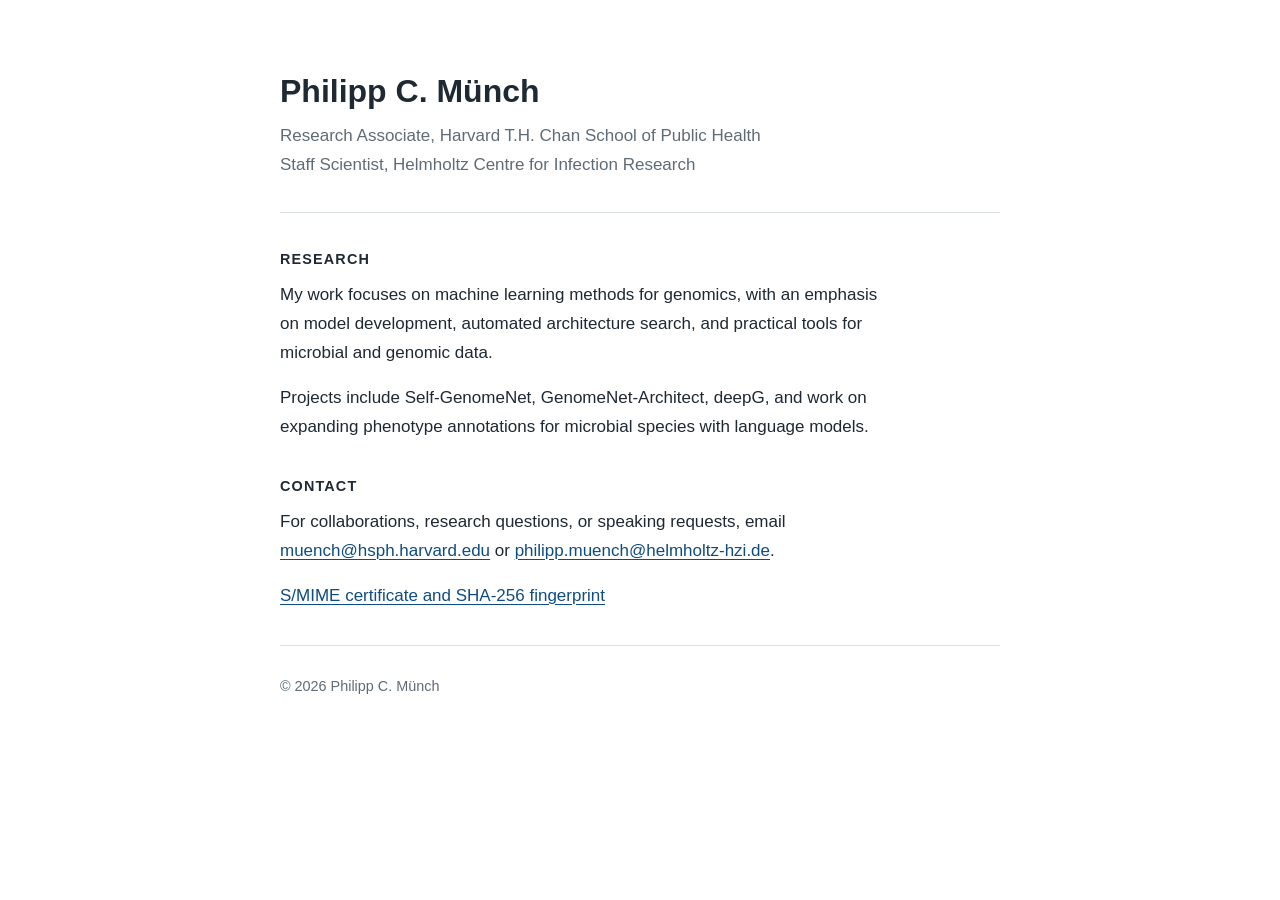
==== index.html @ 6082942a "Simplify homepage and publish S/MIME certificate" ====
<!DOCTYPE html>
<html lang="en">
<head>
  <meta charset="UTF-8">
  <meta name="viewport" content="width=device-width, initial-scale=1">
  <title>Philipp C. Münch</title>
  <link rel="stylesheet" href="style.css">
</head>
<body>
  <main class="page">
    <header class="intro">
      <h1>Philipp C. Münch</h1>
      <p class="role">
        Research Associate, Harvard T.H. Chan School of Public Health<br>
        Staff Scientist, Helmholtz Centre for Infection Research
      </p>
    </header>

    <section aria-labelledby="research-heading">
      <h2 id="research-heading">Research</h2>
      <p>
        My work focuses on machine learning methods for genomics, with an
        emphasis on model development, automated architecture search, and
        practical tools for microbial and genomic data.
      </p>
      <p>
        Projects include Self-GenomeNet, GenomeNet-Architect, deepG, and work
        on expanding phenotype annotations for microbial species with language
        models.
      </p>
    </section>

    <section aria-labelledby="contact-heading">
      <h2 id="contact-heading">Contact</h2>
      <p>
        For collaborations, research questions, or speaking requests, email
        <a href="mailto:muench@hsph.harvard.edu">muench@hsph.harvard.edu</a>
        or
        <a href="mailto:philipp.muench@helmholtz-hzi.de">philipp.muench@helmholtz-hzi.de</a>.
      </p>
      <p>
        <a href="/certs/">S/MIME certificate and SHA-256 fingerprint</a>
      </p>
    </section>

    <footer>
      <p>© 2026 Philipp C. Münch</p>
    </footer>
  </main>
</body>
</html>
---- style.css ----
:root {
  color-scheme: light;
  --background: #ffffff;
  --text: #1f2933;
  --muted: #5f6b76;
  --rule: #d9dee3;
  --link: #0f4c81;
}

* {
  box-sizing: border-box;
}

html {
  min-height: 100%;
}

body {
  min-height: 100%;
  margin: 0;
  background: var(--background);
  color: var(--text);
  font-family: -apple-system, BlinkMacSystemFont, "Segoe UI", Roboto, Helvetica, Arial, sans-serif;
  font-size: 17px;
  line-height: 1.7;
}

.page {
  width: min(100% - 40px, 720px);
  margin: 0 auto;
  padding: 72px 0 40px;
}

.intro {
  padding-bottom: 32px;
  border-bottom: 1px solid var(--rule);
  margin-bottom: 36px;
}

h1,
h2,
p {
  margin-top: 0;
}

h1 {
  margin-bottom: 12px;
  font-size: 2rem;
  line-height: 1.2;
  font-weight: 650;
  letter-spacing: 0;
}

h2 {
  margin-bottom: 12px;
  font-size: 0.9rem;
  line-height: 1.4;
  font-weight: 700;
  letter-spacing: 0.08em;
  text-transform: uppercase;
}

section {
  margin-bottom: 34px;
}

p {
  max-width: 64ch;
  margin-bottom: 16px;
}

ul {
  max-width: 64ch;
  margin: 0 0 16px;
  padding-left: 1.2rem;
}

li {
  margin-bottom: 8px;
}

.fingerprint {
  max-width: 100%;
  margin: 0 0 16px;
  padding: 14px 16px;
  overflow-x: auto;
  border: 1px solid var(--rule);
  border-radius: 6px;
  background: #f7f9fb;
  color: var(--text);
  font: 0.9rem/1.6 ui-monospace, SFMono-Regular, Consolas, "Liberation Mono", Menlo, monospace;
}

.fingerprint code {
  font: inherit;
}

.role {
  color: var(--muted);
  margin-bottom: 0;
}

a {
  color: var(--link);
  text-decoration-thickness: 1px;
  text-underline-offset: 0.18em;
}

a:hover,
a:focus-visible {
  color: var(--text);
}

footer {
  padding-top: 28px;
  border-top: 1px solid var(--rule);
  color: var(--muted);
  font-size: 0.9rem;
}

footer p {
  margin-bottom: 0;
}

@media (max-width: 560px) {
  body {
    font-size: 16px;
  }

  .page {
    width: min(100% - 28px, 720px);
    padding-top: 44px;
  }

  h1 {
    font-size: 1.7rem;
  }
}
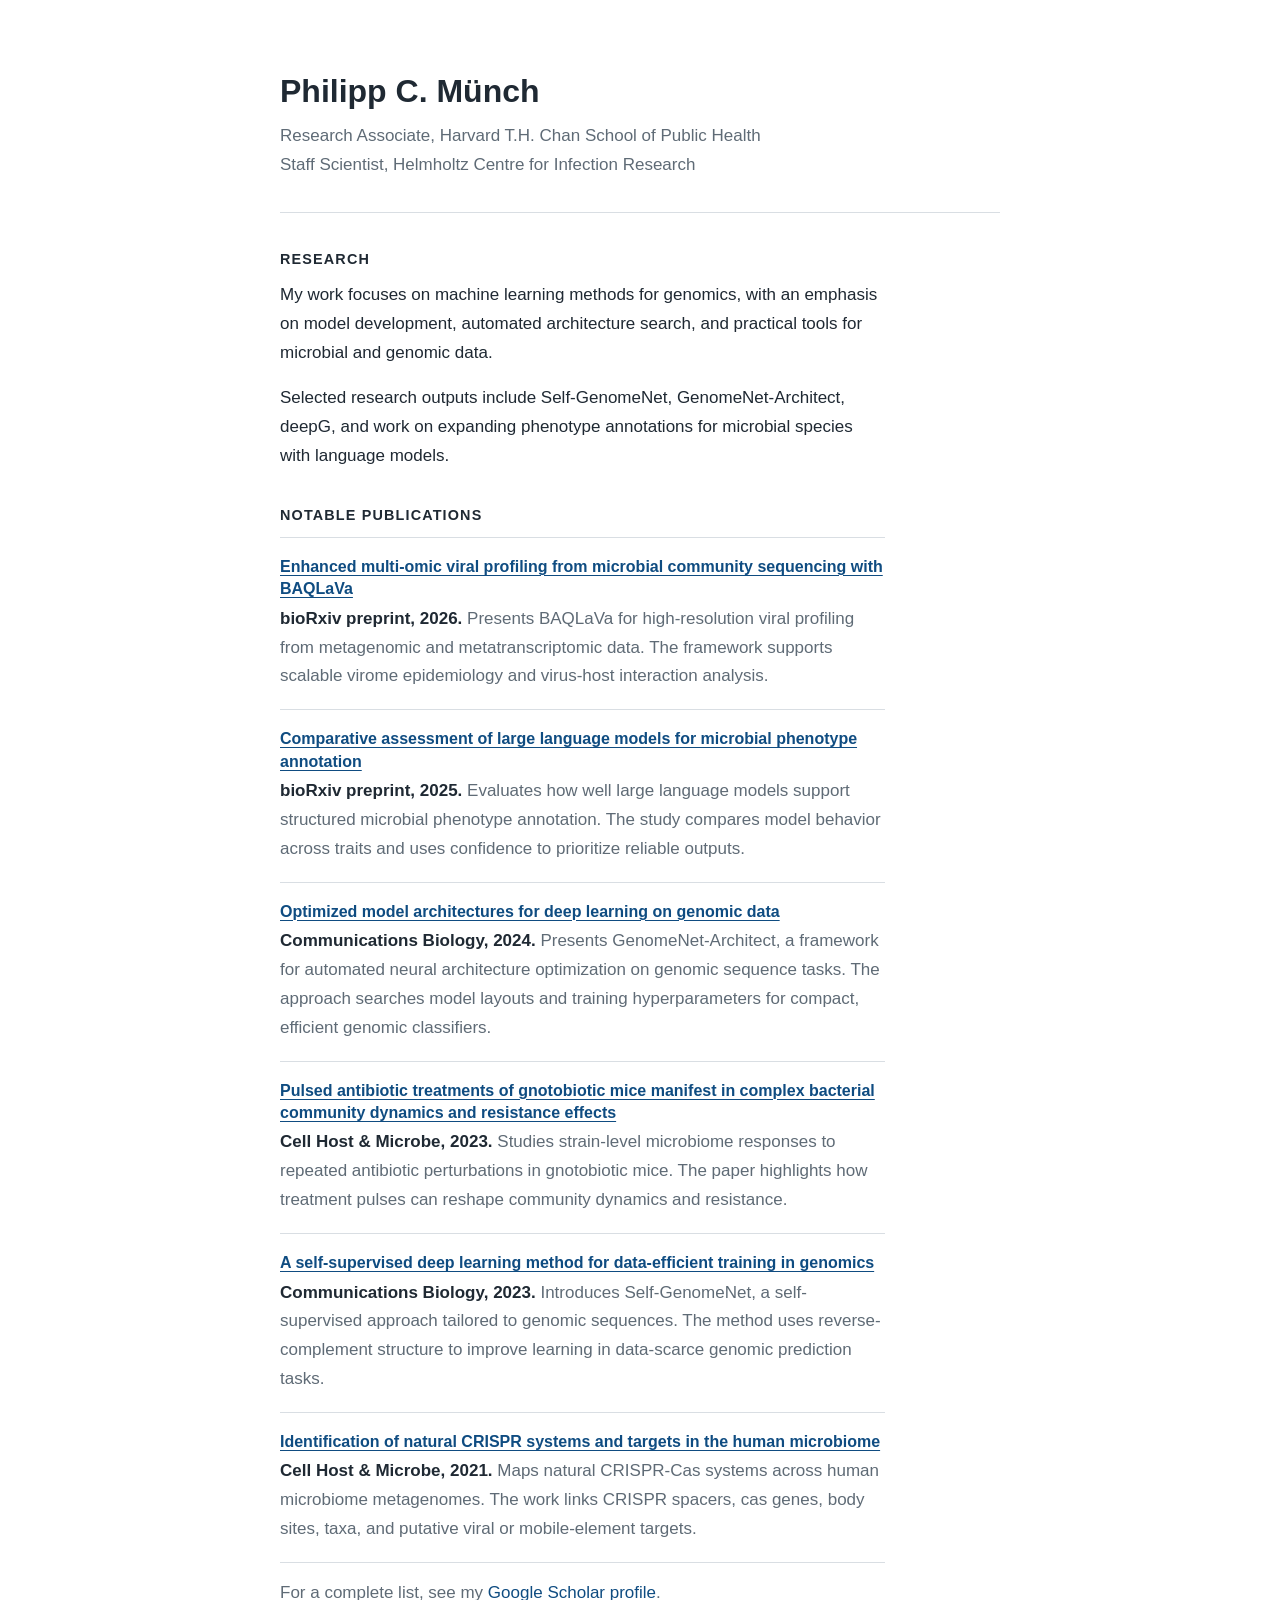
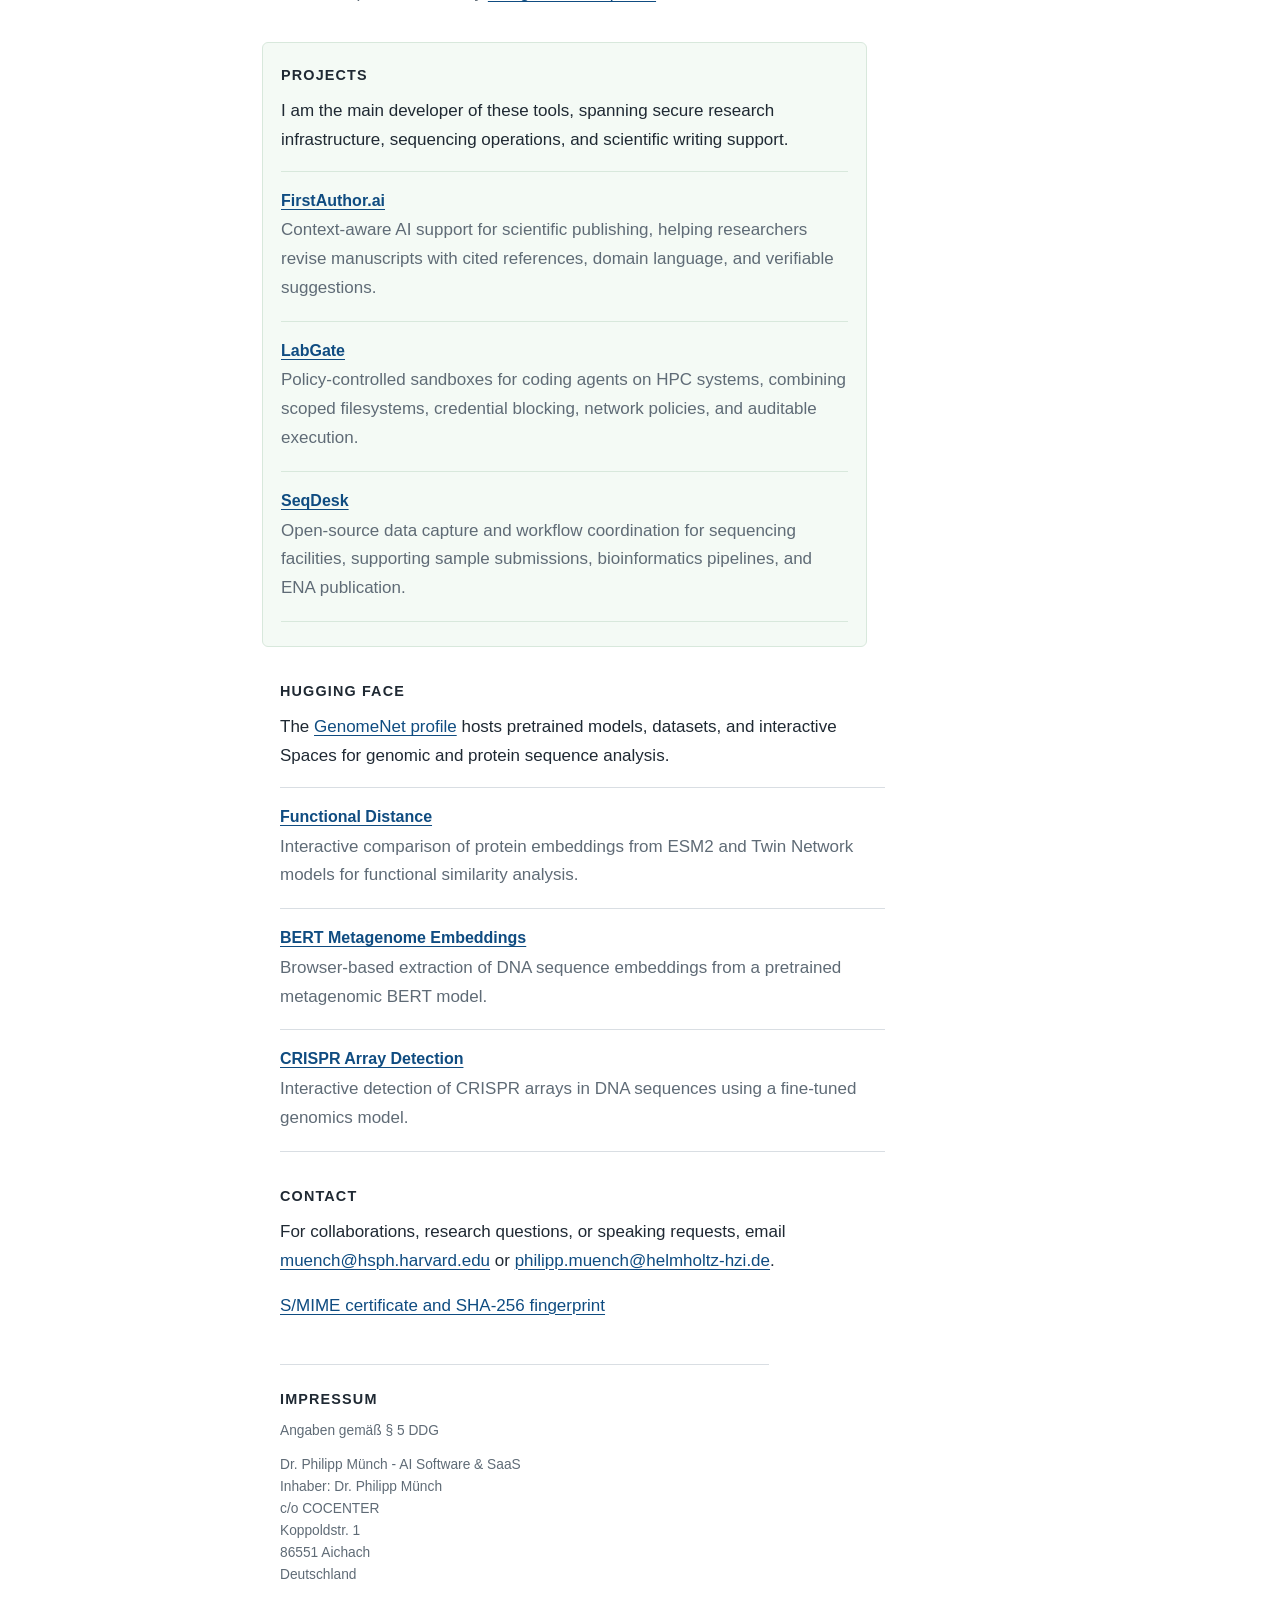
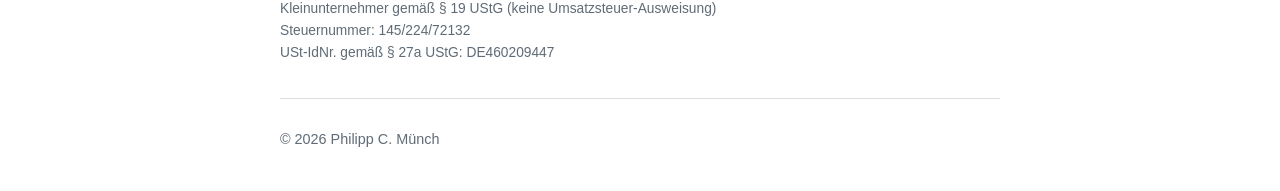
==== commit d6e86fb8: "Update homepage content and remove unused image" ====
--- a/index.html
+++ b/index.html
@@ -24,10 +24,150 @@
         practical tools for microbial and genomic data.
       </p>
       <p>
-        Projects include Self-GenomeNet, GenomeNet-Architect, deepG, and work
-        on expanding phenotype annotations for microbial species with language
-        models.
-      </p>
+        Selected research outputs include Self-GenomeNet, GenomeNet-Architect,
+        deepG, and work on expanding phenotype annotations for microbial species
+        with language models.
+      </p>
+    </section>
+
+    <section aria-labelledby="publications-heading">
+      <h2 id="publications-heading">Notable Publications</h2>
+      <div class="project-list">
+        <article class="project publication">
+          <h3><a href="https://www.biorxiv.org/content/10.64898/2026.02.11.705346v1.abstract" target="_blank" rel="noopener">Enhanced multi-omic viral profiling from microbial community sequencing with BAQLaVa</a></h3>
+          <p>
+            <span class="publication-meta">bioRxiv preprint, 2026.</span>
+            Presents BAQLaVa for high-resolution viral profiling from
+            metagenomic and metatranscriptomic data. The framework supports
+            scalable virome epidemiology and virus-host interaction analysis.
+          </p>
+        </article>
+
+        <article class="project publication">
+          <h3><a href="https://www.biorxiv.org/content/10.1101/2025.11.24.690272v1.abstract" target="_blank" rel="noopener">Comparative assessment of large language models for microbial phenotype annotation</a></h3>
+          <p>
+            <span class="publication-meta">bioRxiv preprint, 2025.</span>
+            Evaluates how well large language models support structured
+            microbial phenotype annotation. The study compares model behavior
+            across traits and uses confidence to prioritize reliable outputs.
+          </p>
+        </article>
+
+        <article class="project publication">
+          <h3><a href="https://www.nature.com/articles/s42003-024-06161-1" target="_blank" rel="noopener">Optimized model architectures for deep learning on genomic data</a></h3>
+          <p>
+            <span class="publication-meta">Communications Biology, 2024.</span>
+            Presents GenomeNet-Architect, a framework for automated neural
+            architecture optimization on genomic sequence tasks. The approach
+            searches model layouts and training hyperparameters for compact,
+            efficient genomic classifiers.
+          </p>
+        </article>
+
+        <article class="project publication">
+          <h3><a href="https://www.cell.com/cell-host-microbe/fulltext/S1931-3128(23)00206-8?uuid=uuid%3Ad55d882d-27a9-4e3c-85c5-fe3a95079cf5" target="_blank" rel="noopener">Pulsed antibiotic treatments of gnotobiotic mice manifest in complex bacterial community dynamics and resistance effects</a></h3>
+          <p>
+            <span class="publication-meta">Cell Host &amp; Microbe, 2023.</span>
+            Studies strain-level microbiome responses to repeated antibiotic
+            perturbations in gnotobiotic mice. The paper highlights how
+            treatment pulses can reshape community dynamics and resistance.
+          </p>
+        </article>
+
+        <article class="project publication">
+          <h3><a href="https://www.nature.com/articles/s42003-023-05310-2" target="_blank" rel="noopener">A self-supervised deep learning method for data-efficient training in genomics</a></h3>
+          <p>
+            <span class="publication-meta">Communications Biology, 2023.</span>
+            Introduces Self-GenomeNet, a self-supervised approach tailored to
+            genomic sequences. The method uses reverse-complement structure to
+            improve learning in data-scarce genomic prediction tasks.
+          </p>
+        </article>
+
+        <article class="project publication">
+          <h3><a href="https://www.cell.com/cell-host-microbe/fulltext/S1931-3128(20)30573-4?uuid=uuid%3A3fb65e7a-e99d-44a3-b809-78e81e846fe5" target="_blank" rel="noopener">Identification of natural CRISPR systems and targets in the human microbiome</a></h3>
+          <p>
+            <span class="publication-meta">Cell Host &amp; Microbe, 2021.</span>
+            Maps natural CRISPR-Cas systems across human microbiome
+            metagenomes. The work links CRISPR spacers, cas genes, body sites,
+            taxa, and putative viral or mobile-element targets.
+          </p>
+        </article>
+      </div>
+      <p class="section-note">
+        For a complete list, see my
+        <a href="https://scholar.google.com/citations?user=sJ_p3qwAAAAJ&amp;hl=de" target="_blank" rel="noopener">Google Scholar profile</a>.
+      </p>
+    </section>
+
+    <section class="projects-section" aria-labelledby="projects-heading">
+      <h2 id="projects-heading">Projects</h2>
+      <p>
+        I am the main developer of these tools, spanning secure research
+        infrastructure, sequencing operations, and scientific writing support.
+      </p>
+      <div class="project-list">
+        <article class="project">
+          <h3><a href="https://firstauthor.ai/" target="_blank" rel="noopener">FirstAuthor.ai</a></h3>
+          <p>
+            Context-aware AI support for scientific publishing, helping
+            researchers revise manuscripts with cited references, domain
+            language, and verifiable suggestions.
+          </p>
+        </article>
+
+        <article class="project">
+          <h3><a href="https://labgate.dev/" target="_blank" rel="noopener">LabGate</a></h3>
+          <p>
+            Policy-controlled sandboxes for coding agents on HPC systems,
+            combining scoped filesystems, credential blocking, network policies,
+            and auditable execution.
+          </p>
+        </article>
+
+        <article class="project">
+          <h3><a href="https://seqdesk.com/" target="_blank" rel="noopener">SeqDesk</a></h3>
+          <p>
+            Open-source data capture and workflow coordination for sequencing
+            facilities, supporting sample submissions, bioinformatics pipelines,
+            and ENA publication.
+          </p>
+        </article>
+      </div>
+    </section>
+
+    <section aria-labelledby="huggingface-heading">
+      <h2 id="huggingface-heading">Hugging Face</h2>
+      <p>
+        The <a href="https://huggingface.co/genomenet" target="_blank" rel="noopener">GenomeNet profile</a>
+        hosts pretrained models, datasets, and interactive Spaces for genomic
+        and protein sequence analysis.
+      </p>
+      <div class="project-list">
+        <article class="project">
+          <h3><a href="https://huggingface.co/spaces/genomenet/functional-distance" target="_blank" rel="noopener">Functional Distance</a></h3>
+          <p>
+            Interactive comparison of protein embeddings from ESM2 and Twin
+            Network models for functional similarity analysis.
+          </p>
+        </article>
+
+        <article class="project">
+          <h3><a href="https://huggingface.co/spaces/genomenet/bert-embedding" target="_blank" rel="noopener">BERT Metagenome Embeddings</a></h3>
+          <p>
+            Browser-based extraction of DNA sequence embeddings from a
+            pretrained metagenomic BERT model.
+          </p>
+        </article>
+
+        <article class="project">
+          <h3><a href="https://huggingface.co/spaces/genomenet/crispr-array-detection" target="_blank" rel="noopener">CRISPR Array Detection</a></h3>
+          <p>
+            Interactive detection of CRISPR arrays in DNA sequences using a
+            fine-tuned genomics model.
+          </p>
+        </article>
+      </div>
     </section>
 
     <section aria-labelledby="contact-heading">
@@ -40,6 +180,24 @@
       </p>
       <p>
         <a href="/certs/">S/MIME certificate and SHA-256 fingerprint</a>
+      </p>
+    </section>
+
+    <section class="imprint" aria-labelledby="imprint-heading">
+      <h2 id="imprint-heading">Impressum</h2>
+      <p>Angaben gemäß § 5 DDG</p>
+      <address>
+        Dr. Philipp Münch - AI Software &amp; SaaS<br>
+        Inhaber: Dr. Philipp Münch<br>
+        c/o COCENTER<br>
+        Koppoldstr. 1<br>
+        86551 Aichach<br>
+        Deutschland
+      </address>
+      <p>
+        Kleinunternehmer gemäß § 19 UStG (keine Umsatzsteuer-Ausweisung)<br>
+        Steuernummer: 145/224/72132<br>
+        USt-IdNr. gemäß § 27a UStG: DE460209447
       </p>
     </section>
 
--- a/style.css
+++ b/style.css
@@ -60,6 +60,14 @@
   text-transform: uppercase;
 }
 
+h3 {
+  margin: 0 0 4px;
+  font-size: 1rem;
+  line-height: 1.4;
+  font-weight: 650;
+  letter-spacing: 0;
+}
+
 section {
   margin-bottom: 34px;
 }
@@ -77,6 +85,72 @@
 
 li {
   margin-bottom: 8px;
+}
+
+.project-list {
+  max-width: 64ch;
+  border-top: 1px solid var(--rule);
+}
+
+.project {
+  padding: 18px 0;
+  border-bottom: 1px solid var(--rule);
+}
+
+.project p {
+  margin-bottom: 0;
+  color: var(--muted);
+}
+
+.publication-meta {
+  color: var(--text);
+  font-weight: 600;
+}
+
+.section-note {
+  margin-top: 16px;
+  color: var(--muted);
+}
+
+.projects-section {
+  max-width: 64ch;
+  margin-left: -18px;
+  padding: 22px 18px 24px;
+  border: 1px solid #d8e8dc;
+  border-radius: 6px;
+  background: #f4faf5;
+}
+
+.projects-section .project-list {
+  border-top-color: #d8e8dc;
+}
+
+.projects-section .project {
+  border-bottom-color: #d8e8dc;
+}
+
+.imprint {
+  max-width: 64ch;
+  margin-top: 44px;
+  padding-top: 24px;
+  border-top: 1px solid var(--rule);
+  color: var(--muted);
+  font-size: 0.86rem;
+  line-height: 1.6;
+}
+
+.imprint h2 {
+  margin-bottom: 10px;
+  color: var(--text);
+}
+
+.imprint address {
+  margin-bottom: 12px;
+  font-style: normal;
+}
+
+.imprint p {
+  margin-bottom: 12px;
 }
 
 .fingerprint {
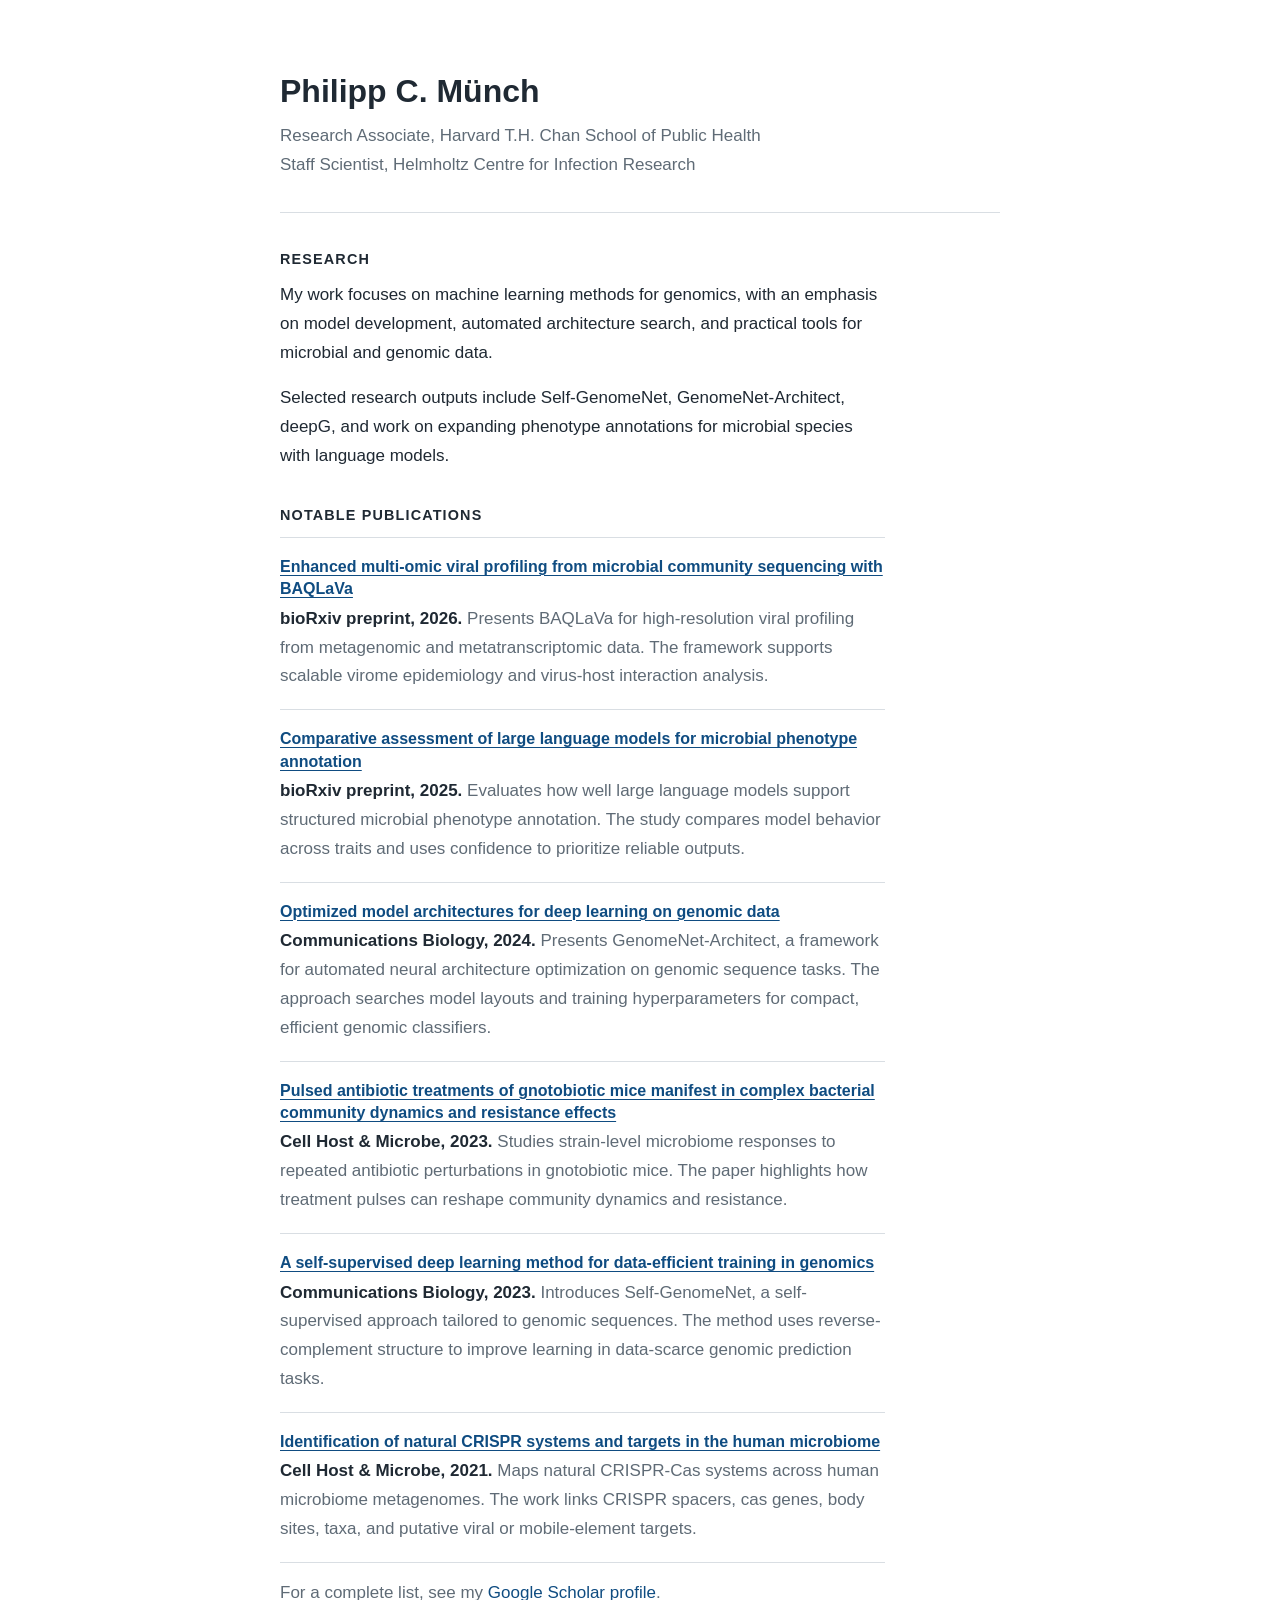
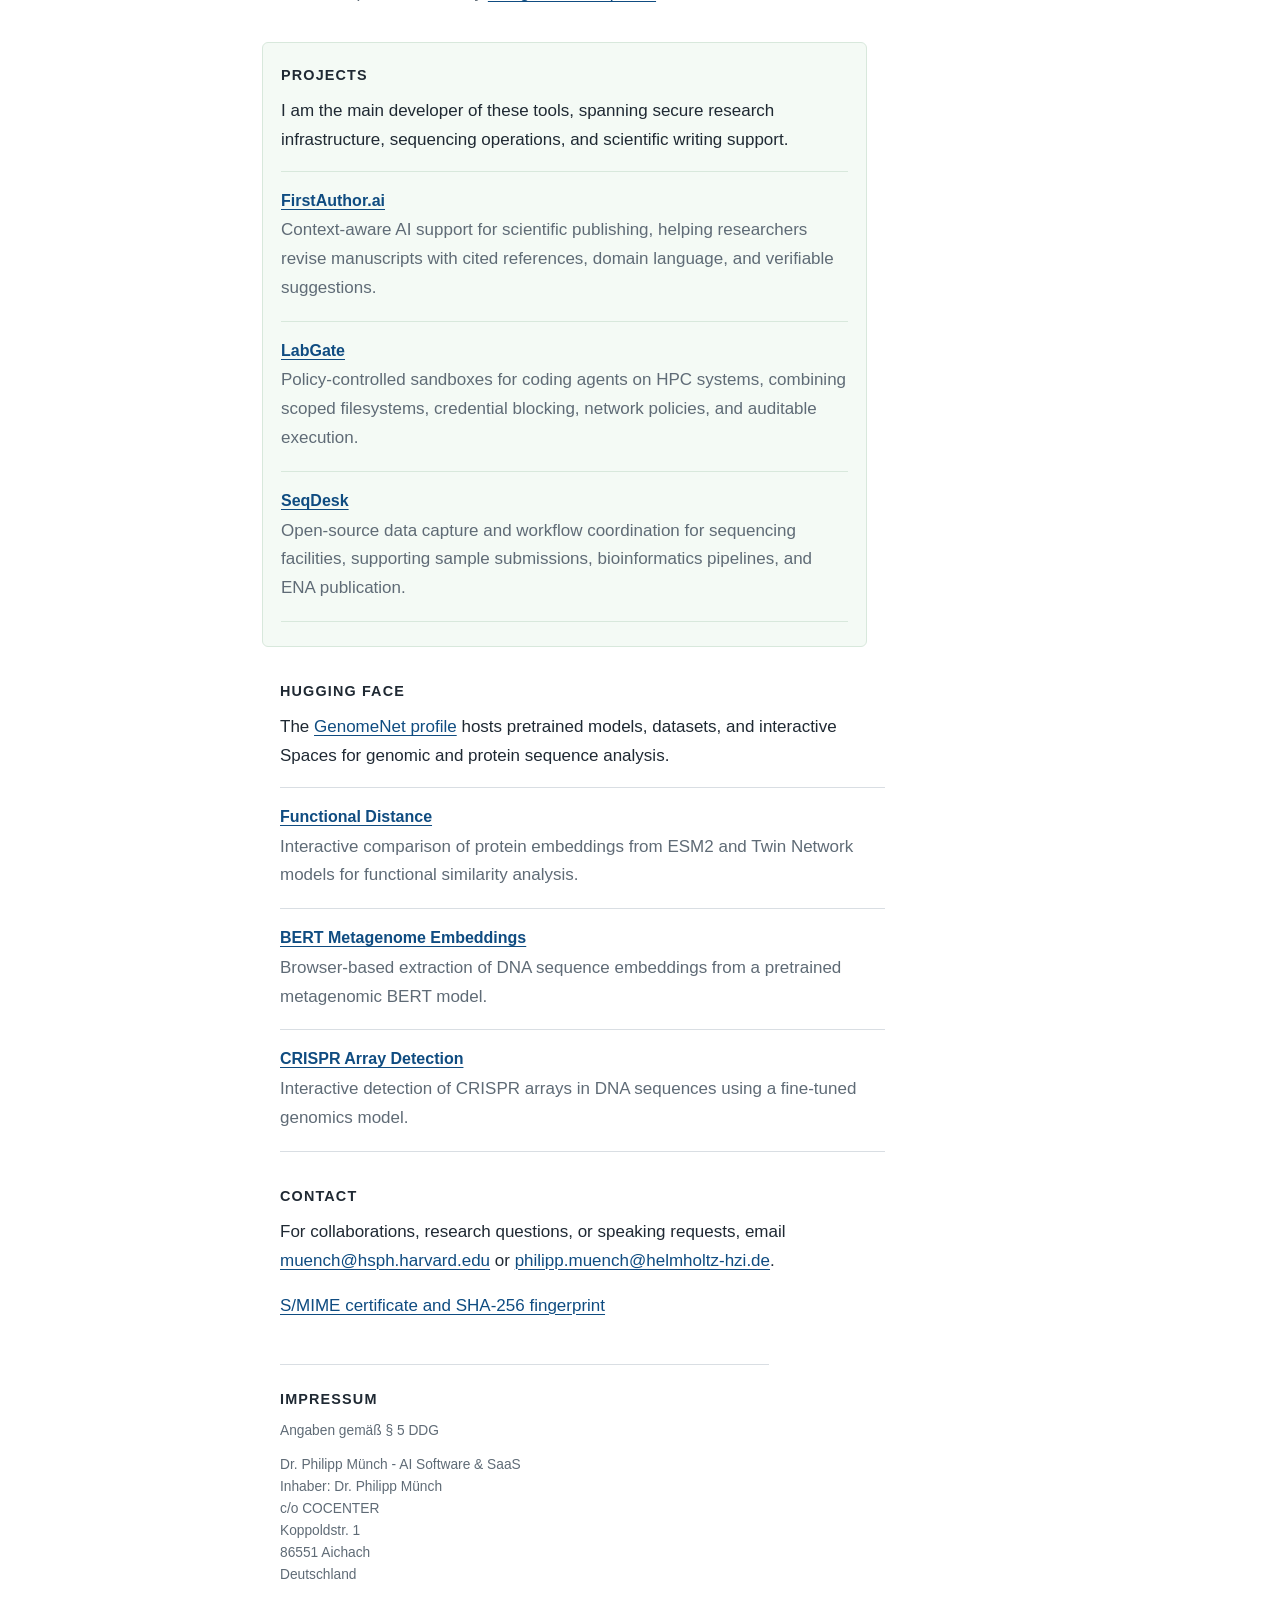
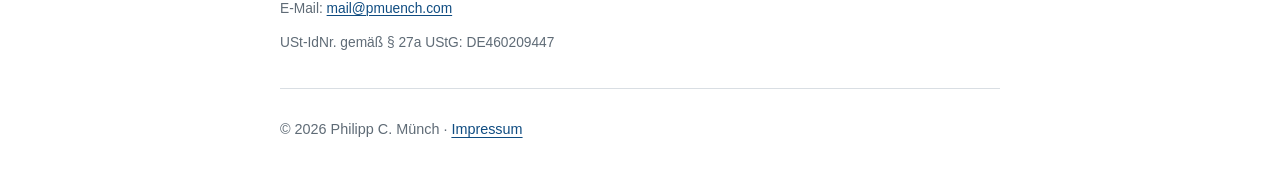
==== commit f01d05c2: "Clean up imprint details" ====
--- a/index.html
+++ b/index.html
@@ -183,7 +183,7 @@
       </p>
     </section>
 
-    <section class="imprint" aria-labelledby="imprint-heading">
+    <section id="impressum" class="imprint" aria-labelledby="imprint-heading">
       <h2 id="imprint-heading">Impressum</h2>
       <p>Angaben gemäß § 5 DDG</p>
       <address>
@@ -195,14 +195,15 @@
         Deutschland
       </address>
       <p>
-        Kleinunternehmer gemäß § 19 UStG (keine Umsatzsteuer-Ausweisung)<br>
-        Steuernummer: 145/224/72132<br>
+        E-Mail: <a href="mailto:mail@pmuench.com">mail@pmuench.com</a>
+      </p>
+      <p>
         USt-IdNr. gemäß § 27a UStG: DE460209447
       </p>
     </section>
 
     <footer>
-      <p>© 2026 Philipp C. Münch</p>
+      <p>© 2026 Philipp C. Münch · <a href="#impressum">Impressum</a></p>
     </footer>
   </main>
 </body>
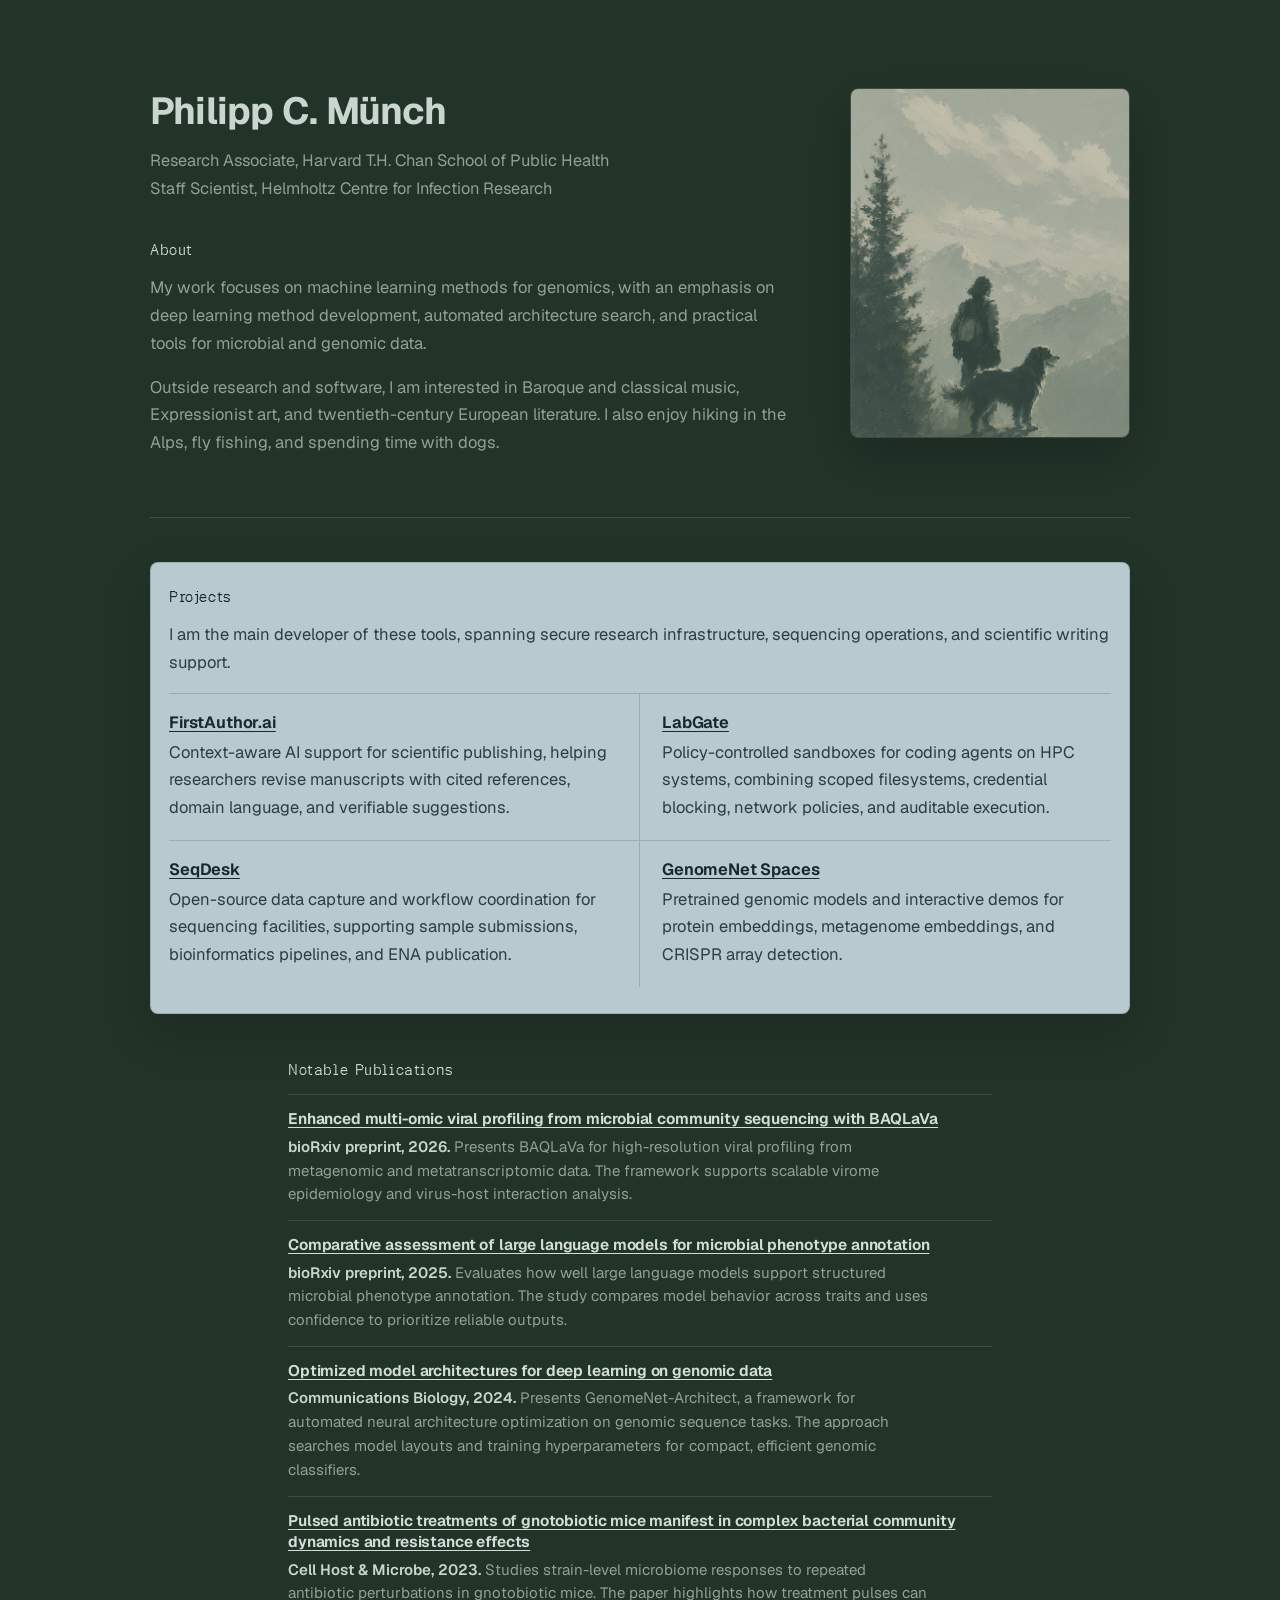
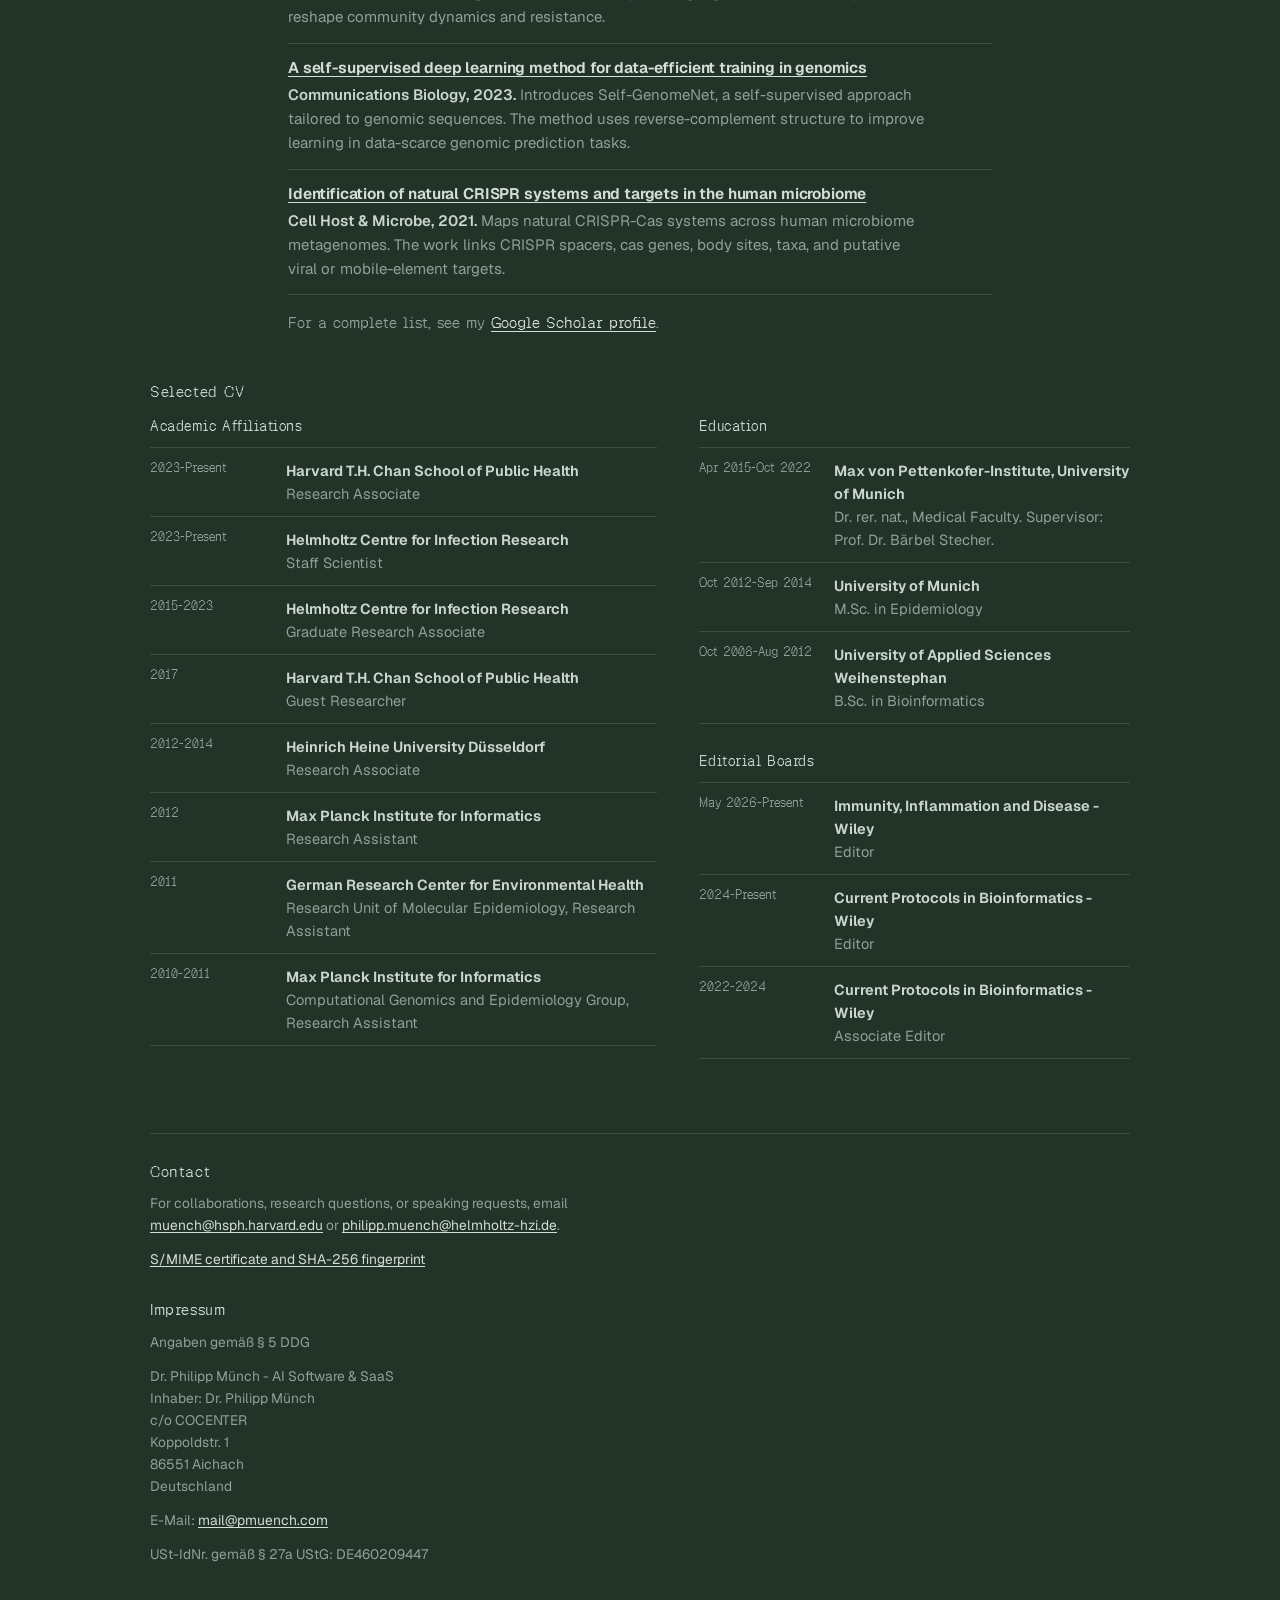
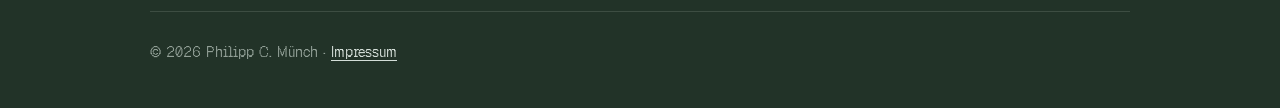
==== commit 57545723: "Redesign homepage layout and content" ====
--- a/index.html
+++ b/index.html
@@ -8,31 +8,86 @@
 </head>
 <body>
   <main class="page">
-    <header class="intro">
-      <h1>Philipp C. Münch</h1>
-      <p class="role">
-        Research Associate, Harvard T.H. Chan School of Public Health<br>
-        Staff Scientist, Helmholtz Centre for Infection Research
-      </p>
-    </header>
-
-    <section aria-labelledby="research-heading">
-      <h2 id="research-heading">Research</h2>
-      <p>
-        My work focuses on machine learning methods for genomics, with an
-        emphasis on model development, automated architecture search, and
-        practical tools for microbial and genomic data.
-      </p>
-      <p>
-        Selected research outputs include Self-GenomeNet, GenomeNet-Architect,
-        deepG, and work on expanding phenotype annotations for microbial species
-        with language models.
-      </p>
-    </section>
-
-    <section aria-labelledby="publications-heading">
+    <div class="hero">
+      <div class="hero-copy">
+        <header class="intro">
+          <h1>Philipp C. Münch</h1>
+          <p class="role">
+            <a href="https://huttenhower.sph.harvard.edu/home/" target="_blank" rel="noopener">Research Associate, Harvard T.H. Chan School of Public Health</a><br>
+            <a href="https://www.helmholtz-hzi.de/en/research/research-groups/details/computational-biology-for-infection-research/" target="_blank" rel="noopener">Staff Scientist, Helmholtz Centre for Infection Research</a>
+          </p>
+        </header>
+
+        <section class="about-section" aria-labelledby="about-heading">
+          <h2 id="about-heading">About</h2>
+          <p>
+            My work focuses on machine learning methods for genomics, with an
+            emphasis on deep learning method development, automated architecture
+            search, and practical tools for microbial and genomic data.
+          </p>
+          <p>
+            Outside research and software, I am interested in Baroque and classical
+            music, Expressionist art, and twentieth-century European literature.
+            I also enjoy hiking in the Alps, fly fishing, and spending time with
+            dogs.
+          </p>
+        </section>
+      </div>
+
+      <figure class="intro-visual" aria-label="Alpine landscape illustration">
+        <img src="img.PNG" alt="Alpine landscape illustration with a hiker and dog">
+      </figure>
+    </div>
+
+    <div class="section-grid">
+      <section class="projects-section" aria-labelledby="projects-heading">
+        <h2 id="projects-heading">Projects</h2>
+        <p>
+          I am the main developer of these tools, spanning secure research
+          infrastructure, sequencing operations, and scientific writing support.
+        </p>
+        <div class="project-list">
+          <article class="project">
+            <h3><a href="https://firstauthor.ai/" target="_blank" rel="noopener">FirstAuthor.ai</a></h3>
+            <p>
+              Context-aware AI support for scientific publishing, helping
+              researchers revise manuscripts with cited references, domain
+              language, and verifiable suggestions.
+            </p>
+          </article>
+
+          <article class="project">
+            <h3><a href="https://labgate.dev/" target="_blank" rel="noopener">LabGate</a></h3>
+            <p>
+              Policy-controlled sandboxes for coding agents on HPC systems,
+              combining scoped filesystems, credential blocking, network policies,
+              and auditable execution.
+            </p>
+          </article>
+
+          <article class="project">
+            <h3><a href="https://seqdesk.com/" target="_blank" rel="noopener">SeqDesk</a></h3>
+            <p>
+              Open-source data capture and workflow coordination for sequencing
+              facilities, supporting sample submissions, bioinformatics pipelines,
+              and ENA publication.
+            </p>
+          </article>
+
+          <article class="project">
+            <h3><a href="https://huggingface.co/genomenet" target="_blank" rel="noopener">GenomeNet Spaces</a></h3>
+            <p>
+              Pretrained genomic models and interactive demos for protein
+              embeddings, metagenome embeddings, and CRISPR array detection.
+            </p>
+          </article>
+        </div>
+      </section>
+    </div>
+
+    <section class="publications-section" aria-labelledby="publications-heading">
       <h2 id="publications-heading">Notable Publications</h2>
-      <div class="project-list">
+      <div class="project-list publication-list">
         <article class="project publication">
           <h3><a href="https://www.biorxiv.org/content/10.64898/2026.02.11.705346v1.abstract" target="_blank" rel="noopener">Enhanced multi-omic viral profiling from microbial community sequencing with BAQLaVa</a></h3>
           <p>
@@ -100,107 +155,118 @@
       </p>
     </section>
 
-    <section class="projects-section" aria-labelledby="projects-heading">
-      <h2 id="projects-heading">Projects</h2>
-      <p>
-        I am the main developer of these tools, spanning secure research
-        infrastructure, sequencing operations, and scientific writing support.
-      </p>
-      <div class="project-list">
-        <article class="project">
-          <h3><a href="https://firstauthor.ai/" target="_blank" rel="noopener">FirstAuthor.ai</a></h3>
-          <p>
-            Context-aware AI support for scientific publishing, helping
-            researchers revise manuscripts with cited references, domain
-            language, and verifiable suggestions.
-          </p>
-        </article>
-
-        <article class="project">
-          <h3><a href="https://labgate.dev/" target="_blank" rel="noopener">LabGate</a></h3>
-          <p>
-            Policy-controlled sandboxes for coding agents on HPC systems,
-            combining scoped filesystems, credential blocking, network policies,
-            and auditable execution.
-          </p>
-        </article>
-
-        <article class="project">
-          <h3><a href="https://seqdesk.com/" target="_blank" rel="noopener">SeqDesk</a></h3>
-          <p>
-            Open-source data capture and workflow coordination for sequencing
-            facilities, supporting sample submissions, bioinformatics pipelines,
-            and ENA publication.
-          </p>
-        </article>
-      </div>
+    <section class="cv-section" aria-labelledby="cv-heading">
+      <h2 id="cv-heading">Selected CV</h2>
+
+      <div class="cv-group">
+        <h3>Academic Affiliations</h3>
+        <div class="cv-list">
+          <div class="cv-item">
+            <span class="cv-date">2023-Present</span>
+            <p><strong>Harvard T.H. Chan School of Public Health</strong><br>Research Associate</p>
+          </div>
+          <div class="cv-item">
+            <span class="cv-date">2023-Present</span>
+            <p><strong>Helmholtz Centre for Infection Research</strong><br>Staff Scientist</p>
+          </div>
+          <div class="cv-item">
+            <span class="cv-date">2015-2023</span>
+            <p><strong>Helmholtz Centre for Infection Research</strong><br>Graduate Research Associate</p>
+          </div>
+          <div class="cv-item">
+            <span class="cv-date">2017</span>
+            <p><strong>Harvard T.H. Chan School of Public Health</strong><br>Guest Researcher</p>
+          </div>
+          <div class="cv-item">
+            <span class="cv-date">2012-2014</span>
+            <p><strong>Heinrich Heine University Düsseldorf</strong><br>Research Associate</p>
+          </div>
+          <div class="cv-item">
+            <span class="cv-date">2012</span>
+            <p><strong>Max Planck Institute for Informatics</strong><br>Research Assistant</p>
+          </div>
+          <div class="cv-item">
+            <span class="cv-date">2011</span>
+            <p><strong>German Research Center for Environmental Health</strong><br>Research Unit of Molecular Epidemiology, Research Assistant</p>
+          </div>
+          <div class="cv-item">
+            <span class="cv-date">2010-2011</span>
+            <p><strong>Max Planck Institute for Informatics</strong><br>Computational Genomics and Epidemiology Group, Research Assistant</p>
+          </div>
+        </div>
+      </div>
+
+      <div class="cv-group">
+        <h3>Education</h3>
+        <div class="cv-list">
+          <div class="cv-item">
+            <span class="cv-date">Apr 2015-Oct 2022</span>
+            <p><strong>Max von Pettenkofer-Institute, University of Munich</strong><br>Dr. rer. nat., Medical Faculty. Supervisor: Prof. Dr. Bärbel Stecher.</p>
+          </div>
+          <div class="cv-item">
+            <span class="cv-date">Oct 2012-Sep 2014</span>
+            <p><strong>University of Munich</strong><br>M.Sc. in Epidemiology</p>
+          </div>
+          <div class="cv-item">
+            <span class="cv-date">Oct 2008-Aug 2012</span>
+            <p><strong>University of Applied Sciences Weihenstephan</strong><br>B.Sc. in Bioinformatics</p>
+          </div>
+        </div>
+      </div>
+
+      <div class="cv-group">
+        <h3>Editorial Boards</h3>
+        <div class="cv-list">
+          <div class="cv-item">
+            <span class="cv-date">May 2026-Present</span>
+            <p><strong>Immunity, Inflammation and Disease - Wiley</strong><br>Editor</p>
+          </div>
+          <div class="cv-item">
+            <span class="cv-date">2024-Present</span>
+            <p><strong>Current Protocols in Bioinformatics - Wiley</strong><br>Editor</p>
+          </div>
+          <div class="cv-item">
+            <span class="cv-date">2022-2024</span>
+            <p><strong>Current Protocols in Bioinformatics - Wiley</strong><br>Associate Editor</p>
+          </div>
+        </div>
+      </div>
+
     </section>
 
-    <section aria-labelledby="huggingface-heading">
-      <h2 id="huggingface-heading">Hugging Face</h2>
-      <p>
-        The <a href="https://huggingface.co/genomenet" target="_blank" rel="noopener">GenomeNet profile</a>
-        hosts pretrained models, datasets, and interactive Spaces for genomic
-        and protein sequence analysis.
-      </p>
-      <div class="project-list">
-        <article class="project">
-          <h3><a href="https://huggingface.co/spaces/genomenet/functional-distance" target="_blank" rel="noopener">Functional Distance</a></h3>
-          <p>
-            Interactive comparison of protein embeddings from ESM2 and Twin
-            Network models for functional similarity analysis.
-          </p>
-        </article>
-
-        <article class="project">
-          <h3><a href="https://huggingface.co/spaces/genomenet/bert-embedding" target="_blank" rel="noopener">BERT Metagenome Embeddings</a></h3>
-          <p>
-            Browser-based extraction of DNA sequence embeddings from a
-            pretrained metagenomic BERT model.
-          </p>
-        </article>
-
-        <article class="project">
-          <h3><a href="https://huggingface.co/spaces/genomenet/crispr-array-detection" target="_blank" rel="noopener">CRISPR Array Detection</a></h3>
-          <p>
-            Interactive detection of CRISPR arrays in DNA sequences using a
-            fine-tuned genomics model.
-          </p>
-        </article>
-      </div>
-    </section>
-
-    <section aria-labelledby="contact-heading">
-      <h2 id="contact-heading">Contact</h2>
-      <p>
-        For collaborations, research questions, or speaking requests, email
-        <a href="mailto:muench@hsph.harvard.edu">muench@hsph.harvard.edu</a>
-        or
-        <a href="mailto:philipp.muench@helmholtz-hzi.de">philipp.muench@helmholtz-hzi.de</a>.
-      </p>
-      <p>
-        <a href="/certs/">S/MIME certificate and SHA-256 fingerprint</a>
-      </p>
-    </section>
-
-    <section id="impressum" class="imprint" aria-labelledby="imprint-heading">
-      <h2 id="imprint-heading">Impressum</h2>
-      <p>Angaben gemäß § 5 DDG</p>
-      <address>
-        Dr. Philipp Münch - AI Software &amp; SaaS<br>
-        Inhaber: Dr. Philipp Münch<br>
-        c/o COCENTER<br>
-        Koppoldstr. 1<br>
-        86551 Aichach<br>
-        Deutschland
-      </address>
-      <p>
-        E-Mail: <a href="mailto:mail@pmuench.com">mail@pmuench.com</a>
-      </p>
-      <p>
-        USt-IdNr. gemäß § 27a UStG: DE460209447
-      </p>
-    </section>
+    <div class="legal-grid">
+      <section class="contact-section" aria-labelledby="contact-heading">
+        <h2 id="contact-heading">Contact</h2>
+        <p>
+          For collaborations, research questions, or speaking requests, email
+          <a href="mailto:muench@hsph.harvard.edu">muench@hsph.harvard.edu</a>
+          or
+          <a href="mailto:philipp.muench@helmholtz-hzi.de">philipp.muench@helmholtz-hzi.de</a>.
+        </p>
+        <p>
+          <a href="/certs/">S/MIME certificate and SHA-256 fingerprint</a>
+        </p>
+      </section>
+
+      <section id="impressum" class="imprint" aria-labelledby="imprint-heading">
+        <h2 id="imprint-heading">Impressum</h2>
+        <p>Angaben gemäß § 5 DDG</p>
+        <address>
+          Dr. Philipp Münch - AI Software &amp; SaaS<br>
+          Inhaber: Dr. Philipp Münch<br>
+          c/o COCENTER<br>
+          Koppoldstr. 1<br>
+          86551 Aichach<br>
+          Deutschland
+        </address>
+        <p>
+          E-Mail: <a href="mailto:mail@pmuench.com">mail@pmuench.com</a>
+        </p>
+        <p>
+          USt-IdNr. gemäß § 27a UStG: DE460209447
+        </p>
+      </section>
+    </div>
 
     <footer>
       <p>© 2026 Philipp C. Münch · <a href="#impressum">Impressum</a></p>
--- a/style.css
+++ b/style.css
@@ -1,10 +1,33 @@
+@font-face {
+  font-family: "Geist";
+  src: url("fonts/Geist-Variable.woff2") format("woff2");
+  font-weight: 100 900;
+  font-display: swap;
+}
+
+@font-face {
+  font-family: "Geist Pixel";
+  src: url("fonts/GeistPixel-Square.woff2") format("woff2");
+  font-weight: 400;
+  font-display: swap;
+}
+
 :root {
-  color-scheme: light;
-  --background: #ffffff;
-  --text: #1f2933;
-  --muted: #5f6b76;
-  --rule: #d9dee3;
-  --link: #0f4c81;
+  color-scheme: dark;
+  --background: #223328;
+  --text: #92a097;
+  --heading: #c9d5ce;
+  --muted: #92a097;
+  --soft: #7f8f86;
+  --rule: rgba(146, 160, 151, 0.24);
+  --link: #d4ded8;
+  --link-hover: #f3f8f5;
+  --project-bg: #b8c9cf;
+  --project-text: #2c3e42;
+  --project-heading: #17292d;
+  --project-rule: rgba(44, 62, 66, 0.2);
+  --font-sans: "Geist", ui-sans-serif, -apple-system, BlinkMacSystemFont, "Segoe UI", Roboto, Helvetica, Arial, sans-serif;
+  --font-pixel: "Geist Pixel", ui-monospace, SFMono-Regular, Consolas, "Liberation Mono", Menlo, monospace;
 }
 
 * {
@@ -20,21 +43,46 @@
   margin: 0;
   background: var(--background);
   color: var(--text);
-  font-family: -apple-system, BlinkMacSystemFont, "Segoe UI", Roboto, Helvetica, Arial, sans-serif;
-  font-size: 17px;
-  line-height: 1.7;
+  font-family: var(--font-sans);
+  font-size: 16.5px;
+  line-height: 1.68;
+  -webkit-font-smoothing: antialiased;
 }
 
 .page {
-  width: min(100% - 40px, 720px);
+  width: min(100% - 48px, 760px);
   margin: 0 auto;
-  padding: 72px 0 40px;
+  padding: 88px 0 44px;
+}
+
+.hero {
+  padding-bottom: 44px;
+  border-bottom: 1px solid var(--rule);
+  margin-bottom: 44px;
 }
 
 .intro {
-  padding-bottom: 32px;
-  border-bottom: 1px solid var(--rule);
-  margin-bottom: 36px;
+  margin-bottom: 38px;
+}
+
+.hero .about-section {
+  margin-bottom: 0;
+}
+
+.intro-visual {
+  width: min(100%, 280px);
+  margin: 34px 0 0;
+}
+
+.intro-visual img {
+  display: block;
+  width: 100%;
+  aspect-ratio: 4 / 5;
+  object-fit: cover;
+  border: 1px solid rgba(212, 222, 216, 0.18);
+  border-radius: 8px;
+  filter: saturate(0.86) brightness(0.82);
+  box-shadow: 0 18px 50px rgba(0, 0, 0, 0.18);
 }
 
 h1,
@@ -44,32 +92,35 @@
 }
 
 h1 {
-  margin-bottom: 12px;
-  font-size: 2rem;
+  margin-bottom: 14px;
+  color: var(--heading);
+  font-size: 2.35rem;
   line-height: 1.2;
-  font-weight: 650;
-  letter-spacing: 0;
+  font-weight: 700;
+  letter-spacing: -0.02em;
 }
 
 h2 {
-  margin-bottom: 12px;
-  font-size: 0.9rem;
+  margin-bottom: 14px;
+  color: var(--heading);
+  font-family: var(--font-pixel);
+  font-size: 0.92rem;
   line-height: 1.4;
-  font-weight: 700;
-  letter-spacing: 0.08em;
-  text-transform: uppercase;
+  font-weight: 400;
+  letter-spacing: 0.04em;
 }
 
 h3 {
   margin: 0 0 4px;
-  font-size: 1rem;
+  color: var(--heading);
+  font-size: 1.02rem;
   line-height: 1.4;
   font-weight: 650;
-  letter-spacing: 0;
+  letter-spacing: -0.01em;
 }
 
 section {
-  margin-bottom: 34px;
+  margin-bottom: 46px;
 }
 
 p {
@@ -93,7 +144,7 @@
 }
 
 .project {
-  padding: 18px 0;
+  padding: 20px 0;
   border-bottom: 1px solid var(--rule);
 }
 
@@ -102,46 +153,158 @@
   color: var(--muted);
 }
 
+.publication-list .publication {
+  padding: 14px 0;
+}
+
+.publication-list h3 {
+  font-size: 0.96rem;
+}
+
+.publication-list p {
+  font-size: 0.94rem;
+  line-height: 1.58;
+}
+
+.publications-section {
+  max-width: 64ch;
+  margin-left: auto;
+  margin-right: auto;
+}
+
 .publication-meta {
-  color: var(--text);
+  color: var(--heading);
   font-weight: 600;
 }
 
 .section-note {
+  font-family: var(--font-pixel);
+  font-size: 0.92rem;
   margin-top: 16px;
   color: var(--muted);
 }
 
+.about-section {
+  max-width: 64ch;
+}
+
+.about-section p:last-child {
+  color: var(--muted);
+}
+
+.section-grid,
+.legal-grid {
+  margin-bottom: 46px;
+}
+
+.section-grid > section,
+.legal-grid > section {
+  margin-bottom: 0;
+}
+
+.legal-grid > section + section {
+  margin-top: 30px;
+}
+
 .projects-section {
   max-width: 64ch;
-  margin-left: -18px;
-  padding: 22px 18px 24px;
-  border: 1px solid #d8e8dc;
-  border-radius: 6px;
-  background: #f4faf5;
+  padding: 24px 18px 26px;
+  border: 1px solid var(--project-rule);
+  border-radius: 8px;
+  background: var(--project-bg);
+  color: var(--project-text);
+  box-shadow: 0 18px 50px rgba(0, 0, 0, 0.14);
+}
+
+.projects-section h2,
+.projects-section h3,
+.projects-section a {
+  color: var(--project-heading);
 }
 
 .projects-section .project-list {
-  border-top-color: #d8e8dc;
+  border-top-color: var(--project-rule);
 }
 
 .projects-section .project {
-  border-bottom-color: #d8e8dc;
-}
-
-.imprint {
-  max-width: 64ch;
-  margin-top: 44px;
-  padding-top: 24px;
+  border-bottom-color: var(--project-rule);
+}
+
+.projects-section p,
+.projects-section .project p {
+  color: var(--project-text);
+}
+
+.side-section {
+  max-width: 64ch;
+}
+
+.cv-section {
+  max-width: 64ch;
+}
+
+.cv-group {
+  margin-top: 24px;
+}
+
+.cv-group h3 {
+  margin-bottom: 10px;
+  font-family: var(--font-pixel);
+  font-size: 0.86rem;
+  line-height: 1.45;
+  font-weight: 400;
+  letter-spacing: 0.04em;
+}
+
+.cv-list {
   border-top: 1px solid var(--rule);
+}
+
+.cv-item {
+  display: grid;
+  grid-template-columns: 10rem 1fr;
+  gap: 18px;
+  padding: 13px 0;
+  border-bottom: 1px solid var(--rule);
+}
+
+.cv-date {
+  color: var(--muted);
+  font-family: var(--font-pixel);
+  font-size: 0.78rem;
+  line-height: 1.55;
+}
+
+.cv-item p,
+.cv-inline {
+  margin-bottom: 0;
+  color: var(--muted);
+  font-size: 0.94rem;
+  line-height: 1.58;
+}
+
+.cv-item strong {
+  color: var(--heading);
+  font-weight: 650;
+}
+
+.legal-grid {
+  padding-top: 28px;
+  border-top: 1px solid var(--rule);
+}
+
+.imprint,
+.contact-section {
+  max-width: 64ch;
   color: var(--muted);
   font-size: 0.86rem;
   line-height: 1.6;
 }
 
-.imprint h2 {
+.imprint h2,
+.contact-section h2 {
   margin-bottom: 10px;
-  color: var(--text);
+  color: var(--heading);
 }
 
 .imprint address {
@@ -149,7 +312,8 @@
   font-style: normal;
 }
 
-.imprint p {
+.imprint p,
+.contact-section p {
   margin-bottom: 12px;
 }
 
@@ -171,7 +335,19 @@
 
 .role {
   color: var(--muted);
-  margin-bottom: 0;
+  font-size: 1.02rem;
+  margin-bottom: 0;
+}
+
+.role a {
+  color: inherit;
+  text-decoration-color: transparent;
+}
+
+.role a:hover,
+.role a:focus-visible {
+  color: var(--link);
+  text-decoration-color: currentColor;
 }
 
 a {
@@ -182,13 +358,14 @@
 
 a:hover,
 a:focus-visible {
-  color: var(--text);
+  color: var(--link-hover);
 }
 
 footer {
   padding-top: 28px;
   border-top: 1px solid var(--rule);
   color: var(--muted);
+  font-family: var(--font-pixel);
   font-size: 0.9rem;
 }
 
@@ -202,11 +379,120 @@
   }
 
   .page {
-    width: min(100% - 28px, 720px);
-    padding-top: 44px;
+    width: min(100% - 28px, 760px);
+    padding-top: 48px;
   }
 
   h1 {
-    font-size: 1.7rem;
-  }
-}
+    font-size: 1.85rem;
+  }
+
+  .projects-section {
+    margin-left: 0;
+    margin-right: 0;
+  }
+
+  .cv-item {
+    grid-template-columns: 1fr;
+    gap: 4px;
+  }
+}
+
+@media (min-width: 860px) {
+  .page {
+    width: min(100% - 64px, 980px);
+  }
+
+  .section-note {
+    max-width: 64ch;
+  }
+
+  .hero {
+    display: grid;
+    grid-template-columns: minmax(0, 1fr) 280px;
+    gap: 56px;
+    align-items: start;
+  }
+
+  .hero-copy {
+    max-width: 64ch;
+  }
+
+  .intro-visual {
+    justify-self: end;
+    margin: 0;
+  }
+
+  .section-grid {
+    display: block;
+  }
+
+  .section-grid .projects-section,
+  .section-grid .project-list,
+  .section-grid p {
+    max-width: none;
+  }
+
+  .projects-section .project-list {
+    display: grid;
+    grid-template-columns: repeat(2, minmax(0, 1fr));
+  }
+
+  .projects-section .project {
+    padding: 18px 0;
+  }
+
+  .projects-section .project:nth-child(odd) {
+    padding-right: 22px;
+    border-right: 1px solid var(--project-rule);
+  }
+
+  .projects-section .project:nth-child(even) {
+    padding-left: 22px;
+  }
+
+  .projects-section .project:nth-last-child(-n+2) {
+    border-bottom: 0;
+  }
+
+  .cv-section {
+    display: grid;
+    grid-template-columns: minmax(0, 1.08fr) minmax(0, 0.92fr);
+    gap: 0 42px;
+    max-width: none;
+  }
+
+  .cv-section > h2 {
+    grid-column: 1 / -1;
+  }
+
+  .cv-group {
+    margin-top: 0;
+    margin-bottom: 28px;
+  }
+
+  .cv-group:first-of-type {
+    grid-row: 2 / span 3;
+  }
+
+  .cv-item {
+    grid-template-columns: 7.6rem 1fr;
+    gap: 14px;
+    padding: 11px 0;
+  }
+
+  .cv-date {
+    font-size: 0.74rem;
+  }
+
+  .cv-item p,
+  .cv-inline {
+    font-size: 0.91rem;
+  }
+
+  .legal-grid .imprint,
+  .legal-grid .contact-section,
+  .legal-grid p {
+    max-width: 64ch;
+  }
+}
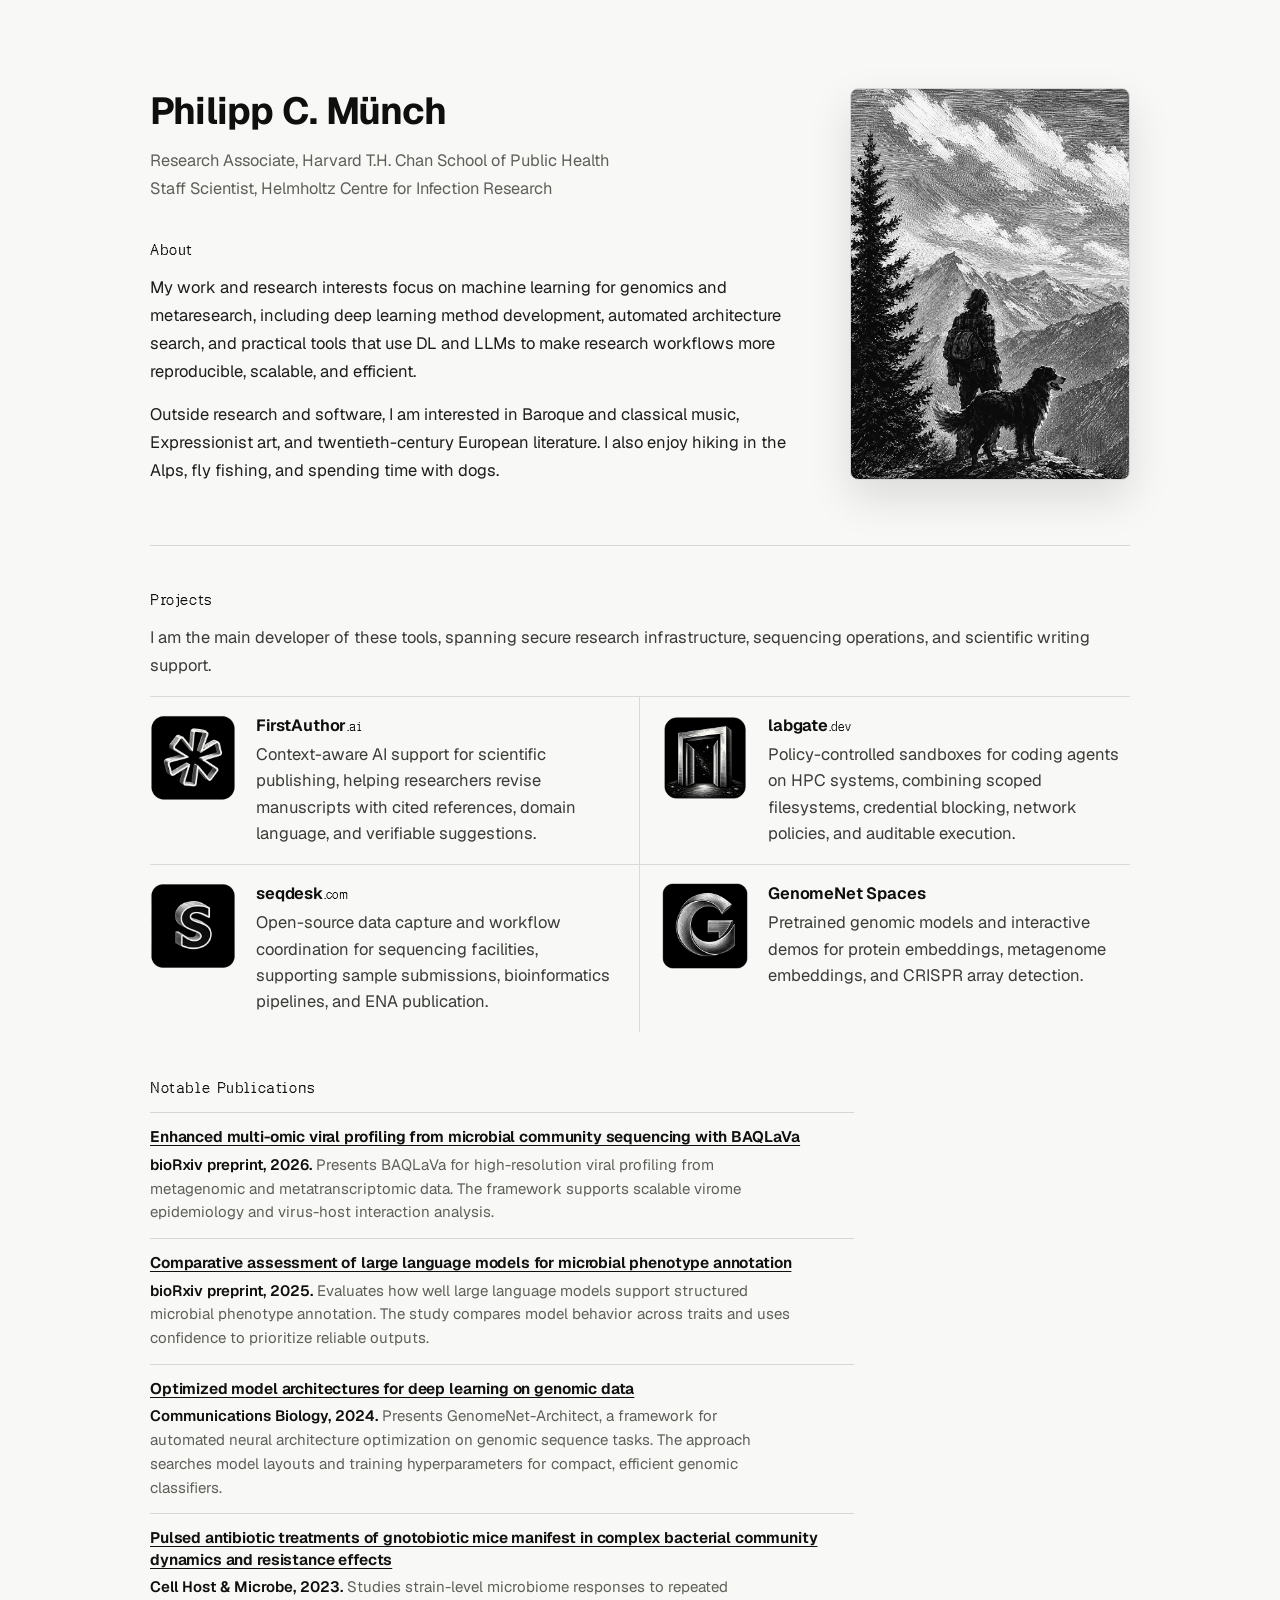
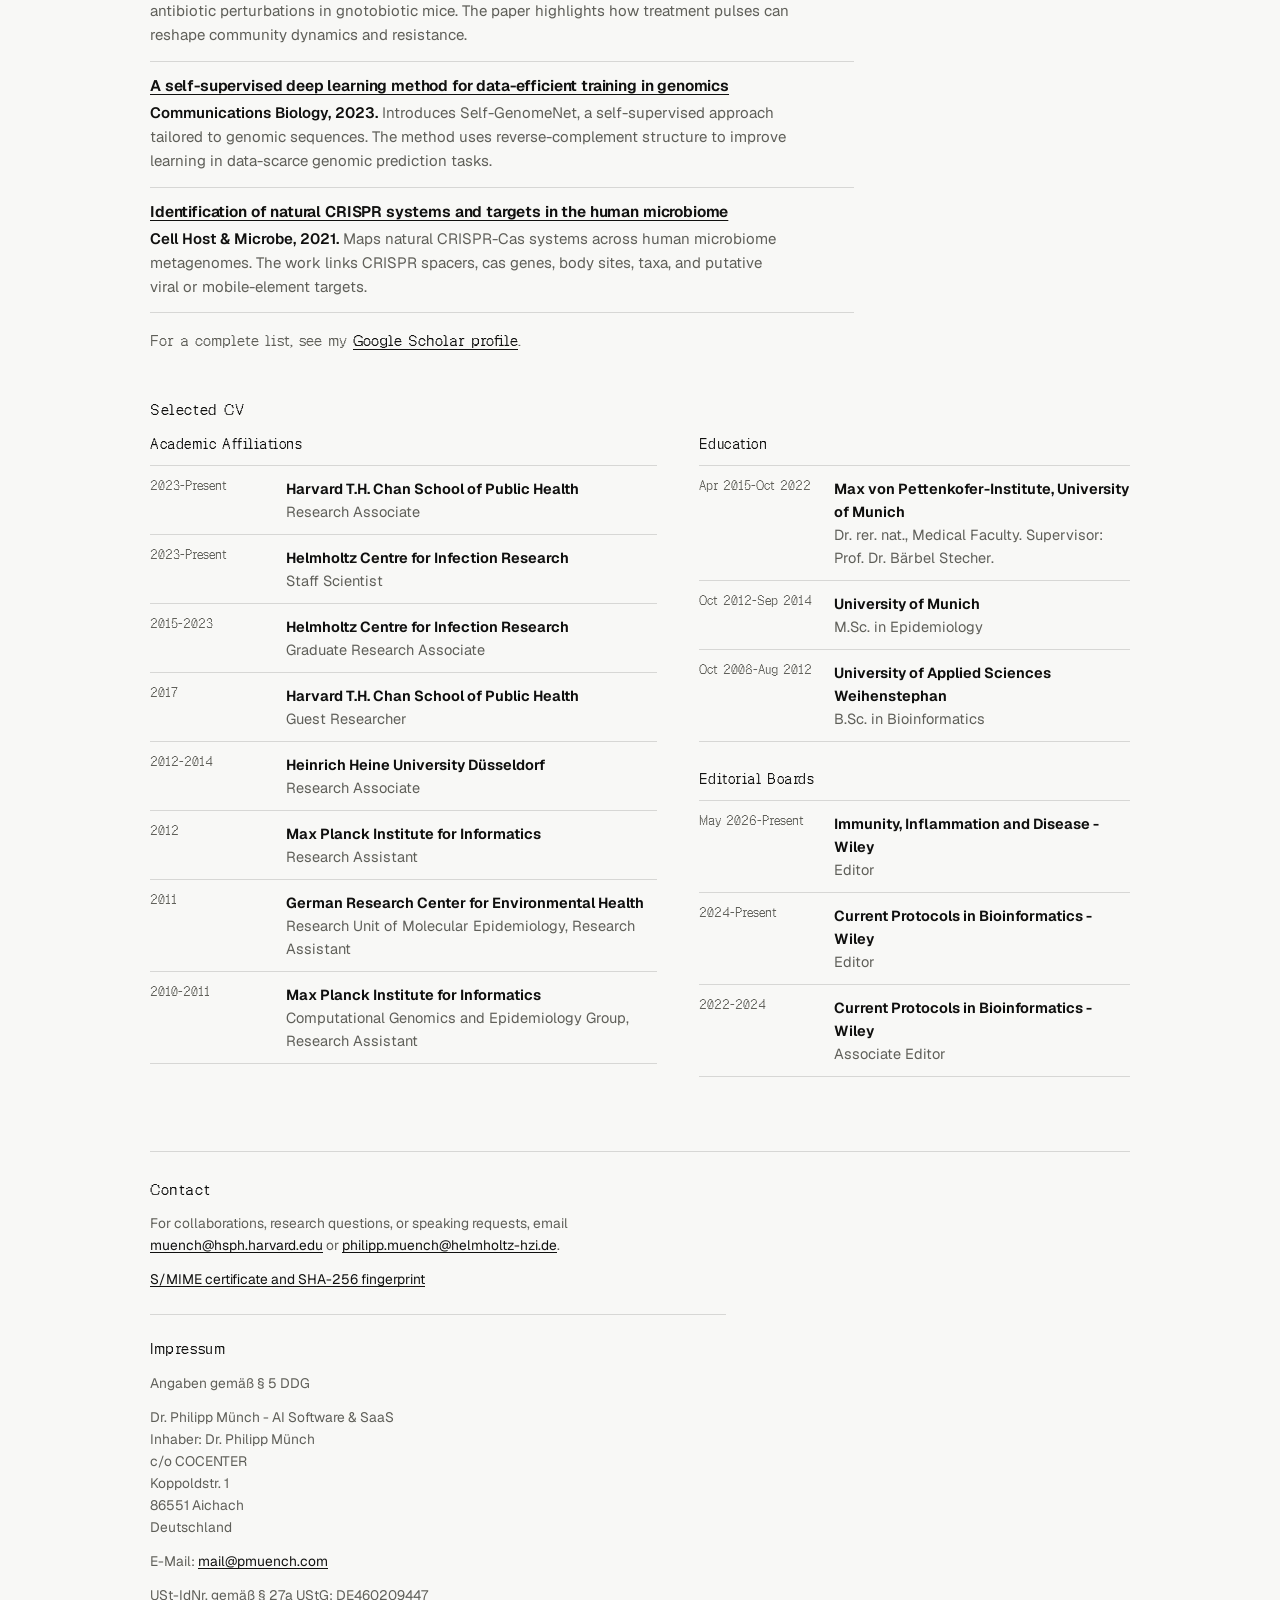
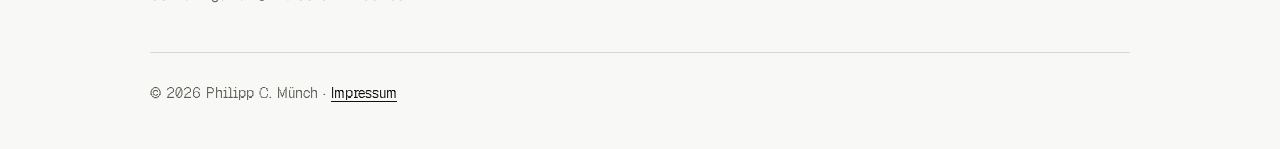
==== commit 346de07f: "Refine homepage project design" ====
--- a/index.html
+++ b/index.html
@@ -21,9 +21,10 @@
         <section class="about-section" aria-labelledby="about-heading">
           <h2 id="about-heading">About</h2>
           <p>
-            My work focuses on machine learning methods for genomics, with an
-            emphasis on deep learning method development, automated architecture
-            search, and practical tools for microbial and genomic data.
+            My work and research interests focus on machine learning for genomics
+            and metaresearch, including deep learning method development, automated
+            architecture search, and practical tools that use DL and LLMs to make
+            research workflows more reproducible, scalable, and efficient.
           </p>
           <p>
             Outside research and software, I am interested in Baroque and classical
@@ -34,8 +35,8 @@
         </section>
       </div>
 
-      <figure class="intro-visual" aria-label="Alpine landscape illustration">
-        <img src="img.PNG" alt="Alpine landscape illustration with a hiker and dog">
+      <figure class="intro-visual" aria-label="Black-and-white alpine landscape illustration">
+        <img src="img2.PNG" alt="Black-and-white alpine landscape illustration with a hiker and dog">
       </figure>
     </div>
 
@@ -46,41 +47,114 @@
           I am the main developer of these tools, spanning secure research
           infrastructure, sequencing operations, and scientific writing support.
         </p>
-        <div class="project-list">
-          <article class="project">
-            <h3><a href="https://firstauthor.ai/" target="_blank" rel="noopener">FirstAuthor.ai</a></h3>
-            <p>
-              Context-aware AI support for scientific publishing, helping
-              researchers revise manuscripts with cited references, domain
-              language, and verifiable suggestions.
-            </p>
-          </article>
-
-          <article class="project">
-            <h3><a href="https://labgate.dev/" target="_blank" rel="noopener">LabGate</a></h3>
-            <p>
-              Policy-controlled sandboxes for coding agents on HPC systems,
-              combining scoped filesystems, credential blocking, network policies,
-              and auditable execution.
-            </p>
-          </article>
-
-          <article class="project">
-            <h3><a href="https://seqdesk.com/" target="_blank" rel="noopener">SeqDesk</a></h3>
-            <p>
-              Open-source data capture and workflow coordination for sequencing
-              facilities, supporting sample submissions, bioinformatics pipelines,
-              and ENA publication.
-            </p>
-          </article>
-
-          <article class="project">
-            <h3><a href="https://huggingface.co/genomenet" target="_blank" rel="noopener">GenomeNet Spaces</a></h3>
-            <p>
-              Pretrained genomic models and interactive demos for protein
-              embeddings, metagenome embeddings, and CRISPR array detection.
-            </p>
-          </article>
+        <div class="project-browser" data-project-browser>
+          <div class="project-list project-menu">
+            <button class="project project-menu-item" type="button" data-project-button="firstauthor" aria-controls="project-detail-firstauthor">
+              <img class="project-icon project-logo" src="icons/firstauthor.png" alt="" width="86" height="86" loading="lazy">
+              <span class="project-copy">
+                <span class="project-title" role="heading" aria-level="3"><span class="project-domain"><span>FirstAuthor</span><span class="project-tld">.ai</span></span></span>
+                <span class="project-teaser">
+                  Context-aware AI support for scientific publishing, helping
+                  researchers revise manuscripts with cited references, domain
+                  language, and verifiable suggestions.
+                </span>
+              </span>
+            </button>
+
+            <button class="project project-menu-item" type="button" data-project-button="labgate" aria-controls="project-detail-labgate">
+              <img class="project-icon project-logo" src="icons/labgate.png" alt="" width="86" height="86" loading="lazy">
+              <span class="project-copy">
+                <span class="project-title" role="heading" aria-level="3"><span class="project-domain"><span>labgate</span><span class="project-tld">.dev</span></span></span>
+                <span class="project-teaser">
+                  Policy-controlled sandboxes for coding agents on HPC systems,
+                  combining scoped filesystems, credential blocking, network policies,
+                  and auditable execution.
+                </span>
+              </span>
+            </button>
+
+            <button class="project project-menu-item" type="button" data-project-button="seqdesk" aria-controls="project-detail-seqdesk">
+              <img class="project-icon project-logo" src="icons/seqdesk.png" alt="" width="86" height="86" loading="lazy">
+              <span class="project-copy">
+                <span class="project-title" role="heading" aria-level="3"><span class="project-domain"><span>seqdesk</span><span class="project-tld">.com</span></span></span>
+                <span class="project-teaser">
+                  Open-source data capture and workflow coordination for sequencing
+                  facilities, supporting sample submissions, bioinformatics pipelines,
+                  and ENA publication.
+                </span>
+              </span>
+            </button>
+
+            <button class="project project-menu-item" type="button" data-project-button="genomenet" aria-controls="project-detail-genomenet">
+              <img class="project-icon project-logo" src="icons/genomenet.png" alt="" width="86" height="86" loading="lazy">
+              <span class="project-copy">
+                <span class="project-title" role="heading" aria-level="3">GenomeNet Spaces</span>
+                <span class="project-teaser">
+                  Pretrained genomic models and interactive demos for protein
+                  embeddings, metagenome embeddings, and CRISPR array detection.
+                </span>
+              </span>
+            </button>
+          </div>
+
+          <dialog class="project-modal" data-project-modal aria-label="Project details">
+            <button class="project-modal-close" type="button" data-project-close aria-label="Close project details"></button>
+            <article class="project-detail" id="project-detail-firstauthor" data-project-detail="firstauthor" hidden>
+              <h3><span class="project-domain"><span>FirstAuthor</span><span class="project-tld">.ai</span></span></h3>
+              <p>
+                A manuscript and research workspace combining writing, references,
+                measurements, collaboration, and AI review for scientific claims.
+              </p>
+              <ul class="project-points">
+                <li>Manuscripts, notes, measurements, and references in one workspace.</li>
+                <li>Reference search/import, citation management, and track changes.</li>
+                <li>Light and deep AI review modes for editing and scientific consistency.</li>
+              </ul>
+              <a class="project-link" href="https://firstauthor.ai/" target="_blank" rel="noopener">Visit firstauthor.ai</a>
+            </article>
+
+            <article class="project-detail" id="project-detail-labgate" data-project-detail="labgate" hidden>
+              <h3><span class="project-domain"><span>labgate</span><span class="project-tld">.dev</span></span></h3>
+              <p>
+                A security layer between AI coding agents and institutional
+                infrastructure, built for HPC clusters and research environments.
+              </p>
+              <ul class="project-points">
+                <li>Container isolation, file policies, credential blocking, and network controls.</li>
+                <li>Live dashboard with file-access logs, session audit trails, and replays.</li>
+                <li>SLURM integration, dataset registry, and results registry for agent workflows.</li>
+              </ul>
+              <a class="project-link" href="https://labgate.dev/" target="_blank" rel="noopener">Visit labgate.dev</a>
+            </article>
+
+            <article class="project-detail" id="project-detail-seqdesk" data-project-detail="seqdesk" hidden>
+              <h3><span class="project-domain"><span>seqdesk</span><span class="project-tld">.com</span></span></h3>
+              <p>
+                A self-hosted platform for sequencing facilities and research groups,
+                connecting structured sample intake with analysis and public archive submission.
+              </p>
+              <ul class="project-points">
+                <li>Researcher and facility-admin workflows for orders, samples, and studies.</li>
+                <li>ENA registration, submission workflows, and automatic accession tracking.</li>
+                <li>Reproducible pipelines from FASTQ to reports, running on SLURM or local systems.</li>
+              </ul>
+              <a class="project-link" href="https://seqdesk.com/" target="_blank" rel="noopener">Visit seqdesk.com</a>
+            </article>
+
+            <article class="project-detail" id="project-detail-genomenet" data-project-detail="genomenet" hidden>
+              <h3>GenomeNet Spaces</h3>
+              <p>
+                A collection of Hugging Face models, datasets, and spaces for
+                sequence representation learning and CRISPR analysis.
+              </p>
+              <ul class="project-points">
+                <li>Functional-distance demo comparing ESM2 and twin-network embeddings.</li>
+                <li>BERT-based metagenome embedding extraction.</li>
+                <li>CRISPR array detection and CRISPR-BERT token classification.</li>
+              </ul>
+              <a class="project-link" href="https://huggingface.co/genomenet" target="_blank" rel="noopener">Visit Hugging Face</a>
+            </article>
+          </dialog>
         </div>
       </section>
     </div>
@@ -272,5 +346,59 @@
       <p>© 2026 Philipp C. Münch · <a href="#impressum">Impressum</a></p>
     </footer>
   </main>
+  <script>
+    (() => {
+      const browser = document.querySelector("[data-project-browser]");
+      if (!browser) return;
+
+      const modal = browser.querySelector("[data-project-modal]");
+      const buttons = Array.from(browser.querySelectorAll("[data-project-button]"));
+      const details = Array.from(browser.querySelectorAll("[data-project-detail]"));
+      const closeButton = browser.querySelector("[data-project-close]");
+      if (!modal || !closeButton) return;
+
+      const clearSelection = () => {
+        details.forEach((detail) => {
+          detail.hidden = true;
+        });
+      };
+
+      const closeModal = () => {
+        if (typeof modal.close === "function" && modal.open) {
+          modal.close();
+          return;
+        }
+
+        modal.removeAttribute("open");
+        clearSelection();
+      };
+
+      buttons.forEach((button) => {
+        button.addEventListener("click", () => {
+          const target = button.dataset.projectButton;
+          const detail = browser.querySelector(`[data-project-detail="${target}"]`);
+
+          clearSelection();
+          if (!detail) return;
+
+          detail.hidden = false;
+
+          if (typeof modal.showModal === "function") {
+            modal.showModal();
+          } else {
+            modal.setAttribute("open", "");
+          }
+        });
+      });
+
+      closeButton.addEventListener("click", closeModal);
+      modal.addEventListener("close", clearSelection);
+      modal.addEventListener("click", (event) => {
+        if (event.target === modal) {
+          closeModal();
+        }
+      });
+    })();
+  </script>
 </body>
 </html>
--- a/style.css
+++ b/style.css
@@ -13,19 +13,22 @@
 }
 
 :root {
-  color-scheme: dark;
-  --background: #223328;
-  --text: #92a097;
-  --heading: #c9d5ce;
-  --muted: #92a097;
-  --soft: #7f8f86;
-  --rule: rgba(146, 160, 151, 0.24);
-  --link: #d4ded8;
-  --link-hover: #f3f8f5;
-  --project-bg: #b8c9cf;
-  --project-text: #2c3e42;
-  --project-heading: #17292d;
-  --project-rule: rgba(44, 62, 66, 0.2);
+  color-scheme: light;
+  --background: #f8f8f6;
+  --text: #1d1d1b;
+  --heading: #0f0f0e;
+  --muted: #5f5f59;
+  --soft: #7a7a72;
+  --rule: rgba(15, 15, 14, 0.14);
+  --link: #111110;
+  --link-hover: #000000;
+  --project-bg: #f8f8f6;
+  --project-text: #3b3b37;
+  --project-heading: #0f0f0e;
+  --project-rule: rgba(15, 15, 14, 0.13);
+  --accent-green: #92a097;
+  --accent-blue: #b8c9cf;
+  --accent-forest: #223328;
   --font-sans: "Geist", ui-sans-serif, -apple-system, BlinkMacSystemFont, "Segoe UI", Roboto, Helvetica, Arial, sans-serif;
   --font-pixel: "Geist Pixel", ui-monospace, SFMono-Regular, Consolas, "Liberation Mono", Menlo, monospace;
 }
@@ -79,10 +82,18 @@
   width: 100%;
   aspect-ratio: 4 / 5;
   object-fit: cover;
-  border: 1px solid rgba(212, 222, 216, 0.18);
+  border: 1px solid rgba(15, 15, 14, 0.14);
   border-radius: 8px;
-  filter: saturate(0.86) brightness(0.82);
-  box-shadow: 0 18px 50px rgba(0, 0, 0, 0.18);
+  filter: grayscale(1) contrast(1.04) brightness(0.98);
+  box-shadow: 0 18px 44px rgba(0, 0, 0, 0.12);
+  transition: border-color 900ms ease, box-shadow 900ms ease, filter 1200ms ease;
+}
+
+.hero:hover .intro-visual img,
+.hero:focus-within .intro-visual img {
+  border-color: rgba(184, 201, 207, 0.26);
+  filter: grayscale(0.72) saturate(0.72) contrast(1.02) brightness(0.98);
+  box-shadow: 0 18px 44px rgba(0, 0, 0, 0.15), 0 0 0 1px rgba(146, 160, 151, 0.1);
 }
 
 h1,
@@ -168,8 +179,6 @@
 
 .publications-section {
   max-width: 64ch;
-  margin-left: auto;
-  margin-right: auto;
 }
 
 .publication-meta {
@@ -188,10 +197,6 @@
   max-width: 64ch;
 }
 
-.about-section p:last-child {
-  color: var(--muted);
-}
-
 .section-grid,
 .legal-grid {
   margin-bottom: 46px;
@@ -203,17 +208,16 @@
 }
 
 .legal-grid > section + section {
-  margin-top: 30px;
+  max-width: 64ch;
+  margin-top: 24px;
+  padding-top: 24px;
+  border-top: 1px solid var(--rule);
 }
 
 .projects-section {
   max-width: 64ch;
-  padding: 24px 18px 26px;
-  border: 1px solid var(--project-rule);
-  border-radius: 8px;
-  background: var(--project-bg);
+  padding: 0;
   color: var(--project-text);
-  box-shadow: 0 18px 50px rgba(0, 0, 0, 0.14);
 }
 
 .projects-section h2,
@@ -222,12 +226,175 @@
   color: var(--project-heading);
 }
 
+.projects-section a:hover,
+.projects-section a:focus-visible {
+  color: var(--link-hover);
+  text-decoration-color: currentColor;
+}
+
 .projects-section .project-list {
   border-top-color: var(--project-rule);
 }
 
 .projects-section .project {
   border-bottom-color: var(--project-rule);
+}
+
+.project-menu-item {
+  width: 100%;
+  border: 0;
+  border-bottom: 1px solid var(--project-rule);
+  background: transparent;
+  color: inherit;
+  font: inherit;
+  text-align: left;
+  display: grid;
+  grid-template-columns: 86px minmax(0, 1fr);
+  gap: 20px;
+  align-items: start;
+  cursor: pointer;
+  appearance: none;
+}
+
+.project-menu-item:focus-visible {
+  outline: none;
+}
+
+.project-menu-item:focus-visible .project-icon {
+  outline: 1px solid rgba(15, 15, 14, 0.34);
+  outline-offset: 3px;
+}
+
+.project-copy {
+  display: block;
+  min-width: 0;
+}
+
+.project-title {
+  display: block;
+  margin-bottom: 4px;
+  color: var(--project-heading);
+  font-size: 1.02rem;
+  line-height: 1.4;
+  font-weight: 650;
+  letter-spacing: -0.01em;
+}
+
+.project-domain {
+  display: inline-flex;
+  align-items: baseline;
+  gap: 1px;
+}
+
+.project-tld {
+  font-family: var(--font-pixel);
+  font-size: 0.74em;
+  font-weight: 400;
+  letter-spacing: 0.02em;
+}
+
+.project-teaser {
+  display: block;
+  max-width: none;
+  color: var(--project-text);
+  line-height: 1.58;
+}
+
+.project-icon {
+  display: block;
+  width: 86px;
+  height: 86px;
+}
+
+.project-logo {
+  flex: 0 0 auto;
+  border: 0;
+  object-fit: cover;
+  box-shadow: none;
+}
+
+.project-modal {
+  width: min(100% - 32px, 560px);
+  max-height: min(80vh, 680px);
+  margin: auto;
+  padding: 30px;
+  overflow: auto;
+  border: 1px solid rgba(15, 15, 14, 0.16);
+  border-radius: 8px;
+  background: var(--background);
+  color: var(--text);
+  box-shadow: 0 26px 90px rgba(15, 15, 14, 0.18);
+}
+
+.project-modal:not([open]) {
+  display: none;
+}
+
+.project-modal::backdrop {
+  background: rgba(15, 15, 14, 0.22);
+}
+
+.project-modal-close {
+  position: absolute;
+  top: 14px;
+  right: 14px;
+  width: 30px;
+  height: 30px;
+  border: 0;
+  background: transparent;
+  color: var(--project-heading);
+  cursor: pointer;
+}
+
+.project-modal-close::before,
+.project-modal-close::after {
+  position: absolute;
+  top: 50%;
+  left: 50%;
+  width: 16px;
+  height: 1px;
+  content: "";
+  background: currentColor;
+  transform: translate(-50%, -50%) rotate(45deg);
+}
+
+.project-modal-close::after {
+  transform: translate(-50%, -50%) rotate(-45deg);
+}
+
+.project-modal-close:focus-visible {
+  outline: 1px solid rgba(15, 15, 14, 0.42);
+  outline-offset: 2px;
+}
+
+.project-detail h3 {
+  margin-bottom: 10px;
+}
+
+.project-detail p {
+  max-width: none;
+  margin-bottom: 12px;
+  color: var(--project-text);
+  font-size: 0.91rem;
+  line-height: 1.58;
+}
+
+.project-points {
+  max-width: none;
+  margin-bottom: 12px;
+  color: var(--project-text);
+  font-size: 0.88rem;
+  line-height: 1.5;
+}
+
+.project-points li {
+  margin-bottom: 4px;
+}
+
+.project-link {
+  font-family: var(--font-pixel);
+  font-size: 0.8rem;
+  line-height: 1.45;
 }
 
 .projects-section p,
@@ -303,18 +470,24 @@
 
 .imprint h2,
 .contact-section h2 {
-  margin-bottom: 10px;
+  margin-bottom: 12px;
   color: var(--heading);
 }
 
 .imprint address {
-  margin-bottom: 12px;
+  margin: 0 0 12px;
   font-style: normal;
 }
 
 .imprint p,
 .contact-section p {
+  max-width: 64ch;
   margin-bottom: 12px;
+}
+
+.imprint p:last-child,
+.contact-section p:last-child {
+  margin-bottom: 0;
 }
 
 .fingerprint {
@@ -324,7 +497,7 @@
   overflow-x: auto;
   border: 1px solid var(--rule);
   border-radius: 6px;
-  background: #f7f9fb;
+  background: #ffffff;
   color: var(--text);
   font: 0.9rem/1.6 ui-monospace, SFMono-Regular, Consolas, "Liberation Mono", Menlo, monospace;
 }
@@ -359,6 +532,11 @@
 a:hover,
 a:focus-visible {
   color: var(--link-hover);
+}
+
+a:focus-visible {
+  outline: 1px solid rgba(184, 201, 207, 0.72);
+  outline-offset: 3px;
 }
 
 footer {
@@ -423,6 +601,10 @@
     margin: 0;
   }
 
+  .intro-visual img {
+    aspect-ratio: 5 / 7;
+  }
+
   .section-grid {
     display: block;
   }
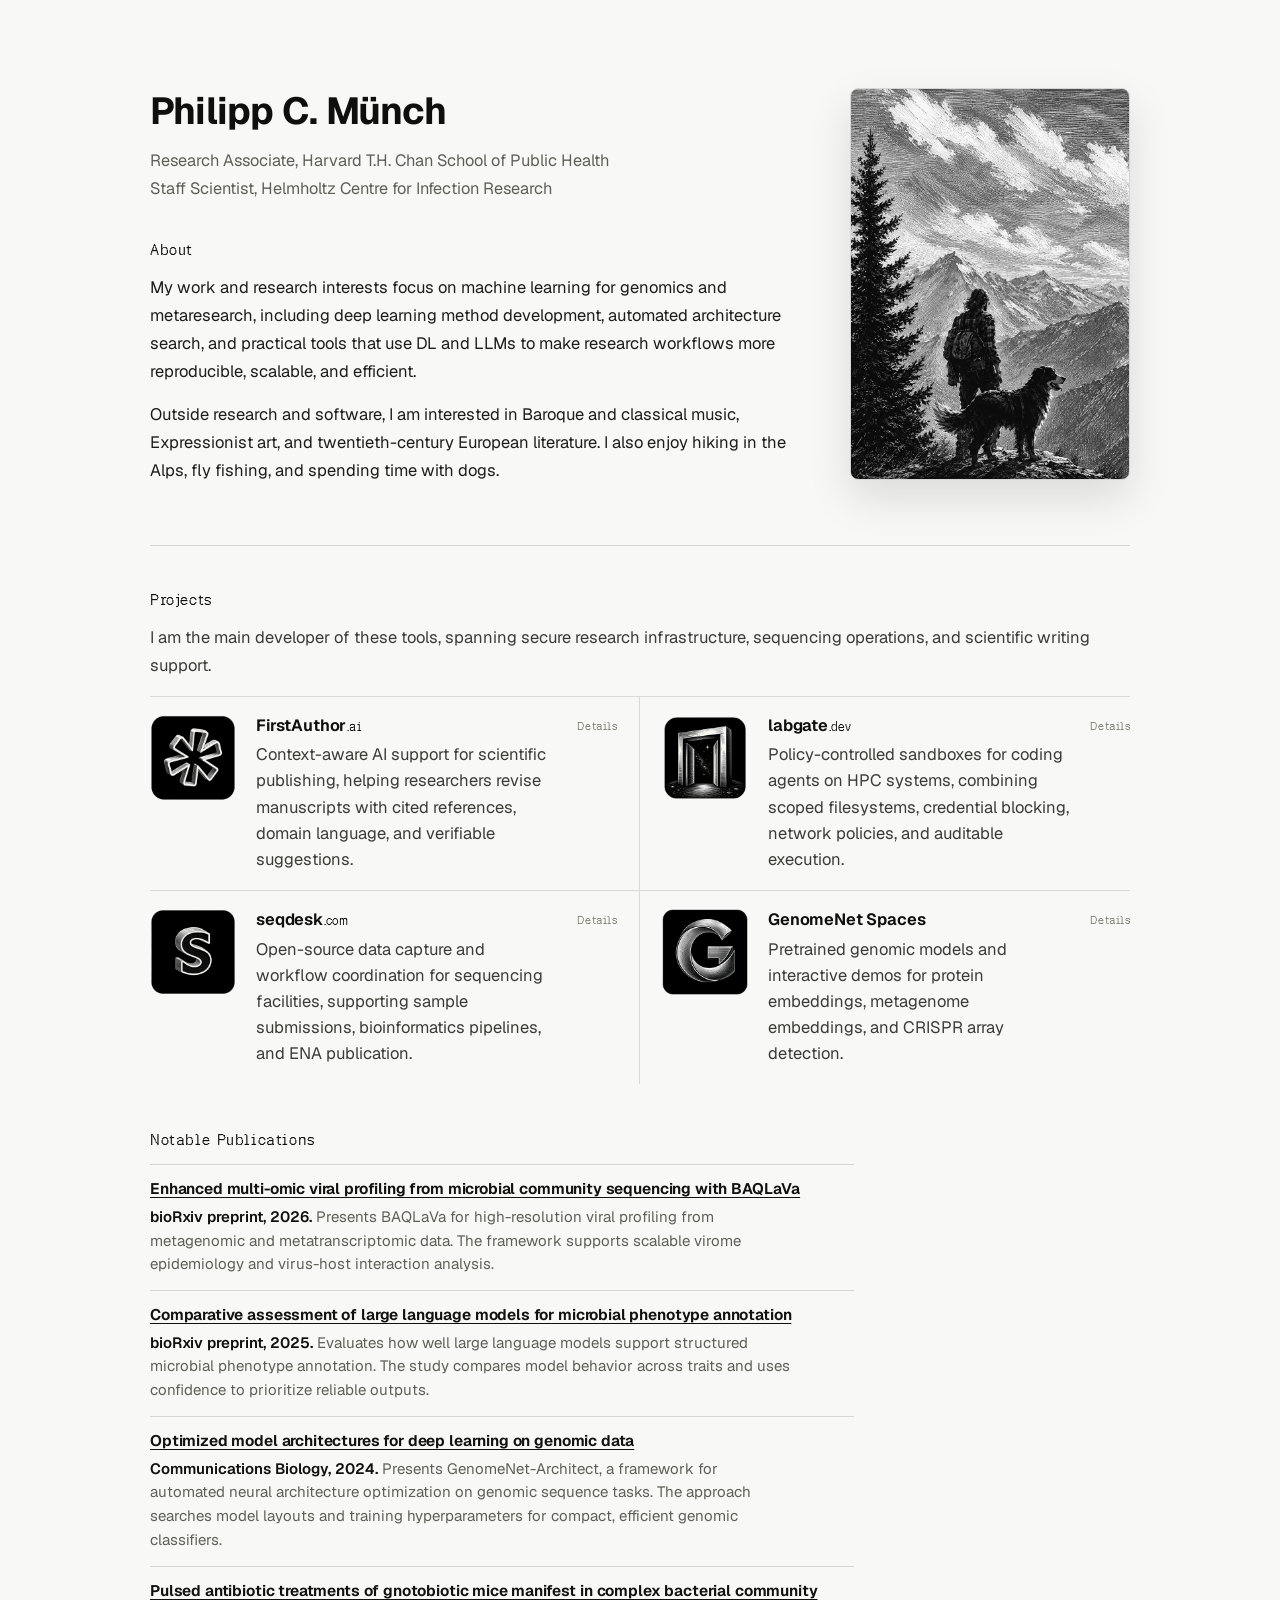
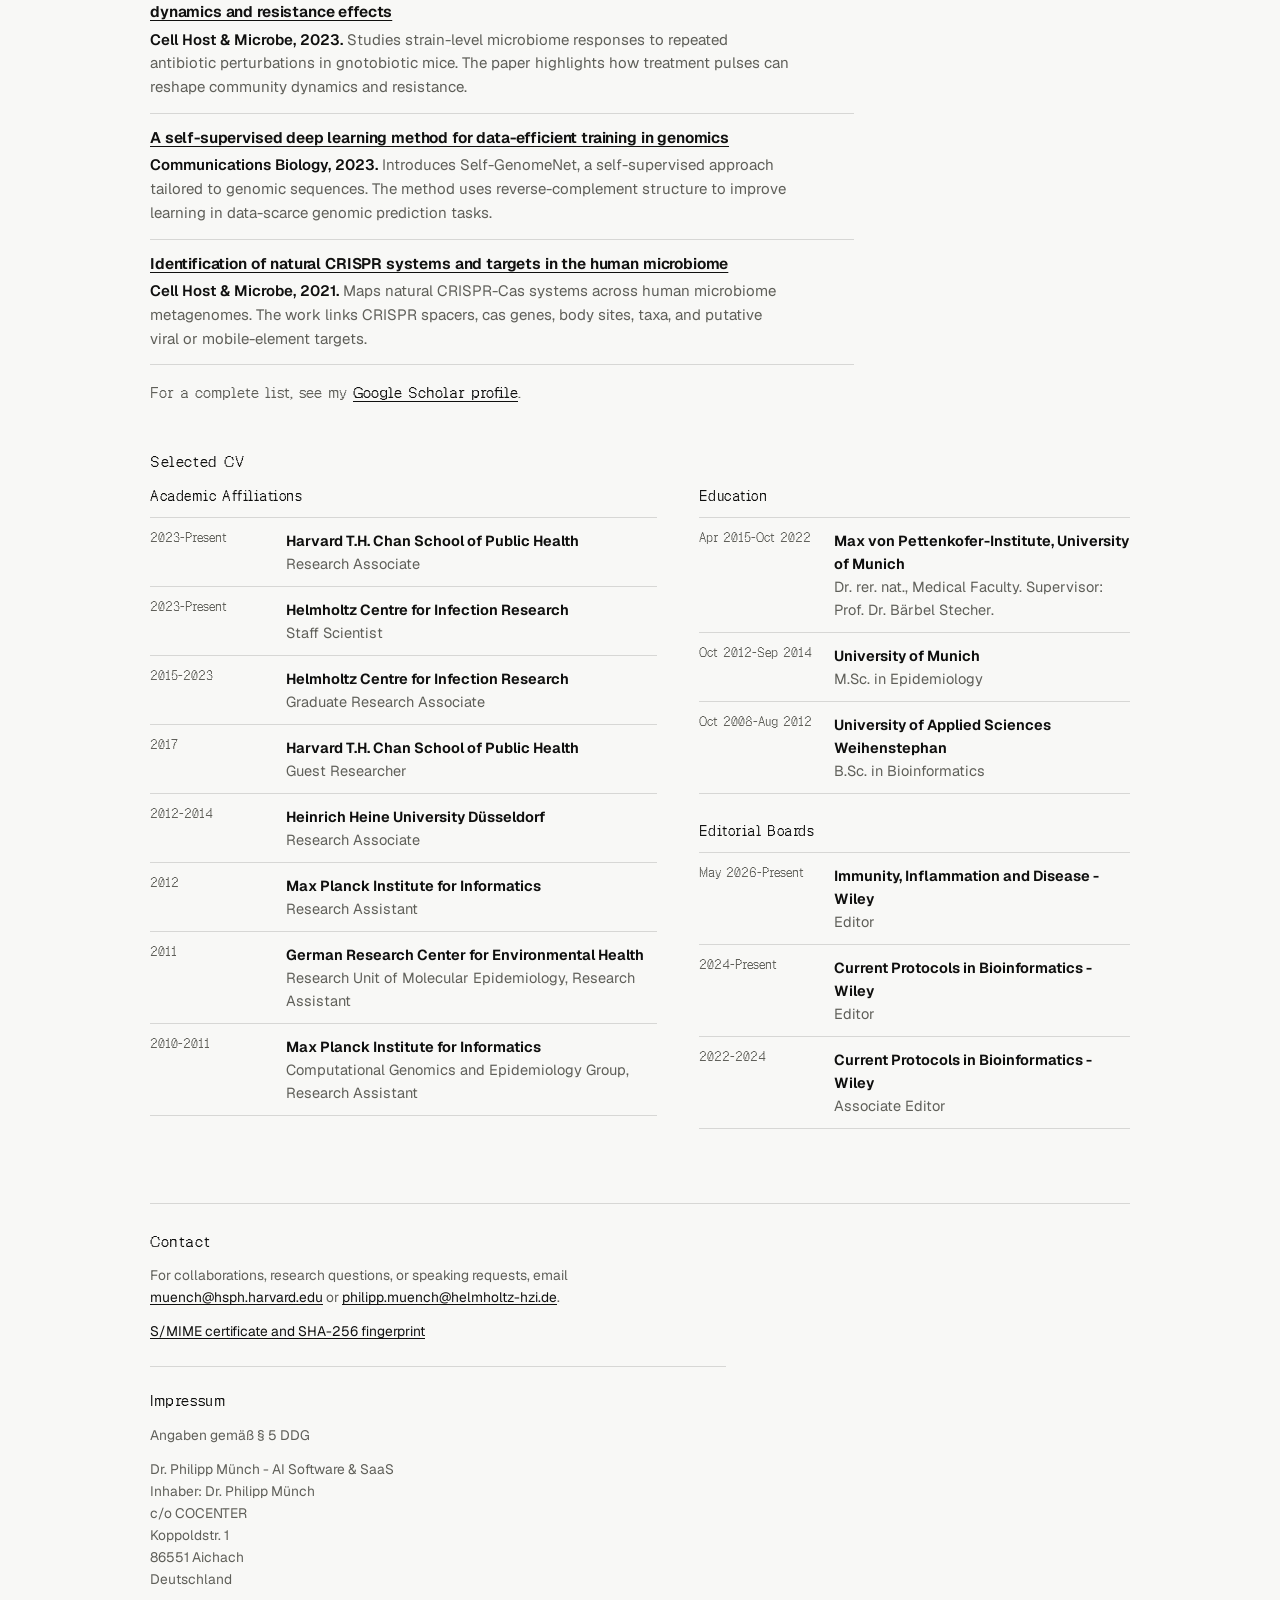
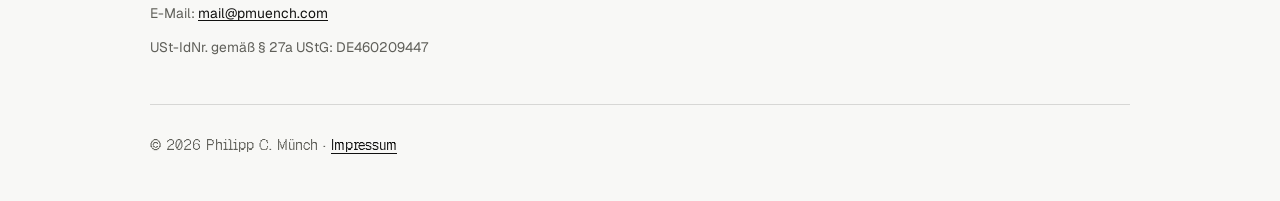
==== commit 277d018a: "Polish project interactions" ====
--- a/index.html
+++ b/index.html
@@ -36,7 +36,7 @@
       </div>
 
       <figure class="intro-visual" aria-label="Black-and-white alpine landscape illustration">
-        <img src="img2.PNG" alt="Black-and-white alpine landscape illustration with a hiker and dog">
+        <img src="img2.webp" alt="Black-and-white alpine landscape illustration with a hiker and dog" width="840" height="1176">
       </figure>
     </div>
 
@@ -59,6 +59,7 @@
                   language, and verifiable suggestions.
                 </span>
               </span>
+              <span class="project-affordance" aria-hidden="true">Details</span>
             </button>
 
             <button class="project project-menu-item" type="button" data-project-button="labgate" aria-controls="project-detail-labgate">
@@ -71,6 +72,7 @@
                   and auditable execution.
                 </span>
               </span>
+              <span class="project-affordance" aria-hidden="true">Details</span>
             </button>
 
             <button class="project project-menu-item" type="button" data-project-button="seqdesk" aria-controls="project-detail-seqdesk">
@@ -83,6 +85,7 @@
                   and ENA publication.
                 </span>
               </span>
+              <span class="project-affordance" aria-hidden="true">Details</span>
             </button>
 
             <button class="project project-menu-item" type="button" data-project-button="genomenet" aria-controls="project-detail-genomenet">
@@ -94,13 +97,20 @@
                   embeddings, metagenome embeddings, and CRISPR array detection.
                 </span>
               </span>
+              <span class="project-affordance" aria-hidden="true">Details</span>
             </button>
           </div>
 
           <dialog class="project-modal" data-project-modal aria-label="Project details">
             <button class="project-modal-close" type="button" data-project-close aria-label="Close project details"></button>
             <article class="project-detail" id="project-detail-firstauthor" data-project-detail="firstauthor" hidden>
-              <h3><span class="project-domain"><span>FirstAuthor</span><span class="project-tld">.ai</span></span></h3>
+              <header class="project-detail-header">
+                <img class="project-detail-icon" src="icons/firstauthor.png" alt="" width="64" height="64" loading="lazy">
+                <div>
+                  <p class="project-kicker">Project details</p>
+                  <h3><span class="project-domain"><span>FirstAuthor</span><span class="project-tld">.ai</span></span></h3>
+                </div>
+              </header>
               <p>
                 A manuscript and research workspace combining writing, references,
                 measurements, collaboration, and AI review for scientific claims.
@@ -110,11 +120,17 @@
                 <li>Reference search/import, citation management, and track changes.</li>
                 <li>Light and deep AI review modes for editing and scientific consistency.</li>
               </ul>
-              <a class="project-link" href="https://firstauthor.ai/" target="_blank" rel="noopener">Visit firstauthor.ai</a>
+              <a class="project-link project-action" href="https://firstauthor.ai/" target="_blank" rel="noopener">Open firstauthor.ai</a>
             </article>
 
             <article class="project-detail" id="project-detail-labgate" data-project-detail="labgate" hidden>
-              <h3><span class="project-domain"><span>labgate</span><span class="project-tld">.dev</span></span></h3>
+              <header class="project-detail-header">
+                <img class="project-detail-icon" src="icons/labgate.png" alt="" width="64" height="64" loading="lazy">
+                <div>
+                  <p class="project-kicker">Project details</p>
+                  <h3><span class="project-domain"><span>labgate</span><span class="project-tld">.dev</span></span></h3>
+                </div>
+              </header>
               <p>
                 A security layer between AI coding agents and institutional
                 infrastructure, built for HPC clusters and research environments.
@@ -124,11 +140,17 @@
                 <li>Live dashboard with file-access logs, session audit trails, and replays.</li>
                 <li>SLURM integration, dataset registry, and results registry for agent workflows.</li>
               </ul>
-              <a class="project-link" href="https://labgate.dev/" target="_blank" rel="noopener">Visit labgate.dev</a>
+              <a class="project-link project-action" href="https://labgate.dev/" target="_blank" rel="noopener">Open labgate.dev</a>
             </article>
 
             <article class="project-detail" id="project-detail-seqdesk" data-project-detail="seqdesk" hidden>
-              <h3><span class="project-domain"><span>seqdesk</span><span class="project-tld">.com</span></span></h3>
+              <header class="project-detail-header">
+                <img class="project-detail-icon" src="icons/seqdesk.png" alt="" width="64" height="64" loading="lazy">
+                <div>
+                  <p class="project-kicker">Project details</p>
+                  <h3><span class="project-domain"><span>seqdesk</span><span class="project-tld">.com</span></span></h3>
+                </div>
+              </header>
               <p>
                 A self-hosted platform for sequencing facilities and research groups,
                 connecting structured sample intake with analysis and public archive submission.
@@ -138,11 +160,17 @@
                 <li>ENA registration, submission workflows, and automatic accession tracking.</li>
                 <li>Reproducible pipelines from FASTQ to reports, running on SLURM or local systems.</li>
               </ul>
-              <a class="project-link" href="https://seqdesk.com/" target="_blank" rel="noopener">Visit seqdesk.com</a>
+              <a class="project-link project-action" href="https://seqdesk.com/" target="_blank" rel="noopener">Open seqdesk.com</a>
             </article>
 
             <article class="project-detail" id="project-detail-genomenet" data-project-detail="genomenet" hidden>
-              <h3>GenomeNet Spaces</h3>
+              <header class="project-detail-header">
+                <img class="project-detail-icon" src="icons/genomenet.png" alt="" width="64" height="64" loading="lazy">
+                <div>
+                  <p class="project-kicker">Project details</p>
+                  <h3>GenomeNet Spaces</h3>
+                </div>
+              </header>
               <p>
                 A collection of Hugging Face models, datasets, and spaces for
                 sequence representation learning and CRISPR analysis.
@@ -152,7 +180,7 @@
                 <li>BERT-based metagenome embedding extraction.</li>
                 <li>CRISPR array detection and CRISPR-BERT token classification.</li>
               </ul>
-              <a class="project-link" href="https://huggingface.co/genomenet" target="_blank" rel="noopener">Visit Hugging Face</a>
+              <a class="project-link project-action" href="https://huggingface.co/genomenet" target="_blank" rel="noopener">Open Hugging Face</a>
             </article>
           </dialog>
         </div>
--- a/style.css
+++ b/style.css
@@ -80,8 +80,10 @@
 .intro-visual img {
   display: block;
   width: 100%;
+  height: auto;
   aspect-ratio: 4 / 5;
   object-fit: cover;
+  object-position: center bottom;
   border: 1px solid rgba(15, 15, 14, 0.14);
   border-radius: 8px;
   filter: grayscale(1) contrast(1.04) brightness(0.98);
@@ -249,7 +251,7 @@
   font: inherit;
   text-align: left;
   display: grid;
-  grid-template-columns: 86px minmax(0, 1fr);
+  grid-template-columns: 86px minmax(0, 1fr) auto;
   gap: 20px;
   align-items: start;
   cursor: pointer;
@@ -298,6 +300,21 @@
   max-width: none;
   color: var(--project-text);
   line-height: 1.58;
+}
+
+.project-affordance {
+  align-self: start;
+  margin-top: 3px;
+  color: var(--soft);
+  font-family: var(--font-pixel);
+  font-size: 0.7rem;
+  line-height: 1.5;
+  letter-spacing: 0.04em;
+}
+
+.project-menu-item:hover .project-affordance,
+.project-menu-item:focus-visible .project-affordance {
+  color: var(--heading);
 }
 
 .project-icon {
@@ -367,8 +384,33 @@
   outline-offset: 2px;
 }
 
+.project-detail-header {
+  display: grid;
+  grid-template-columns: 64px minmax(0, 1fr);
+  gap: 16px;
+  align-items: center;
+  margin-bottom: 18px;
+  padding-right: 28px;
+}
+
+.project-detail-icon {
+  display: block;
+  width: 64px;
+  height: 64px;
+  object-fit: cover;
+}
+
+.project-kicker {
+  margin-bottom: 2px;
+  color: var(--soft);
+  font-family: var(--font-pixel);
+  font-size: 0.72rem;
+  line-height: 1.4;
+  letter-spacing: 0.04em;
+}
+
 .project-detail h3 {
-  margin-bottom: 10px;
+  margin-bottom: 0;
 }
 
 .project-detail p {
@@ -395,6 +437,24 @@
   font-family: var(--font-pixel);
   font-size: 0.8rem;
   line-height: 1.45;
+}
+
+.project-action {
+  display: inline-flex;
+  align-items: center;
+  min-height: 34px;
+  padding: 7px 11px;
+  border: 1px solid var(--heading);
+  border-radius: 5px;
+  background: var(--heading);
+  color: var(--background) !important;
+  text-decoration: none;
+}
+
+.project-action:hover,
+.project-action:focus-visible {
+  background: var(--link-hover);
+  color: var(--background) !important;
 }
 
 .projects-section p,
@@ -565,6 +625,21 @@
     font-size: 1.85rem;
   }
 
+  .project-menu-item {
+    grid-template-columns: 72px minmax(0, 1fr);
+    gap: 16px;
+  }
+
+  .project-icon {
+    width: 72px;
+    height: 72px;
+  }
+
+  .project-affordance {
+    grid-column: 2;
+    margin-top: -6px;
+  }
+
   .projects-section {
     margin-left: 0;
     margin-right: 0;
@@ -603,6 +678,7 @@
 
   .intro-visual img {
     aspect-ratio: 5 / 7;
+    height: 392px;
   }
 
   .section-grid {
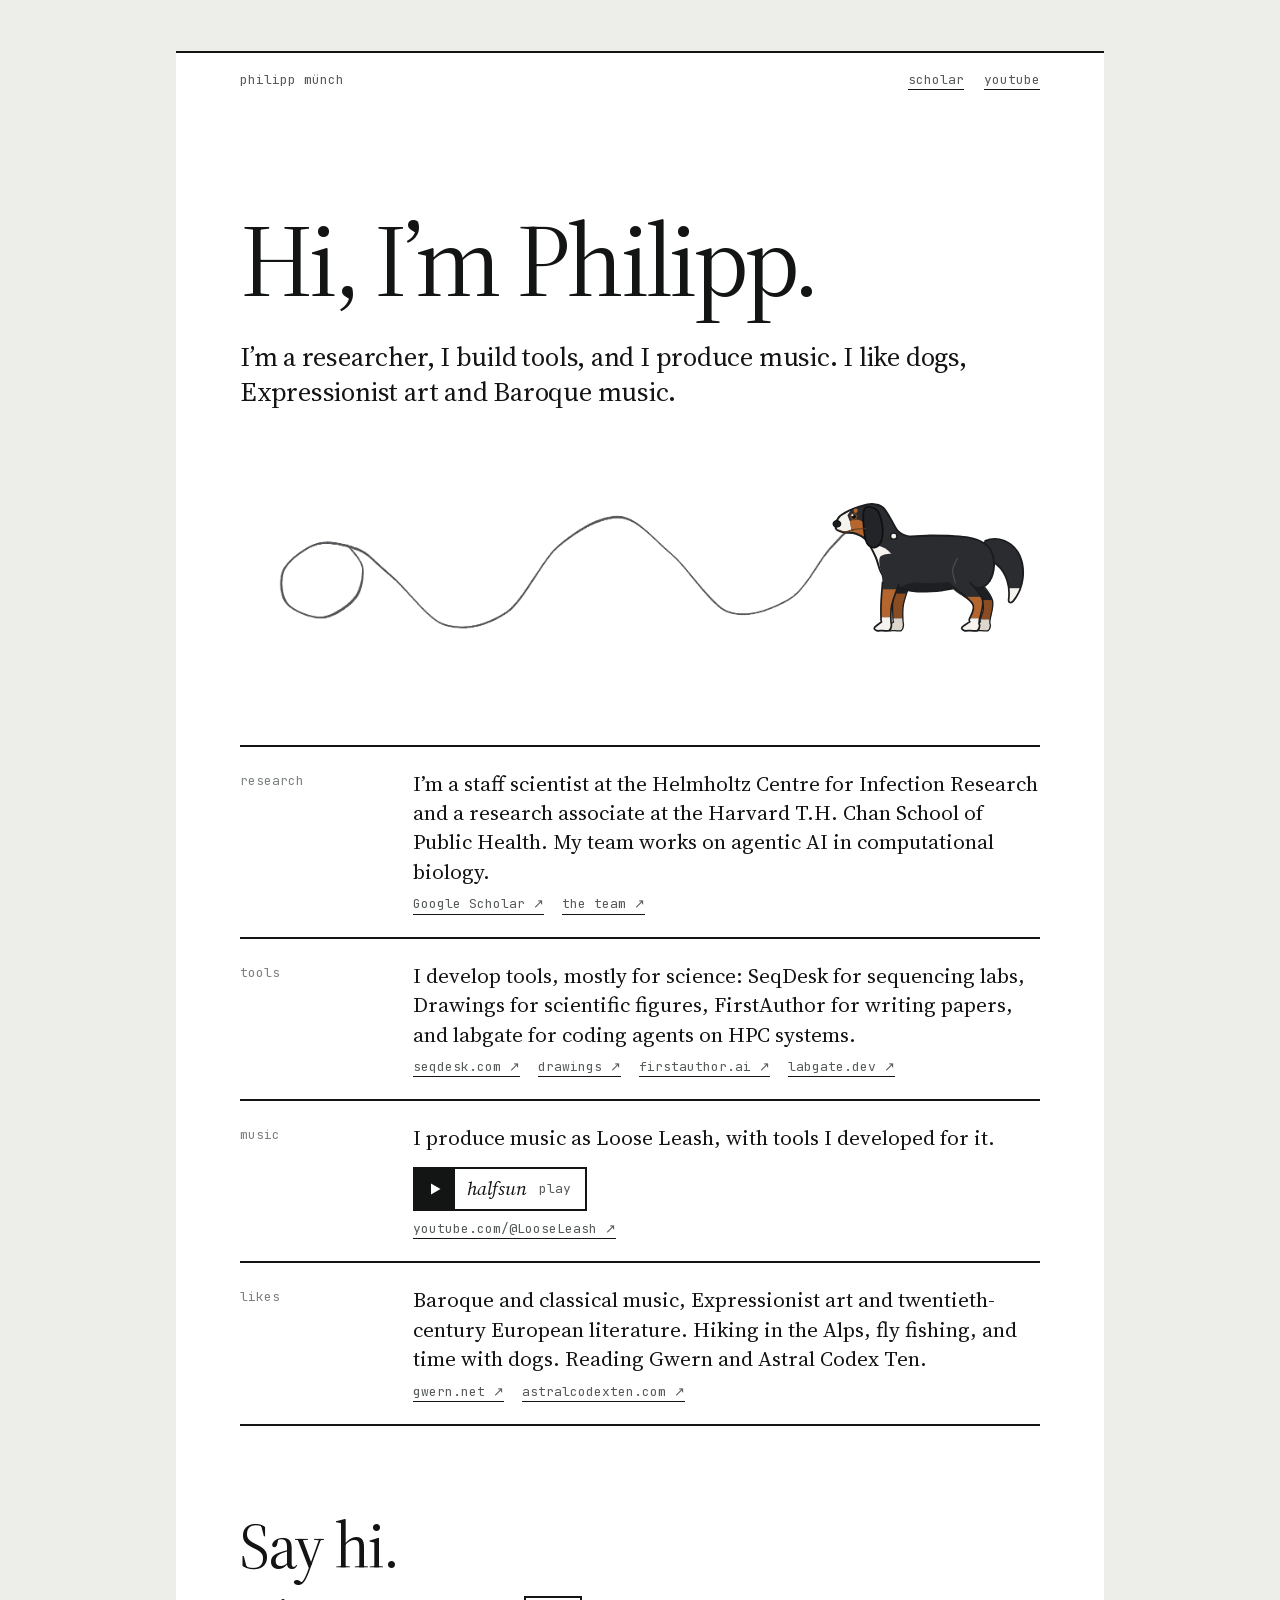
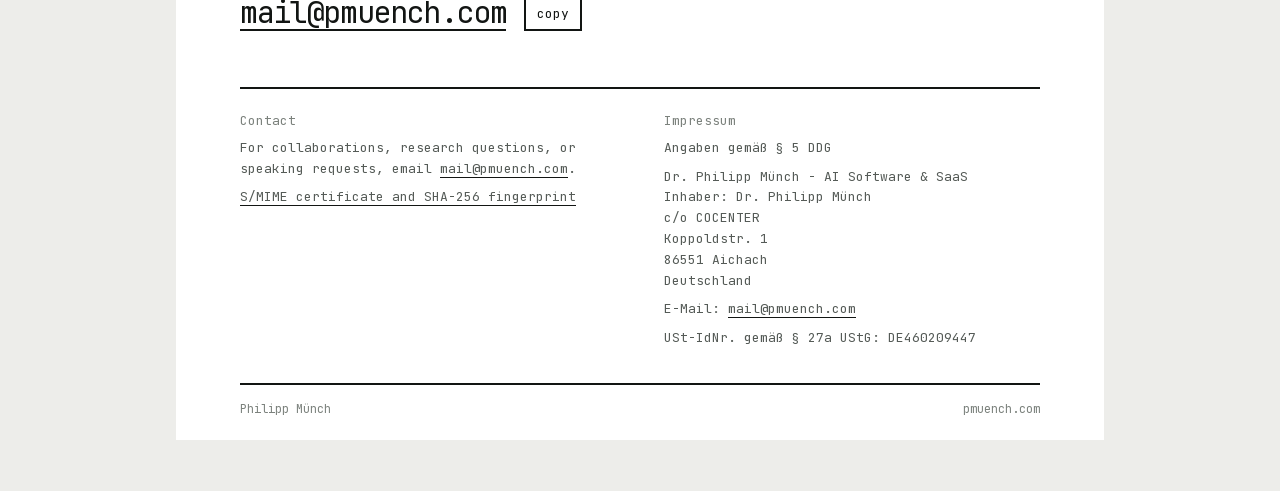
==== commit a5768813: "New personal homepage: short intro, tools, research, music, likes" ====
--- a/index.html
+++ b/index.html
@@ -1,432 +1,135 @@
 <!DOCTYPE html>
 <html lang="en">
 <head>
-  <meta charset="UTF-8">
-  <meta name="viewport" content="width=device-width, initial-scale=1">
-  <title>Philipp C. Münch</title>
-  <link rel="stylesheet" href="style.css">
+<meta charset="UTF-8">
+<meta name="viewport" content="width=device-width, initial-scale=1">
+<title>Philipp Münch</title>
+<meta name="description" content="Philipp Münch: researcher, tool builder and music producer. Staff scientist at the Helmholtz Centre for Infection Research, research associate at the Harvard T.H. Chan School of Public Health.">
+<meta property="og:title" content="Philipp Münch">
+<meta property="og:description" content="I’m a researcher, I build tools, and I produce music.">
+<meta property="og:type" content="website">
+<meta property="og:url" content="https://pmuench.com/">
+<style>
+@font-face{font-family:'Inter';font-style:normal;font-weight:400 700;font-display:swap;src:url(fonts/Inter-normal-400-latin-ext.woff2) format('woff2');unicode-range:U+0100-02BA, U+02BD-02C5, U+02C7-02CC, U+02CE-02D7, U+02DD-02FF, U+0304, U+0308, U+0329, U+1D00-1DBF, U+1E00-1E9F, U+1EF2-1EFF, U+2020, U+20A0-20AB, U+20AD-20C0, U+2113, U+2C60-2C7F, U+A720-A7FF}
+@font-face{font-family:'Inter';font-style:normal;font-weight:400 700;font-display:swap;src:url(fonts/Inter-normal-400-latin.woff2) format('woff2');unicode-range:U+0000-00FF, U+0131, U+0152-0153, U+02BB-02BC, U+02C6, U+02DA, U+02DC, U+0304, U+0308, U+0329, U+2000-206F, U+20AC, U+2122, U+2191, U+2193, U+2212, U+2215, U+FEFF, U+FFFD}
+@font-face{font-family:'JetBrains Mono';font-style:normal;font-weight:400;font-display:swap;src:url(fonts/JetBrainsMono-normal-400-latin-ext.woff2) format('woff2');unicode-range:U+0100-02BA, U+02BD-02C5, U+02C7-02CC, U+02CE-02D7, U+02DD-02FF, U+0304, U+0308, U+0329, U+1D00-1DBF, U+1E00-1E9F, U+1EF2-1EFF, U+2020, U+20A0-20AB, U+20AD-20C0, U+2113, U+2C60-2C7F, U+A720-A7FF}
+@font-face{font-family:'JetBrains Mono';font-style:normal;font-weight:400;font-display:swap;src:url(fonts/JetBrainsMono-normal-400-latin.woff2) format('woff2');unicode-range:U+0000-00FF, U+0131, U+0152-0153, U+02BB-02BC, U+02C6, U+02DA, U+02DC, U+0304, U+0308, U+0329, U+2000-206F, U+20AC, U+2122, U+2191, U+2193, U+2212, U+2215, U+FEFF, U+FFFD}
+@font-face{font-family:'Source Serif 4';font-style:normal;font-weight:400 700;font-display:swap;src:url(fonts/SourceSerif4-normal-400-latin-ext.woff2) format('woff2');unicode-range:U+0100-02BA, U+02BD-02C5, U+02C7-02CC, U+02CE-02D7, U+02DD-02FF, U+0304, U+0308, U+0329, U+1D00-1DBF, U+1E00-1E9F, U+1EF2-1EFF, U+2020, U+20A0-20AB, U+20AD-20C0, U+2113, U+2C60-2C7F, U+A720-A7FF}
+@font-face{font-family:'Source Serif 4';font-style:normal;font-weight:400 700;font-display:swap;src:url(fonts/SourceSerif4-normal-400-latin.woff2) format('woff2');unicode-range:U+0000-00FF, U+0131, U+0152-0153, U+02BB-02BC, U+02C6, U+02DA, U+02DC, U+0304, U+0308, U+0329, U+2000-206F, U+20AC, U+2122, U+2191, U+2193, U+2212, U+2215, U+FEFF, U+FFFD}
+@font-face{font-family:'Source Serif 4';font-style:italic;font-weight:400 700;font-display:swap;src:url(fonts/SourceSerif4-italic-400-latin-ext.woff2) format('woff2');unicode-range:U+0100-02BA, U+02BD-02C5, U+02C7-02CC, U+02CE-02D7, U+02DD-02FF, U+0304, U+0308, U+0329, U+1D00-1DBF, U+1E00-1E9F, U+1EF2-1EFF, U+2020, U+20A0-20AB, U+20AD-20C0, U+2113, U+2C60-2C7F, U+A720-A7FF}
+@font-face{font-family:'Source Serif 4';font-style:italic;font-weight:400 700;font-display:swap;src:url(fonts/SourceSerif4-italic-400-latin.woff2) format('woff2');unicode-range:U+0000-00FF, U+0131, U+0152-0153, U+02BB-02BC, U+02C6, U+02DA, U+02DC, U+0304, U+0308, U+0329, U+2000-206F, U+20AC, U+2122, U+2191, U+2193, U+2212, U+2215, U+FEFF, U+FFFD}
+/* Layout: one quiet column. Ink rules between rows, mono labels in the margin, a pencil drawing beside each line. */
+:root{
+  --bg:#EDEDEA; --paper:#FFFFFF; --ink:#121513; --muted:#555B57; --faint:#7C827D; --pencil:#2E312F;
+  --serif:"Source Serif 4",Georgia,serif; --ui:Inter,system-ui,-apple-system,"Segoe UI",sans-serif; --mono:"JetBrains Mono",ui-monospace,Menlo,monospace;
+  --rule:2px solid var(--ink);
+}
+@media (prefers-color-scheme: dark){ :root:not([data-theme="light"]){ --bg:#0E100F; --paper:#161917; --ink:#EDEDEA; --muted:#A9AEA9; --faint:#858B86; --pencil:#D9DCD8; color-scheme:dark } }
+:root[data-theme="dark"]{ --bg:#0E100F; --paper:#161917; --ink:#EDEDEA; --muted:#A9AEA9; --faint:#858B86; --pencil:#D9DCD8; color-scheme:dark }
+@media (prefers-color-scheme: dark){ :root:not([data-theme="light"]) .dr{filter:invert(1) hue-rotate(180deg)} }
+:root[data-theme="dark"] .dr{filter:invert(1) hue-rotate(180deg)}
+*{box-sizing:border-box}
+body{margin:0;background:var(--bg);color:var(--ink);font:400 17px/1.55 var(--ui);-webkit-font-smoothing:antialiased}
+a{color:inherit;text-decoration:none;border-bottom:2px solid var(--ink)}
+a:hover{background:var(--ink);color:var(--paper)}
+a:focus-visible,button:focus-visible{outline:2px solid var(--ink);outline-offset:3px}
+.wrap{max-width:960px;margin:0 auto;padding-block:clamp(16px,4vw,56px);padding-left:max(16px,env(safe-area-inset-left,0px));padding-right:max(16px,env(safe-area-inset-right,0px))}
+.sheet{background:var(--paper);border-top:var(--rule);padding:0 clamp(20px,5vw,64px)}
+.top{display:flex;flex-wrap:wrap;justify-content:space-between;gap:8px 24px;padding:18px 0;font:400 13px/1.4 var(--mono);color:var(--muted)}
+.top nav{display:flex;flex-wrap:wrap;gap:6px 20px}
+.top a{border-bottom-width:1px}
+.hero{padding:clamp(36px,8vw,104px) 0 0}
+.hero h1{font:400 clamp(46px,9.4vw,104px)/.94 var(--serif);letter-spacing:-.035em;margin:0;text-wrap:balance}
+.hero p{font:400 clamp(20px,2.5vw,27px)/1.3 var(--serif);letter-spacing:-.008em;margin:clamp(18px,2.6vw,30px) 0 0;max-width:27em;color:var(--ink)}
+.art{margin:clamp(14px,3vw,36px) 0 0}
+.art img{display:block;width:100%;height:auto}
+.lead{position:relative}
+.dog{position:absolute;left:73.33%;top:5.56%;width:25.83%;height:auto}
+.dr{max-width:100%;height:auto}.dr.sm{display:block;width:100%}
+.hero p.cap{font:400 12px/1.4 var(--mono);letter-spacing:0;color:var(--faint);margin:6px 0 0;max-width:none;text-align:right}
+.list{margin:clamp(28px,5vw,60px) 0 0}
+.it{display:grid;grid-template-columns:8.5em minmax(0,1fr);gap:6px 28px;padding:clamp(16px,2.2vw,22px) 0;border-top:var(--rule)}
+.it:last-child{border-bottom:var(--rule)}
+.it .l{font:400 13px/1.9 var(--mono);color:var(--faint);align-self:start}
+.it > div{align-self:start}
+.it p{margin:0;font:400 clamp(18px,2vw,21px)/1.4 var(--serif);max-width:32em}
+.it .more{font:400 13px/1.5 var(--mono);color:var(--muted);margin-top:8px;display:flex;flex-wrap:wrap;gap:6px 18px}
+.it .more a{border-bottom-width:1px}
+.play{display:inline-flex;align-items:center;gap:12px;margin-top:14px;border:var(--rule);padding-right:14px}
+.play .ic{width:40px;height:40px;display:grid;place-items:center;background:var(--ink)}
+.play .ic svg{fill:var(--paper)}
+.play .tt{font:400 19px/1 var(--serif);font-style:italic}
+.play .ts{font:400 13px/1 var(--mono);color:var(--muted)}
+.yt{display:block;width:100%;max-width:520px;aspect-ratio:16/9;border:var(--rule);margin-top:14px}
+.legal{display:grid;grid-template-columns:repeat(2,minmax(0,1fr));gap:24px 48px;border-top:var(--rule);padding:22px 0 26px;font:400 13px/1.6 var(--mono);color:var(--muted)}
+.legal h3{font:400 13px/1.6 var(--mono);color:var(--faint);margin:0 0 6px}
+.legal p,.legal address{margin:0 0 8px;font-style:normal}
+.legal a{border-bottom-width:1px}
+@media (max-width:600px){.legal{grid-template-columns:minmax(0,1fr)}}
+.play:hover .ic{background:var(--paper)}.play:hover .ic svg{fill:var(--ink)}.play:hover .ts{color:inherit}
+.hi{padding:clamp(40px,7vw,88px) 0 clamp(28px,5vw,56px)}
+.hi h2{font:400 clamp(36px,6vw,64px)/1 var(--serif);letter-spacing:-.03em;margin:0}
+.mail{display:flex;flex-wrap:wrap;align-items:center;gap:12px 18px;margin-top:18px}
+.mail a{border-bottom-width:2px;font:500 clamp(17px,3vw,30px)/1.1 var(--mono);letter-spacing:-.045em;overflow-wrap:anywhere;user-select:all}
+.mail button{font:400 13px/1 var(--mono);background:none;color:inherit;border:var(--rule);padding:9px 11px;cursor:pointer}
+.mail button:hover{background:var(--ink);color:var(--paper)}
+.foot{display:flex;flex-wrap:wrap;justify-content:space-between;gap:6px 24px;border-top:var(--rule);padding:16px 0 22px;font:400 12px/1.4 var(--mono);color:var(--faint)}
+@media (max-width:600px){ .it{grid-template-columns:minmax(0,1fr)} .it .l{line-height:1.3} .dr.sm{width:150px} }
+</style>
 </head>
 <body>
-  <main class="page">
-    <div class="hero">
-      <div class="hero-copy">
-        <header class="intro">
-          <h1>Philipp C. Münch</h1>
-          <p class="role">
-            <a href="https://huttenhower.sph.harvard.edu/home/" target="_blank" rel="noopener">Research Associate, Harvard T.H. Chan School of Public Health</a><br>
-            <a href="https://www.helmholtz-hzi.de/en/research/research-groups/details/computational-biology-for-infection-research/" target="_blank" rel="noopener">Staff Scientist, Helmholtz Centre for Infection Research</a>
-          </p>
-        </header>
+<div class="wrap"><div class="sheet">
 
-        <section class="about-section" aria-labelledby="about-heading">
-          <h2 id="about-heading">About</h2>
-          <p>
-            My work and research interests focus on machine learning for genomics
-            and metaresearch, including deep learning method development, automated
-            architecture search, and practical tools that use DL and LLMs to make
-            research workflows more reproducible, scalable, and efficient.
-          </p>
-          <p>
-            Outside research and software, I am interested in Baroque and classical
-            music, Expressionist art, and twentieth-century European literature.
-            I also enjoy hiking in the Alps, fly fishing, and spending time with
-            dogs.
-          </p>
-        </section>
-      </div>
+<header class="top">
+  <span>philipp münch</span>
+  <nav aria-label="Elsewhere"><a href="https://scholar.google.com/citations?user=sJ_p3qwAAAAJ&hl=en">scholar</a><a href="https://www.youtube.com/@LooseLeash">youtube</a></nav>
+</header>
 
-      <figure class="intro-visual" aria-label="Black-and-white alpine landscape illustration">
-        <img src="img2.webp" alt="Black-and-white alpine landscape illustration with a hiker and dog" width="840" height="1176">
-      </figure>
-    </div>
+<section class="hero">
+  <h1>Hi, I’m Philipp.</h1>
+  <p>I’m a researcher, I build tools, and I produce music. I like dogs, Expressionist art and Baroque music.</p>
+  <div class="art"><div class="lead" role="img" aria-label="A Bernese mountain dog standing at the right, on a pencil-drawn leash that runs in loose loops across the page to a hand loop at the left."><img class="dr" src="leash.png" width="1890" height="567" alt=""><svg class="dog" viewBox="0 0 96 96" fill="none" stroke="#1B1C1E" stroke-width="0.9" stroke-linecap="round" stroke-linejoin="round" aria-hidden="true"><clipPath id="c1"><path d="M29.8 47.8C28.2 49.4 30.7 54.5 30.8 57.8C30.9 61.2 30.5 64.8 30.5 67.8C30.5 70.7 30.6 74 30.7 75.4C30.8 76.8 31 75.9 30.9 76.1C30.8 76.4 30.6 76.4 30 76.8C29.5 77.3 27.8 78.3 27.6 78.9C27.4 79.4 28.1 80 28.7 80.2C29.3 80.4 30.4 80.2 31.4 80.2C32.4 80.2 33.8 80.6 34.5 80.2C35.2 79.8 35.4 78.8 35.5 78C35.7 77.2 35.3 77 35.3 75.4C35.3 73.8 35 71 35.5 68.2C36 65.4 37.6 61.9 38.4 58.6C39.2 55.2 41.6 50 40.2 48.2C38.8 46.4 31.4 46.2 29.8 47.8Z"/></clipPath><path d="M29.8 47.8C28.2 49.4 30.7 54.5 30.8 57.8C30.9 61.2 30.5 64.8 30.5 67.8C30.5 70.7 30.6 74 30.7 75.4C30.8 76.8 31 75.9 30.9 76.1C30.8 76.4 30.6 76.4 30 76.8C29.5 77.3 27.8 78.3 27.6 78.9C27.4 79.4 28.1 80 28.7 80.2C29.3 80.4 30.4 80.2 31.4 80.2C32.4 80.2 33.8 80.6 34.5 80.2C35.2 79.8 35.4 78.8 35.5 78C35.7 77.2 35.3 77 35.3 75.4C35.3 73.8 35 71 35.5 68.2C36 65.4 37.6 61.9 38.4 58.6C39.2 55.2 41.6 50 40.2 48.2C38.8 46.4 31.4 46.2 29.8 47.8Z" fill="#1E1F22" stroke="none"/><g clip-path="url(#c1)" stroke="none"><rect x="0" y="63" width="96" height="11.5" fill="#8A4C22"/><rect x="0" y="74.5" width="96" height="30" fill="#DCD6CC"/></g><path d="M30.8 57.8C30.8 59.5 30.5 64.8 30.5 67.8C30.5 70.7 30.6 74 30.7 75.4C30.8 76.8 31 75.9 30.9 76.1C30.8 76.4 30.6 76.4 30 76.8C29.5 77.3 27.8 78.3 27.6 78.9C27.4 79.4 28.1 80 28.7 80.2C29.3 80.4 30.4 80.2 31.4 80.2C32.4 80.2 33.8 80.6 34.5 80.2C35.2 79.8 35.4 78.8 35.5 78C35.7 77.2 35.3 77 35.3 75.4C35.3 73.8 35 71 35.5 68.2C36 65.4 37.9 60.2 38.4 58.6" stroke="#1B1C1E" stroke-width="0.6"/><clipPath id="c2"><path d="M66.1 48.9C63.8 49.2 61.1 56.2 62.1 59.3C63.2 62.5 70.8 65.3 72.3 67.9C73.8 70.5 71.3 73.7 71.1 75.1C71 76.4 71.5 75.8 71.3 76.1C71.2 76.4 70.8 76.4 70.2 76.8C69.6 77.3 67.8 78.3 67.6 78.9C67.4 79.4 68.1 80 68.8 80.2C69.4 80.4 70.6 80.2 71.7 80.2C72.7 80.2 74.2 80.6 74.9 80.2C75.6 79.8 75.8 78.8 75.9 78C76.1 77.3 75.5 77.7 75.7 75.7C75.8 73.7 77.7 69.2 76.9 66.1C76.2 63 71.2 58.5 71.1 57.1C70.9 55.6 76.7 58.5 75.9 57.1C75.1 55.8 68.4 48.5 66.1 48.9Z"/></clipPath><path d="M66.1 48.9C63.8 49.2 61.1 56.2 62.1 59.3C63.2 62.5 70.8 65.3 72.3 67.9C73.8 70.5 71.3 73.7 71.1 75.1C71 76.4 71.5 75.8 71.3 76.1C71.2 76.4 70.8 76.4 70.2 76.8C69.6 77.3 67.8 78.3 67.6 78.9C67.4 79.4 68.1 80 68.8 80.2C69.4 80.4 70.6 80.2 71.7 80.2C72.7 80.2 74.2 80.6 74.9 80.2C75.6 79.8 75.8 78.8 75.9 78C76.1 77.3 75.5 77.7 75.7 75.7C75.8 73.7 77.7 69.2 76.9 66.1C76.2 63 71.2 58.5 71.1 57.1C70.9 55.6 76.7 58.5 75.9 57.1C75.1 55.8 68.4 48.5 66.1 48.9Z" fill="#1E1F22" stroke="none"/><g clip-path="url(#c2)" stroke="none"><rect x="0" y="66" width="96" height="9" fill="#8A4C22"/><rect x="0" y="75" width="96" height="30" fill="#DCD6CC"/></g><path d="M62.1 59.3C63.8 60.8 70.8 65.3 72.3 67.9C73.8 70.5 71.3 73.7 71.1 75.1C71 76.4 71.5 75.8 71.3 76.1C71.2 76.4 70.8 76.4 70.2 76.8C69.6 77.3 67.8 78.3 67.6 78.9C67.4 79.4 68.1 80 68.8 80.2C69.4 80.4 70.6 80.2 71.7 80.2C72.7 80.2 74.2 80.6 74.9 80.2C75.6 79.8 75.8 78.8 75.9 78C76.1 77.3 75.5 77.7 75.7 75.7C75.8 73.7 77.7 69.2 76.9 66.1C76.2 63 72 58.6 71.1 57.1" stroke="#1B1C1E" stroke-width="0.6"/><clipPath id="ct"><path d="M73.5 38.5C79 36 86.5 38.5 89.6 45.5C92.4 52 91.4 60.5 86.6 66.4C85.6 67.6 84.2 67.4 84.4 65.8C85.2 59.5 83.4 53.4 79 49.6C76.4 47.4 73.6 46.6 71.8 46.4Z"/></clipPath><path d="M73.5 38.5C79 36 86.5 38.5 89.6 45.5C92.4 52 91.4 60.5 86.6 66.4C85.6 67.6 84.2 67.4 84.4 65.8C85.2 59.5 83.4 53.4 79 49.6C76.4 47.4 73.6 46.6 71.8 46.4Z" fill="#2B2C30" stroke="none"/><g clip-path="url(#ct)" stroke="none"><rect x="0" y="60.5" width="96" height="20" fill="#F6F3EE"/></g><path d="M73.5 38.5C79 36 86.5 38.5 89.6 45.5C92.4 52 91.4 60.5 86.6 66.4C85.6 67.6 84.2 67.4 84.4 65.8C85.2 59.5 83.4 53.4 79 49.6C76.4 47.4 73.6 46.6 71.8 46.4Z" stroke="#1B1C1E" stroke-width="0.8"/><clipPath id="cb"><path d="M4 31C4.2 30 4.6 28.5 5.6 27.4C6.6 26.3 8.4 25.4 10 24.6C11.6 23.8 13.2 23.1 15 22.6C16.8 22.1 19.2 21.3 21 21.4C22.8 21.5 24.6 21.9 26 23C27.4 24.1 28.2 26.2 29.4 28C30.6 29.8 31.6 32.6 33 34C34.4 35.4 35.5 36.1 38 36.4C40.5 36.7 44.7 36 48 36C51.3 36 55 36 58 36.2C61 36.4 63.6 36.5 66 37C68.4 37.5 70.9 38.3 72.6 39.4C74.3 40.5 75.6 41.6 76.4 43.4C77.2 45.2 77.7 47.7 77.6 50C77.5 52.3 76.7 55.3 75.6 57C74.5 58.7 72.9 60 71 60.4C69.1 60.8 66.8 59.4 64 59.6C61.2 59.8 57.7 61 54 61.4C50.3 61.8 45.7 62.3 42 62C38.3 61.7 34.7 60.9 32 59.6C29.3 58.3 27.2 56.3 25.6 54C24 51.7 23.8 48.6 22.6 46C21.4 43.4 19.9 40.2 18.4 38.4C16.9 36.6 15.1 35.8 13.4 35.2C11.7 34.6 9.5 34.9 8 34.6C6.5 34.3 5.3 34 4.6 33.4C3.9 32.8 3.8 32 4 31Z"/></clipPath><path d="M4 31C4.2 30 4.6 28.5 5.6 27.4C6.6 26.3 8.4 25.4 10 24.6C11.6 23.8 13.2 23.1 15 22.6C16.8 22.1 19.2 21.3 21 21.4C22.8 21.5 24.6 21.9 26 23C27.4 24.1 28.2 26.2 29.4 28C30.6 29.8 31.6 32.6 33 34C34.4 35.4 35.5 36.1 38 36.4C40.5 36.7 44.7 36 48 36C51.3 36 55 36 58 36.2C61 36.4 63.6 36.5 66 37C68.4 37.5 70.9 38.3 72.6 39.4C74.3 40.5 75.6 41.6 76.4 43.4C77.2 45.2 77.7 47.7 77.6 50C77.5 52.3 76.7 55.3 75.6 57C74.5 58.7 72.9 60 71 60.4C69.1 60.8 66.8 59.4 64 59.6C61.2 59.8 57.7 61 54 61.4C50.3 61.8 45.7 62.3 42 62C38.3 61.7 34.7 60.9 32 59.6C29.3 58.3 27.2 56.3 25.6 54C24 51.7 23.8 48.6 22.6 46C21.4 43.4 19.9 40.2 18.4 38.4C16.9 36.6 15.1 35.8 13.4 35.2C11.7 34.6 9.5 34.9 8 34.6C6.5 34.3 5.3 34 4.6 33.4C3.9 32.8 3.8 32 4 31Z" fill="#2B2C30" stroke="none"/><g clip-path="url(#cb)" stroke="none"><path d="M2 26.6L8.6 24.4L10.6 29.4L12 36.5L2 36.5Z" fill="#F6F3EE"/><path d="M5.6 27.4L9 22.4L12.2 20.4L11 24.4L9.2 27Z" fill="#F6F3EE"/><path d="M10.6 29.4C12.6 28 15.6 28.2 17.6 30.6L18.4 36.5L12 36.5Z" fill="#B4662E"/></g><path d="M22.4 45C22.4 46.7 23.9 49.9 25 52C26.1 54.1 28 57.3 29 57.6C30 57.9 31.2 55.8 31 54C30.8 52.2 29 49 28 47C27 45 25.9 42.3 25 42C24.1 41.7 22.4 43.3 22.4 45Z" fill="#F6F3EE" stroke="none"/><g clip-path="url(#cb)" stroke="none"><path d="M19 40.5C23.5 39.6 29.4 42 31.6 47.4C33 51.6 32.4 57 30.2 62L19 62Z" fill="#F6F3EE"/></g><path d="M34 60.4C34.3 61.1 38.7 61.8 42 62C45.3 62.2 51 61.8 54 61.4C57 61 59.3 60 60 59.4C60.7 58.8 60 57.8 58 57.6C56 57.4 51 58.1 48 58.2C45 58.3 42.3 57.6 40 58C37.7 58.4 33.7 59.7 34 60.4Z" fill="#1E1F22" stroke="none"/><path d="M4 31C4.2 30 4.6 28.5 5.6 27.4C6.6 26.3 8.4 25.4 10 24.6C11.6 23.8 13.2 23.1 15 22.6C16.8 22.1 19.2 21.3 21 21.4C22.8 21.5 24.6 21.9 26 23C27.4 24.1 28.2 26.2 29.4 28C30.6 29.8 31.6 32.6 33 34C34.4 35.4 35.5 36.1 38 36.4C40.5 36.7 44.7 36 48 36C51.3 36 55 36 58 36.2C61 36.4 63.6 36.5 66 37C68.4 37.5 70.9 38.3 72.6 39.4C74.3 40.5 75.6 41.6 76.4 43.4C77.2 45.2 77.7 47.7 77.6 50C77.5 52.3 76.7 55.3 75.6 57C74.5 58.7 72.9 60 71 60.4C69.1 60.8 66.8 59.4 64 59.6C61.2 59.8 57.7 61 54 61.4C50.3 61.8 45.7 62.3 42 62C38.3 61.7 34.7 60.9 32 59.6C29.3 58.3 27.2 56.3 25.6 54C24 51.7 23.8 48.6 22.6 46C21.4 43.4 19.9 40.2 18.4 38.4C16.9 36.6 15.1 35.8 13.4 35.2C11.7 34.6 9.5 34.9 8 34.6C6.5 34.3 5.3 34 4.6 33.4C3.9 32.8 3.8 32 4 31Z" stroke="#1B1C1E" stroke-width="0.9"/><clipPath id="c3"><path d="M64 48.6C61.6 48.7 56.8 55.9 57.5 59.1C58.1 62.3 66.2 65.2 67.7 67.9C69.1 70.5 66.4 73.6 66.1 75C65.9 76.3 66.5 75.8 66.3 76.1C66.2 76.4 65.8 76.4 65.2 76.8C64.6 77.3 62.8 78.3 62.6 78.9C62.4 79.4 63.1 80 63.8 80.2C64.4 80.4 65.6 80.2 66.7 80.2C67.7 80.2 69.2 80.6 69.9 80.2C70.6 79.8 70.8 78.8 70.9 78C71.1 77.3 70.4 77.8 70.7 75.8C70.9 73.8 73 69.1 72.3 66.1C71.7 63.1 66.6 59 66.5 57.7C66.5 56.5 72.4 60.1 72 58.6C71.6 57.1 66.4 48.5 64 48.6Z"/></clipPath><path d="M64 48.6C61.6 48.7 56.8 55.9 57.5 59.1C58.1 62.3 66.2 65.2 67.7 67.9C69.1 70.5 66.4 73.6 66.1 75C65.9 76.3 66.5 75.8 66.3 76.1C66.2 76.4 65.8 76.4 65.2 76.8C64.6 77.3 62.8 78.3 62.6 78.9C62.4 79.4 63.1 80 63.8 80.2C64.4 80.4 65.6 80.2 66.7 80.2C67.7 80.2 69.2 80.6 69.9 80.2C70.6 79.8 70.8 78.8 70.9 78C71.1 77.3 70.4 77.8 70.7 75.8C70.9 73.8 73 69.1 72.3 66.1C71.7 63.1 66.6 59 66.5 57.7C66.5 56.5 72.4 60.1 72 58.6C71.6 57.1 66.4 48.5 64 48.6Z" fill="#2B2C30" stroke="none"/><g clip-path="url(#c3)" stroke="none"><rect x="0" y="64.5" width="96" height="10.0" fill="#B4662E"/><rect x="0" y="74.5" width="96" height="30" fill="#F6F3EE"/></g><path d="M57.5 59.1C59.2 60.5 66.2 65.2 67.7 67.9C69.1 70.5 66.4 73.6 66.1 75C65.9 76.3 66.5 75.8 66.3 76.1C66.2 76.4 65.8 76.4 65.2 76.8C64.6 77.3 62.8 78.3 62.6 78.9C62.4 79.4 63.1 80 63.8 80.2C64.4 80.4 65.6 80.2 66.7 80.2C67.7 80.2 69.2 80.6 69.9 80.2C70.6 79.8 70.8 78.8 70.9 78C71.1 77.3 70.4 77.8 70.7 75.8C70.9 73.8 73 69.1 72.3 66.1C71.7 63.1 67.5 59.1 66.5 57.7" stroke="#1B1C1E" stroke-width="0.8"/><path d="M60.6 46.6C60.2 47.5 58.6 50.1 58.4 52C58.2 53.9 59.4 57 59.6 58" stroke="#4A4B50" stroke-width="0.6"/><clipPath id="c4"><path d="M24.8 45.8C23.2 47.8 25.8 54.1 25.8 57.8C25.9 61.4 25.2 64.8 25.1 67.7C25 70.6 25.1 73.9 25.1 75.3C25.1 76.7 25.4 75.9 25.3 76.1C25.2 76.4 25 76.4 24.4 76.8C23.9 77.3 22.2 78.3 22 78.9C21.8 79.4 22.4 80 23.1 80.2C23.7 80.4 24.8 80.2 25.8 80.2C26.8 80.2 28.2 80.6 28.9 80.2C29.6 79.8 29.8 78.8 29.9 78C30.1 77.3 29.7 77.1 29.7 75.5C29.7 73.8 29.5 71.1 30.1 68.3C30.7 65.5 32.5 62.3 33.4 58.6C34.2 54.9 36.6 48.3 35.2 46.2C33.8 44 26.4 43.9 24.8 45.8Z"/></clipPath><path d="M24.8 45.8C23.2 47.8 25.8 54.1 25.8 57.8C25.9 61.4 25.2 64.8 25.1 67.7C25 70.6 25.1 73.9 25.1 75.3C25.1 76.7 25.4 75.9 25.3 76.1C25.2 76.4 25 76.4 24.4 76.8C23.9 77.3 22.2 78.3 22 78.9C21.8 79.4 22.4 80 23.1 80.2C23.7 80.4 24.8 80.2 25.8 80.2C26.8 80.2 28.2 80.6 28.9 80.2C29.6 79.8 29.8 78.8 29.9 78C30.1 77.3 29.7 77.1 29.7 75.5C29.7 73.8 29.5 71.1 30.1 68.3C30.7 65.5 32.5 62.3 33.4 58.6C34.2 54.9 36.6 48.3 35.2 46.2C33.8 44 26.4 43.9 24.8 45.8Z" fill="#2B2C30" stroke="none"/><g clip-path="url(#c4)" stroke="none"><rect x="0" y="61" width="96" height="13" fill="#B4662E"/><rect x="0" y="74" width="96" height="30" fill="#F6F3EE"/></g><path d="M25.8 57.8C25.7 59.4 25.2 64.8 25.1 67.7C25 70.6 25.1 73.9 25.1 75.3C25.1 76.7 25.4 75.9 25.3 76.1C25.2 76.4 25 76.4 24.4 76.8C23.9 77.3 22.2 78.3 22 78.9C21.8 79.4 22.4 80 23.1 80.2C23.7 80.4 24.8 80.2 25.8 80.2C26.8 80.2 28.2 80.6 28.9 80.2C29.6 79.8 29.8 78.8 29.9 78C30.1 77.3 29.7 77.1 29.7 75.5C29.7 73.8 29.5 71.1 30.1 68.3C30.7 65.5 32.8 60.2 33.4 58.6" stroke="#1B1C1E" stroke-width="0.8"/><path d="M17.6 23.4C18.6 22.1 21.7 22.8 23 24C24.3 25.2 25.2 28.3 25.6 30.6C26 32.9 25.9 36.2 25.4 38C24.9 39.8 23.5 41.3 22.4 41.6C21.3 41.9 19.5 41.3 18.6 39.6C17.7 37.9 17.2 34.3 17 31.6C16.8 28.9 16.6 24.7 17.6 23.4Z" fill="#232427" stroke="#0E0F10" stroke-width="0.8"/><path d="M8 34.6C8.7 34.4 10.7 33.5 12.4 33.2C14.1 32.9 17.1 32.9 18 32.8" stroke="#5A3A22" stroke-width="0.45"/><circle cx="13.3" cy="24.5" r="1" fill="#B4662E" stroke="none"/><circle cx="12.4" cy="27.2" r="1.7" fill="#6A4424" stroke="none"/><circle cx="12.4" cy="27.2" r="1" fill="#0E0F10" stroke="none"/><circle cx="11.8" cy="26.6" r="0.5" fill="#FFFFFF" stroke="none"/><ellipse cx="4.6" cy="30.6" rx="1.8" ry="1.5" fill="#1B1C1E" stroke="#0E0F10" stroke-width="0.5"/><path d="M5.4 33.4C8 34.6 10.6 34.4 12.2 33.6" stroke="#5A3A22" stroke-width="0.5"/><circle cx="31" cy="36.3" r="1.5" fill="#F6F3EE" stroke="#1B1C1E" stroke-width="0.7"/></svg></div></div>
+</section>
 
-    <div class="section-grid">
-      <section class="projects-section" aria-labelledby="projects-heading">
-        <h2 id="projects-heading">Projects</h2>
-        <p>
-          I am the main developer of these tools, spanning secure research
-          infrastructure, sequencing operations, and scientific writing support.
-        </p>
-        <div class="project-browser" data-project-browser>
-          <div class="project-list project-menu">
-            <button class="project project-menu-item" type="button" data-project-button="firstauthor" aria-controls="project-detail-firstauthor">
-              <img class="project-icon project-logo" src="icons/firstauthor.png" alt="" width="86" height="86" loading="lazy">
-              <span class="project-copy">
-                <span class="project-title" role="heading" aria-level="3"><span class="project-domain"><span>FirstAuthor</span><span class="project-tld">.ai</span></span></span>
-                <span class="project-teaser">
-                  Context-aware AI support for scientific publishing, helping
-                  researchers revise manuscripts with cited references, domain
-                  language, and verifiable suggestions.
-                </span>
-              </span>
-              <span class="project-affordance" aria-hidden="true">Details</span>
-            </button>
+<section class="list" aria-label="A few things about me">
+  <div class="it"><span class="l">research</span><div><p>I’m a staff scientist at the Helmholtz Centre for Infection Research and a research associate at the Harvard T.H. Chan School of Public Health. My team works on agentic AI in computational biology.</p><div class="more"><a href="https://scholar.google.com/citations?user=sJ_p3qwAAAAJ&hl=en">Google Scholar ↗</a><a href="https://www.helmholtz-hzi.de/en/research/research-groups/details/computational-biology-for-infection-research/#further-groups">the team ↗</a></div></div></div>
+  <div class="it"><span class="l">tools</span><div><p>I develop tools, mostly for science: SeqDesk for sequencing labs, Drawings for scientific figures, FirstAuthor for writing papers, and labgate for coding agents on HPC systems.</p><div class="more"><a href="https://seqdesk.com">seqdesk.com ↗</a><a href="https://ongoingscience.com/drawings">drawings ↗</a><a href="https://firstauthor.ai">firstauthor.ai ↗</a><a href="https://labgate.dev">labgate.dev ↗</a></div></div></div>
+  <div class="it"><span class="l">music</span><div><p>I produce music as Loose Leash, with tools I developed for it.</p><a class="play" href="https://www.youtube.com/watch?v=AvLviFXrZVs" aria-label="Play halfsun by Loose Leash on YouTube"><span class="ic" aria-hidden="true"><svg viewBox="0 0 16 16" width="16" height="16"><path d="M4 2.5v11l9.5-5.5z"/></svg></span><span class="tt">halfsun</span><span class="ts">play</span></a><div class="more"><a href="https://www.youtube.com/@LooseLeash">youtube.com/@LooseLeash ↗</a></div></div></div>
+  <div class="it"><span class="l">likes</span><div><p>Baroque and classical music, Expressionist art and twentieth-century European literature. Hiking in the Alps, fly fishing, and time with dogs. Reading Gwern and Astral Codex Ten.</p><div class="more"><a href="https://gwern.net">gwern.net ↗</a><a href="https://www.astralcodexten.com">astralcodexten.com ↗</a></div></div></div>
+</section>
 
-            <button class="project project-menu-item" type="button" data-project-button="labgate" aria-controls="project-detail-labgate">
-              <img class="project-icon project-logo" src="icons/labgate.png" alt="" width="86" height="86" loading="lazy">
-              <span class="project-copy">
-                <span class="project-title" role="heading" aria-level="3"><span class="project-domain"><span>labgate</span><span class="project-tld">.dev</span></span></span>
-                <span class="project-teaser">
-                  Policy-controlled sandboxes for coding agents on HPC systems,
-                  combining scoped filesystems, credential blocking, network policies,
-                  and auditable execution.
-                </span>
-              </span>
-              <span class="project-affordance" aria-hidden="true">Details</span>
-            </button>
+<section class="hi" id="hi">
+  <h2>Say hi.</h2>
+  <div class="mail"><a id="addr" href="mailto:mail@pmuench.com">mail@pmuench.com</a><button type="button" id="copy">copy</button></div>
+</section>
 
-            <button class="project project-menu-item" type="button" data-project-button="seqdesk" aria-controls="project-detail-seqdesk">
-              <img class="project-icon project-logo" src="icons/seqdesk.png" alt="" width="86" height="86" loading="lazy">
-              <span class="project-copy">
-                <span class="project-title" role="heading" aria-level="3"><span class="project-domain"><span>seqdesk</span><span class="project-tld">.com</span></span></span>
-                <span class="project-teaser">
-                  Open-source data capture and workflow coordination for sequencing
-                  facilities, supporting sample submissions, bioinformatics pipelines,
-                  and ENA publication.
-                </span>
-              </span>
-              <span class="project-affordance" aria-hidden="true">Details</span>
-            </button>
+<section class="legal" id="impressum" aria-label="Contact and legal notice">
+  <div><h3>Contact</h3><p>For collaborations, research questions, or speaking requests, email <a href="mailto:mail@pmuench.com">mail@pmuench.com</a>.</p><p><a href="/certs/">S/MIME certificate and SHA-256 fingerprint</a></p></div>
+  <div lang="de"><h3>Impressum</h3><p>Angaben gemäß § 5 DDG</p><address>Dr. Philipp Münch - AI Software &amp; SaaS<br>Inhaber: Dr. Philipp Münch<br>c/o COCENTER<br>Koppoldstr. 1<br>86551 Aichach<br>Deutschland</address><p>E-Mail: <a href="mailto:mail@pmuench.com">mail@pmuench.com</a></p><p>USt-IdNr. gemäß § 27a UStG: DE460209447</p></div>
+</section>
+<footer class="foot"><span>Philipp Münch</span><span>pmuench.com</span></footer>
 
-            <button class="project project-menu-item" type="button" data-project-button="genomenet" aria-controls="project-detail-genomenet">
-              <img class="project-icon project-logo" src="icons/genomenet.png" alt="" width="86" height="86" loading="lazy">
-              <span class="project-copy">
-                <span class="project-title" role="heading" aria-level="3">GenomeNet Spaces</span>
-                <span class="project-teaser">
-                  Pretrained genomic models and interactive demos for protein
-                  embeddings, metagenome embeddings, and CRISPR array detection.
-                </span>
-              </span>
-              <span class="project-affordance" aria-hidden="true">Details</span>
-            </button>
-          </div>
+</div></div>
 
-          <dialog class="project-modal" data-project-modal aria-label="Project details">
-            <button class="project-modal-close" type="button" data-project-close aria-label="Close project details"></button>
-            <article class="project-detail" id="project-detail-firstauthor" data-project-detail="firstauthor" hidden>
-              <header class="project-detail-header">
-                <img class="project-detail-icon" src="icons/firstauthor.png" alt="" width="64" height="64" loading="lazy">
-                <div>
-                  <p class="project-kicker">Project details</p>
-                  <h3><span class="project-domain"><span>FirstAuthor</span><span class="project-tld">.ai</span></span></h3>
-                </div>
-              </header>
-              <p>
-                A manuscript and research workspace combining writing, references,
-                measurements, collaboration, and AI review for scientific claims.
-              </p>
-              <ul class="project-points">
-                <li>Manuscripts, notes, measurements, and references in one workspace.</li>
-                <li>Reference search/import, citation management, and track changes.</li>
-                <li>Light and deep AI review modes for editing and scientific consistency.</li>
-              </ul>
-              <a class="project-link project-action" href="https://firstauthor.ai/" target="_blank" rel="noopener">Open firstauthor.ai</a>
-            </article>
-
-            <article class="project-detail" id="project-detail-labgate" data-project-detail="labgate" hidden>
-              <header class="project-detail-header">
-                <img class="project-detail-icon" src="icons/labgate.png" alt="" width="64" height="64" loading="lazy">
-                <div>
-                  <p class="project-kicker">Project details</p>
-                  <h3><span class="project-domain"><span>labgate</span><span class="project-tld">.dev</span></span></h3>
-                </div>
-              </header>
-              <p>
-                A security layer between AI coding agents and institutional
-                infrastructure, built for HPC clusters and research environments.
-              </p>
-              <ul class="project-points">
-                <li>Container isolation, file policies, credential blocking, and network controls.</li>
-                <li>Live dashboard with file-access logs, session audit trails, and replays.</li>
-                <li>SLURM integration, dataset registry, and results registry for agent workflows.</li>
-              </ul>
-              <a class="project-link project-action" href="https://labgate.dev/" target="_blank" rel="noopener">Open labgate.dev</a>
-            </article>
-
-            <article class="project-detail" id="project-detail-seqdesk" data-project-detail="seqdesk" hidden>
-              <header class="project-detail-header">
-                <img class="project-detail-icon" src="icons/seqdesk.png" alt="" width="64" height="64" loading="lazy">
-                <div>
-                  <p class="project-kicker">Project details</p>
-                  <h3><span class="project-domain"><span>seqdesk</span><span class="project-tld">.com</span></span></h3>
-                </div>
-              </header>
-              <p>
-                A self-hosted platform for sequencing facilities and research groups,
-                connecting structured sample intake with analysis and public archive submission.
-              </p>
-              <ul class="project-points">
-                <li>Researcher and facility-admin workflows for orders, samples, and studies.</li>
-                <li>ENA registration, submission workflows, and automatic accession tracking.</li>
-                <li>Reproducible pipelines from FASTQ to reports, running on SLURM or local systems.</li>
-              </ul>
-              <a class="project-link project-action" href="https://seqdesk.com/" target="_blank" rel="noopener">Open seqdesk.com</a>
-            </article>
-
-            <article class="project-detail" id="project-detail-genomenet" data-project-detail="genomenet" hidden>
-              <header class="project-detail-header">
-                <img class="project-detail-icon" src="icons/genomenet.png" alt="" width="64" height="64" loading="lazy">
-                <div>
-                  <p class="project-kicker">Project details</p>
-                  <h3>GenomeNet Spaces</h3>
-                </div>
-              </header>
-              <p>
-                A collection of Hugging Face models, datasets, and spaces for
-                sequence representation learning and CRISPR analysis.
-              </p>
-              <ul class="project-points">
-                <li>Functional-distance demo comparing ESM2 and twin-network embeddings.</li>
-                <li>BERT-based metagenome embedding extraction.</li>
-                <li>CRISPR array detection and CRISPR-BERT token classification.</li>
-              </ul>
-              <a class="project-link project-action" href="https://huggingface.co/genomenet" target="_blank" rel="noopener">Open Hugging Face</a>
-            </article>
-          </dialog>
-        </div>
-      </section>
-    </div>
-
-    <section class="publications-section" aria-labelledby="publications-heading">
-      <h2 id="publications-heading">Notable Publications</h2>
-      <div class="project-list publication-list">
-        <article class="project publication">
-          <h3><a href="https://www.biorxiv.org/content/10.64898/2026.02.11.705346v1.abstract" target="_blank" rel="noopener">Enhanced multi-omic viral profiling from microbial community sequencing with BAQLaVa</a></h3>
-          <p>
-            <span class="publication-meta">bioRxiv preprint, 2026.</span>
-            Presents BAQLaVa for high-resolution viral profiling from
-            metagenomic and metatranscriptomic data. The framework supports
-            scalable virome epidemiology and virus-host interaction analysis.
-          </p>
-        </article>
-
-        <article class="project publication">
-          <h3><a href="https://www.biorxiv.org/content/10.1101/2025.11.24.690272v1.abstract" target="_blank" rel="noopener">Comparative assessment of large language models for microbial phenotype annotation</a></h3>
-          <p>
-            <span class="publication-meta">bioRxiv preprint, 2025.</span>
-            Evaluates how well large language models support structured
-            microbial phenotype annotation. The study compares model behavior
-            across traits and uses confidence to prioritize reliable outputs.
-          </p>
-        </article>
-
-        <article class="project publication">
-          <h3><a href="https://www.nature.com/articles/s42003-024-06161-1" target="_blank" rel="noopener">Optimized model architectures for deep learning on genomic data</a></h3>
-          <p>
-            <span class="publication-meta">Communications Biology, 2024.</span>
-            Presents GenomeNet-Architect, a framework for automated neural
-            architecture optimization on genomic sequence tasks. The approach
-            searches model layouts and training hyperparameters for compact,
-            efficient genomic classifiers.
-          </p>
-        </article>
-
-        <article class="project publication">
-          <h3><a href="https://www.cell.com/cell-host-microbe/fulltext/S1931-3128(23)00206-8?uuid=uuid%3Ad55d882d-27a9-4e3c-85c5-fe3a95079cf5" target="_blank" rel="noopener">Pulsed antibiotic treatments of gnotobiotic mice manifest in complex bacterial community dynamics and resistance effects</a></h3>
-          <p>
-            <span class="publication-meta">Cell Host &amp; Microbe, 2023.</span>
-            Studies strain-level microbiome responses to repeated antibiotic
-            perturbations in gnotobiotic mice. The paper highlights how
-            treatment pulses can reshape community dynamics and resistance.
-          </p>
-        </article>
-
-        <article class="project publication">
-          <h3><a href="https://www.nature.com/articles/s42003-023-05310-2" target="_blank" rel="noopener">A self-supervised deep learning method for data-efficient training in genomics</a></h3>
-          <p>
-            <span class="publication-meta">Communications Biology, 2023.</span>
-            Introduces Self-GenomeNet, a self-supervised approach tailored to
-            genomic sequences. The method uses reverse-complement structure to
-            improve learning in data-scarce genomic prediction tasks.
-          </p>
-        </article>
-
-        <article class="project publication">
-          <h3><a href="https://www.cell.com/cell-host-microbe/fulltext/S1931-3128(20)30573-4?uuid=uuid%3A3fb65e7a-e99d-44a3-b809-78e81e846fe5" target="_blank" rel="noopener">Identification of natural CRISPR systems and targets in the human microbiome</a></h3>
-          <p>
-            <span class="publication-meta">Cell Host &amp; Microbe, 2021.</span>
-            Maps natural CRISPR-Cas systems across human microbiome
-            metagenomes. The work links CRISPR spacers, cas genes, body sites,
-            taxa, and putative viral or mobile-element targets.
-          </p>
-        </article>
-      </div>
-      <p class="section-note">
-        For a complete list, see my
-        <a href="https://scholar.google.com/citations?user=sJ_p3qwAAAAJ&amp;hl=de" target="_blank" rel="noopener">Google Scholar profile</a>.
-      </p>
-    </section>
-
-    <section class="cv-section" aria-labelledby="cv-heading">
-      <h2 id="cv-heading">Selected CV</h2>
-
-      <div class="cv-group">
-        <h3>Academic Affiliations</h3>
-        <div class="cv-list">
-          <div class="cv-item">
-            <span class="cv-date">2023-Present</span>
-            <p><strong>Harvard T.H. Chan School of Public Health</strong><br>Research Associate</p>
-          </div>
-          <div class="cv-item">
-            <span class="cv-date">2023-Present</span>
-            <p><strong>Helmholtz Centre for Infection Research</strong><br>Staff Scientist</p>
-          </div>
-          <div class="cv-item">
-            <span class="cv-date">2015-2023</span>
-            <p><strong>Helmholtz Centre for Infection Research</strong><br>Graduate Research Associate</p>
-          </div>
-          <div class="cv-item">
-            <span class="cv-date">2017</span>
-            <p><strong>Harvard T.H. Chan School of Public Health</strong><br>Guest Researcher</p>
-          </div>
-          <div class="cv-item">
-            <span class="cv-date">2012-2014</span>
-            <p><strong>Heinrich Heine University Düsseldorf</strong><br>Research Associate</p>
-          </div>
-          <div class="cv-item">
-            <span class="cv-date">2012</span>
-            <p><strong>Max Planck Institute for Informatics</strong><br>Research Assistant</p>
-          </div>
-          <div class="cv-item">
-            <span class="cv-date">2011</span>
-            <p><strong>German Research Center for Environmental Health</strong><br>Research Unit of Molecular Epidemiology, Research Assistant</p>
-          </div>
-          <div class="cv-item">
-            <span class="cv-date">2010-2011</span>
-            <p><strong>Max Planck Institute for Informatics</strong><br>Computational Genomics and Epidemiology Group, Research Assistant</p>
-          </div>
-        </div>
-      </div>
-
-      <div class="cv-group">
-        <h3>Education</h3>
-        <div class="cv-list">
-          <div class="cv-item">
-            <span class="cv-date">Apr 2015-Oct 2022</span>
-            <p><strong>Max von Pettenkofer-Institute, University of Munich</strong><br>Dr. rer. nat., Medical Faculty. Supervisor: Prof. Dr. Bärbel Stecher.</p>
-          </div>
-          <div class="cv-item">
-            <span class="cv-date">Oct 2012-Sep 2014</span>
-            <p><strong>University of Munich</strong><br>M.Sc. in Epidemiology</p>
-          </div>
-          <div class="cv-item">
-            <span class="cv-date">Oct 2008-Aug 2012</span>
-            <p><strong>University of Applied Sciences Weihenstephan</strong><br>B.Sc. in Bioinformatics</p>
-          </div>
-        </div>
-      </div>
-
-      <div class="cv-group">
-        <h3>Editorial Boards</h3>
-        <div class="cv-list">
-          <div class="cv-item">
-            <span class="cv-date">May 2026-Present</span>
-            <p><strong>Immunity, Inflammation and Disease - Wiley</strong><br>Editor</p>
-          </div>
-          <div class="cv-item">
-            <span class="cv-date">2024-Present</span>
-            <p><strong>Current Protocols in Bioinformatics - Wiley</strong><br>Editor</p>
-          </div>
-          <div class="cv-item">
-            <span class="cv-date">2022-2024</span>
-            <p><strong>Current Protocols in Bioinformatics - Wiley</strong><br>Associate Editor</p>
-          </div>
-        </div>
-      </div>
-
-    </section>
-
-    <div class="legal-grid">
-      <section class="contact-section" aria-labelledby="contact-heading">
-        <h2 id="contact-heading">Contact</h2>
-        <p>
-          For collaborations, research questions, or speaking requests, email
-          <a href="mailto:muench@hsph.harvard.edu">muench@hsph.harvard.edu</a>
-          or
-          <a href="mailto:philipp.muench@helmholtz-hzi.de">philipp.muench@helmholtz-hzi.de</a>.
-        </p>
-        <p>
-          <a href="/certs/">S/MIME certificate and SHA-256 fingerprint</a>
-        </p>
-      </section>
-
-      <section id="impressum" class="imprint" aria-labelledby="imprint-heading">
-        <h2 id="imprint-heading">Impressum</h2>
-        <p>Angaben gemäß § 5 DDG</p>
-        <address>
-          Dr. Philipp Münch - AI Software &amp; SaaS<br>
-          Inhaber: Dr. Philipp Münch<br>
-          c/o COCENTER<br>
-          Koppoldstr. 1<br>
-          86551 Aichach<br>
-          Deutschland
-        </address>
-        <p>
-          E-Mail: <a href="mailto:mail@pmuench.com">mail@pmuench.com</a>
-        </p>
-        <p>
-          USt-IdNr. gemäß § 27a UStG: DE460209447
-        </p>
-      </section>
-    </div>
-
-    <footer>
-      <p>© 2026 Philipp C. Münch · <a href="#impressum">Impressum</a></p>
-    </footer>
-  </main>
-  <script>
-    (() => {
-      const browser = document.querySelector("[data-project-browser]");
-      if (!browser) return;
-
-      const modal = browser.querySelector("[data-project-modal]");
-      const buttons = Array.from(browser.querySelectorAll("[data-project-button]"));
-      const details = Array.from(browser.querySelectorAll("[data-project-detail]"));
-      const closeButton = browser.querySelector("[data-project-close]");
-      if (!modal || !closeButton) return;
-
-      const clearSelection = () => {
-        details.forEach((detail) => {
-          detail.hidden = true;
-        });
-      };
-
-      const closeModal = () => {
-        if (typeof modal.close === "function" && modal.open) {
-          modal.close();
-          return;
-        }
-
-        modal.removeAttribute("open");
-        clearSelection();
-      };
-
-      buttons.forEach((button) => {
-        button.addEventListener("click", () => {
-          const target = button.dataset.projectButton;
-          const detail = browser.querySelector(`[data-project-detail="${target}"]`);
-
-          clearSelection();
-          if (!detail) return;
-
-          detail.hidden = false;
-
-          if (typeof modal.showModal === "function") {
-            modal.showModal();
-          } else {
-            modal.setAttribute("open", "");
-          }
-        });
-      });
-
-      closeButton.addEventListener("click", closeModal);
-      modal.addEventListener("close", clearSelection);
-      modal.addEventListener("click", (event) => {
-        if (event.target === modal) {
-          closeModal();
-        }
-      });
-    })();
-  </script>
+<script>
+(function(){
+  var b=document.getElementById('copy'), a=document.getElementById('addr');
+  b.addEventListener('click',function(){
+    function sel(){ var r=document.createRange(); r.selectNodeContents(a); var s=getSelection(); s.removeAllRanges(); s.addRange(r); b.textContent='selected'; }
+    try{ navigator.clipboard.writeText(a.textContent).then(function(){ b.textContent='copied'; },sel); }catch(e){ sel(); }
+    setTimeout(function(){ b.textContent='copy'; },1800);
+  });
+  var p=document.querySelector('.play');
+  p.addEventListener('click',function(e){
+    if(e.metaKey||e.ctrlKey||e.shiftKey||e.altKey) return;
+    e.preventDefault();
+    var f=document.createElement('iframe');
+    f.className='yt'; f.title='halfsun by Loose Leash';
+    f.src='https://www.youtube-nocookie.com/embed/AvLviFXrZVs?autoplay=1&rel=0';
+    f.allow='autoplay; encrypted-media; picture-in-picture'; f.allowFullscreen=true;
+    p.replaceWith(f);
+  });
+})();
+</script>
 </body>
 </html>
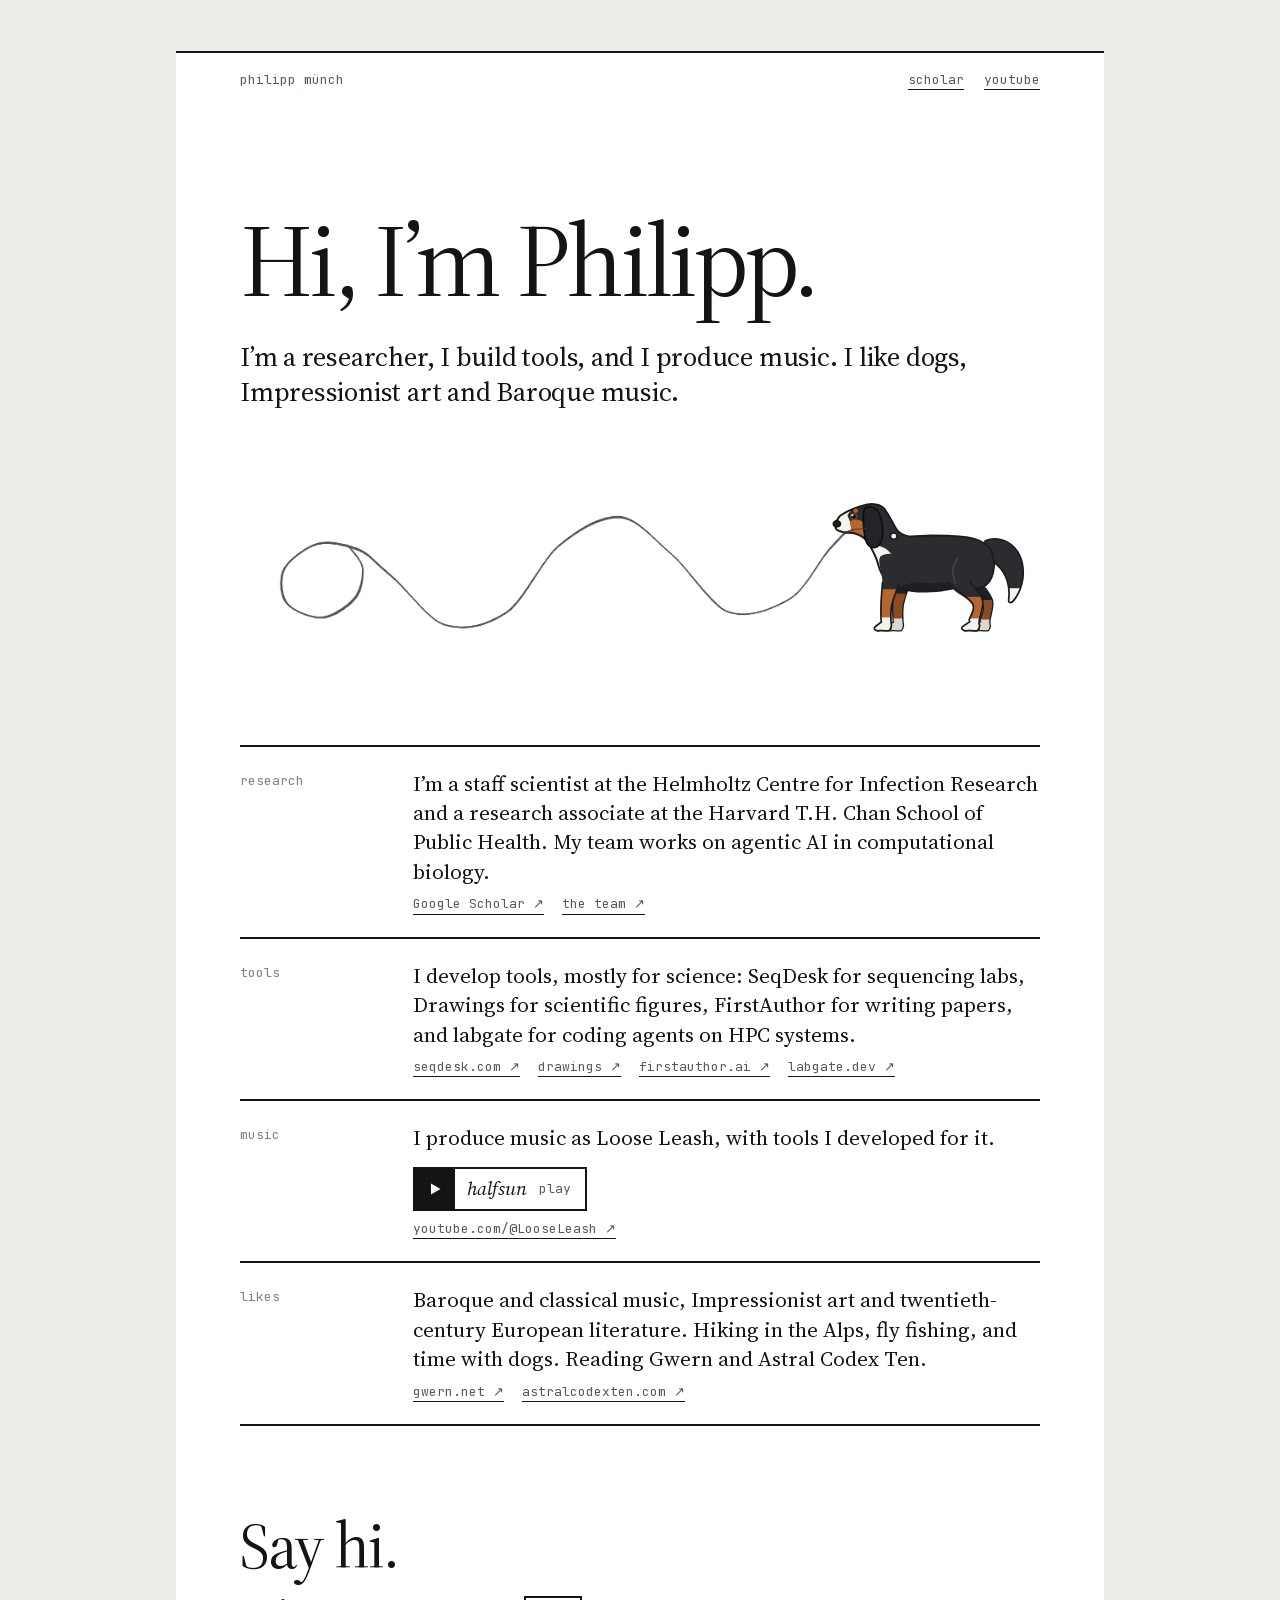
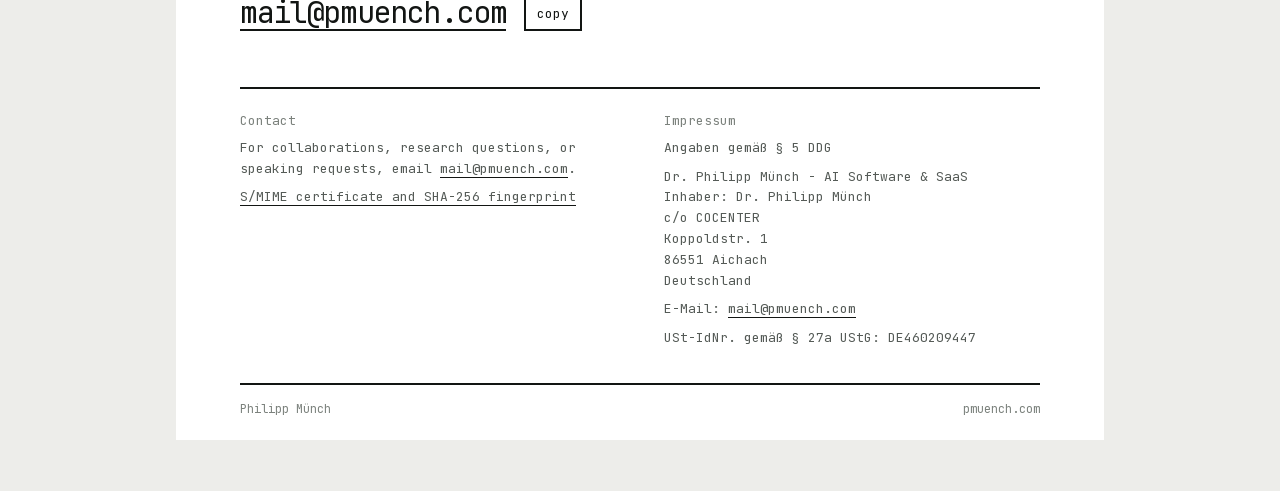
==== commit b87bc2fb: "Homepage: Impressionist art" ====
--- a/index.html
+++ b/index.html
@@ -87,7 +87,7 @@
 
 <section class="hero">
   <h1>Hi, I’m Philipp.</h1>
-  <p>I’m a researcher, I build tools, and I produce music. I like dogs, Expressionist art and Baroque music.</p>
+  <p>I’m a researcher, I build tools, and I produce music. I like dogs, Impressionist art and Baroque music.</p>
   <div class="art"><div class="lead" role="img" aria-label="A Bernese mountain dog standing at the right, on a pencil-drawn leash that runs in loose loops across the page to a hand loop at the left."><img class="dr" src="leash.png" width="1890" height="567" alt=""><svg class="dog" viewBox="0 0 96 96" fill="none" stroke="#1B1C1E" stroke-width="0.9" stroke-linecap="round" stroke-linejoin="round" aria-hidden="true"><clipPath id="c1"><path d="M29.8 47.8C28.2 49.4 30.7 54.5 30.8 57.8C30.9 61.2 30.5 64.8 30.5 67.8C30.5 70.7 30.6 74 30.7 75.4C30.8 76.8 31 75.9 30.9 76.1C30.8 76.4 30.6 76.4 30 76.8C29.5 77.3 27.8 78.3 27.6 78.9C27.4 79.4 28.1 80 28.7 80.2C29.3 80.4 30.4 80.2 31.4 80.2C32.4 80.2 33.8 80.6 34.5 80.2C35.2 79.8 35.4 78.8 35.5 78C35.7 77.2 35.3 77 35.3 75.4C35.3 73.8 35 71 35.5 68.2C36 65.4 37.6 61.9 38.4 58.6C39.2 55.2 41.6 50 40.2 48.2C38.8 46.4 31.4 46.2 29.8 47.8Z"/></clipPath><path d="M29.8 47.8C28.2 49.4 30.7 54.5 30.8 57.8C30.9 61.2 30.5 64.8 30.5 67.8C30.5 70.7 30.6 74 30.7 75.4C30.8 76.8 31 75.9 30.9 76.1C30.8 76.4 30.6 76.4 30 76.8C29.5 77.3 27.8 78.3 27.6 78.9C27.4 79.4 28.1 80 28.7 80.2C29.3 80.4 30.4 80.2 31.4 80.2C32.4 80.2 33.8 80.6 34.5 80.2C35.2 79.8 35.4 78.8 35.5 78C35.7 77.2 35.3 77 35.3 75.4C35.3 73.8 35 71 35.5 68.2C36 65.4 37.6 61.9 38.4 58.6C39.2 55.2 41.6 50 40.2 48.2C38.8 46.4 31.4 46.2 29.8 47.8Z" fill="#1E1F22" stroke="none"/><g clip-path="url(#c1)" stroke="none"><rect x="0" y="63" width="96" height="11.5" fill="#8A4C22"/><rect x="0" y="74.5" width="96" height="30" fill="#DCD6CC"/></g><path d="M30.8 57.8C30.8 59.5 30.5 64.8 30.5 67.8C30.5 70.7 30.6 74 30.7 75.4C30.8 76.8 31 75.9 30.9 76.1C30.8 76.4 30.6 76.4 30 76.8C29.5 77.3 27.8 78.3 27.6 78.9C27.4 79.4 28.1 80 28.7 80.2C29.3 80.4 30.4 80.2 31.4 80.2C32.4 80.2 33.8 80.6 34.5 80.2C35.2 79.8 35.4 78.8 35.5 78C35.7 77.2 35.3 77 35.3 75.4C35.3 73.8 35 71 35.5 68.2C36 65.4 37.9 60.2 38.4 58.6" stroke="#1B1C1E" stroke-width="0.6"/><clipPath id="c2"><path d="M66.1 48.9C63.8 49.2 61.1 56.2 62.1 59.3C63.2 62.5 70.8 65.3 72.3 67.9C73.8 70.5 71.3 73.7 71.1 75.1C71 76.4 71.5 75.8 71.3 76.1C71.2 76.4 70.8 76.4 70.2 76.8C69.6 77.3 67.8 78.3 67.6 78.9C67.4 79.4 68.1 80 68.8 80.2C69.4 80.4 70.6 80.2 71.7 80.2C72.7 80.2 74.2 80.6 74.9 80.2C75.6 79.8 75.8 78.8 75.9 78C76.1 77.3 75.5 77.7 75.7 75.7C75.8 73.7 77.7 69.2 76.9 66.1C76.2 63 71.2 58.5 71.1 57.1C70.9 55.6 76.7 58.5 75.9 57.1C75.1 55.8 68.4 48.5 66.1 48.9Z"/></clipPath><path d="M66.1 48.9C63.8 49.2 61.1 56.2 62.1 59.3C63.2 62.5 70.8 65.3 72.3 67.9C73.8 70.5 71.3 73.7 71.1 75.1C71 76.4 71.5 75.8 71.3 76.1C71.2 76.4 70.8 76.4 70.2 76.8C69.6 77.3 67.8 78.3 67.6 78.9C67.4 79.4 68.1 80 68.8 80.2C69.4 80.4 70.6 80.2 71.7 80.2C72.7 80.2 74.2 80.6 74.9 80.2C75.6 79.8 75.8 78.8 75.9 78C76.1 77.3 75.5 77.7 75.7 75.7C75.8 73.7 77.7 69.2 76.9 66.1C76.2 63 71.2 58.5 71.1 57.1C70.9 55.6 76.7 58.5 75.9 57.1C75.1 55.8 68.4 48.5 66.1 48.9Z" fill="#1E1F22" stroke="none"/><g clip-path="url(#c2)" stroke="none"><rect x="0" y="66" width="96" height="9" fill="#8A4C22"/><rect x="0" y="75" width="96" height="30" fill="#DCD6CC"/></g><path d="M62.1 59.3C63.8 60.8 70.8 65.3 72.3 67.9C73.8 70.5 71.3 73.7 71.1 75.1C71 76.4 71.5 75.8 71.3 76.1C71.2 76.4 70.8 76.4 70.2 76.8C69.6 77.3 67.8 78.3 67.6 78.9C67.4 79.4 68.1 80 68.8 80.2C69.4 80.4 70.6 80.2 71.7 80.2C72.7 80.2 74.2 80.6 74.9 80.2C75.6 79.8 75.8 78.8 75.9 78C76.1 77.3 75.5 77.7 75.7 75.7C75.8 73.7 77.7 69.2 76.9 66.1C76.2 63 72 58.6 71.1 57.1" stroke="#1B1C1E" stroke-width="0.6"/><clipPath id="ct"><path d="M73.5 38.5C79 36 86.5 38.5 89.6 45.5C92.4 52 91.4 60.5 86.6 66.4C85.6 67.6 84.2 67.4 84.4 65.8C85.2 59.5 83.4 53.4 79 49.6C76.4 47.4 73.6 46.6 71.8 46.4Z"/></clipPath><path d="M73.5 38.5C79 36 86.5 38.5 89.6 45.5C92.4 52 91.4 60.5 86.6 66.4C85.6 67.6 84.2 67.4 84.4 65.8C85.2 59.5 83.4 53.4 79 49.6C76.4 47.4 73.6 46.6 71.8 46.4Z" fill="#2B2C30" stroke="none"/><g clip-path="url(#ct)" stroke="none"><rect x="0" y="60.5" width="96" height="20" fill="#F6F3EE"/></g><path d="M73.5 38.5C79 36 86.5 38.5 89.6 45.5C92.4 52 91.4 60.5 86.6 66.4C85.6 67.6 84.2 67.4 84.4 65.8C85.2 59.5 83.4 53.4 79 49.6C76.4 47.4 73.6 46.6 71.8 46.4Z" stroke="#1B1C1E" stroke-width="0.8"/><clipPath id="cb"><path d="M4 31C4.2 30 4.6 28.5 5.6 27.4C6.6 26.3 8.4 25.4 10 24.6C11.6 23.8 13.2 23.1 15 22.6C16.8 22.1 19.2 21.3 21 21.4C22.8 21.5 24.6 21.9 26 23C27.4 24.1 28.2 26.2 29.4 28C30.6 29.8 31.6 32.6 33 34C34.4 35.4 35.5 36.1 38 36.4C40.5 36.7 44.7 36 48 36C51.3 36 55 36 58 36.2C61 36.4 63.6 36.5 66 37C68.4 37.5 70.9 38.3 72.6 39.4C74.3 40.5 75.6 41.6 76.4 43.4C77.2 45.2 77.7 47.7 77.6 50C77.5 52.3 76.7 55.3 75.6 57C74.5 58.7 72.9 60 71 60.4C69.1 60.8 66.8 59.4 64 59.6C61.2 59.8 57.7 61 54 61.4C50.3 61.8 45.7 62.3 42 62C38.3 61.7 34.7 60.9 32 59.6C29.3 58.3 27.2 56.3 25.6 54C24 51.7 23.8 48.6 22.6 46C21.4 43.4 19.9 40.2 18.4 38.4C16.9 36.6 15.1 35.8 13.4 35.2C11.7 34.6 9.5 34.9 8 34.6C6.5 34.3 5.3 34 4.6 33.4C3.9 32.8 3.8 32 4 31Z"/></clipPath><path d="M4 31C4.2 30 4.6 28.5 5.6 27.4C6.6 26.3 8.4 25.4 10 24.6C11.6 23.8 13.2 23.1 15 22.6C16.8 22.1 19.2 21.3 21 21.4C22.8 21.5 24.6 21.9 26 23C27.4 24.1 28.2 26.2 29.4 28C30.6 29.8 31.6 32.6 33 34C34.4 35.4 35.5 36.1 38 36.4C40.5 36.7 44.7 36 48 36C51.3 36 55 36 58 36.2C61 36.4 63.6 36.5 66 37C68.4 37.5 70.9 38.3 72.6 39.4C74.3 40.5 75.6 41.6 76.4 43.4C77.2 45.2 77.7 47.7 77.6 50C77.5 52.3 76.7 55.3 75.6 57C74.5 58.7 72.9 60 71 60.4C69.1 60.8 66.8 59.4 64 59.6C61.2 59.8 57.7 61 54 61.4C50.3 61.8 45.7 62.3 42 62C38.3 61.7 34.7 60.9 32 59.6C29.3 58.3 27.2 56.3 25.6 54C24 51.7 23.8 48.6 22.6 46C21.4 43.4 19.9 40.2 18.4 38.4C16.9 36.6 15.1 35.8 13.4 35.2C11.7 34.6 9.5 34.9 8 34.6C6.5 34.3 5.3 34 4.6 33.4C3.9 32.8 3.8 32 4 31Z" fill="#2B2C30" stroke="none"/><g clip-path="url(#cb)" stroke="none"><path d="M2 26.6L8.6 24.4L10.6 29.4L12 36.5L2 36.5Z" fill="#F6F3EE"/><path d="M5.6 27.4L9 22.4L12.2 20.4L11 24.4L9.2 27Z" fill="#F6F3EE"/><path d="M10.6 29.4C12.6 28 15.6 28.2 17.6 30.6L18.4 36.5L12 36.5Z" fill="#B4662E"/></g><path d="M22.4 45C22.4 46.7 23.9 49.9 25 52C26.1 54.1 28 57.3 29 57.6C30 57.9 31.2 55.8 31 54C30.8 52.2 29 49 28 47C27 45 25.9 42.3 25 42C24.1 41.7 22.4 43.3 22.4 45Z" fill="#F6F3EE" stroke="none"/><g clip-path="url(#cb)" stroke="none"><path d="M19 40.5C23.5 39.6 29.4 42 31.6 47.4C33 51.6 32.4 57 30.2 62L19 62Z" fill="#F6F3EE"/></g><path d="M34 60.4C34.3 61.1 38.7 61.8 42 62C45.3 62.2 51 61.8 54 61.4C57 61 59.3 60 60 59.4C60.7 58.8 60 57.8 58 57.6C56 57.4 51 58.1 48 58.2C45 58.3 42.3 57.6 40 58C37.7 58.4 33.7 59.7 34 60.4Z" fill="#1E1F22" stroke="none"/><path d="M4 31C4.2 30 4.6 28.5 5.6 27.4C6.6 26.3 8.4 25.4 10 24.6C11.6 23.8 13.2 23.1 15 22.6C16.8 22.1 19.2 21.3 21 21.4C22.8 21.5 24.6 21.9 26 23C27.4 24.1 28.2 26.2 29.4 28C30.6 29.8 31.6 32.6 33 34C34.4 35.4 35.5 36.1 38 36.4C40.5 36.7 44.7 36 48 36C51.3 36 55 36 58 36.2C61 36.4 63.6 36.5 66 37C68.4 37.5 70.9 38.3 72.6 39.4C74.3 40.5 75.6 41.6 76.4 43.4C77.2 45.2 77.7 47.7 77.6 50C77.5 52.3 76.7 55.3 75.6 57C74.5 58.7 72.9 60 71 60.4C69.1 60.8 66.8 59.4 64 59.6C61.2 59.8 57.7 61 54 61.4C50.3 61.8 45.7 62.3 42 62C38.3 61.7 34.7 60.9 32 59.6C29.3 58.3 27.2 56.3 25.6 54C24 51.7 23.8 48.6 22.6 46C21.4 43.4 19.9 40.2 18.4 38.4C16.9 36.6 15.1 35.8 13.4 35.2C11.7 34.6 9.5 34.9 8 34.6C6.5 34.3 5.3 34 4.6 33.4C3.9 32.8 3.8 32 4 31Z" stroke="#1B1C1E" stroke-width="0.9"/><clipPath id="c3"><path d="M64 48.6C61.6 48.7 56.8 55.9 57.5 59.1C58.1 62.3 66.2 65.2 67.7 67.9C69.1 70.5 66.4 73.6 66.1 75C65.9 76.3 66.5 75.8 66.3 76.1C66.2 76.4 65.8 76.4 65.2 76.8C64.6 77.3 62.8 78.3 62.6 78.9C62.4 79.4 63.1 80 63.8 80.2C64.4 80.4 65.6 80.2 66.7 80.2C67.7 80.2 69.2 80.6 69.9 80.2C70.6 79.8 70.8 78.8 70.9 78C71.1 77.3 70.4 77.8 70.7 75.8C70.9 73.8 73 69.1 72.3 66.1C71.7 63.1 66.6 59 66.5 57.7C66.5 56.5 72.4 60.1 72 58.6C71.6 57.1 66.4 48.5 64 48.6Z"/></clipPath><path d="M64 48.6C61.6 48.7 56.8 55.9 57.5 59.1C58.1 62.3 66.2 65.2 67.7 67.9C69.1 70.5 66.4 73.6 66.1 75C65.9 76.3 66.5 75.8 66.3 76.1C66.2 76.4 65.8 76.4 65.2 76.8C64.6 77.3 62.8 78.3 62.6 78.9C62.4 79.4 63.1 80 63.8 80.2C64.4 80.4 65.6 80.2 66.7 80.2C67.7 80.2 69.2 80.6 69.9 80.2C70.6 79.8 70.8 78.8 70.9 78C71.1 77.3 70.4 77.8 70.7 75.8C70.9 73.8 73 69.1 72.3 66.1C71.7 63.1 66.6 59 66.5 57.7C66.5 56.5 72.4 60.1 72 58.6C71.6 57.1 66.4 48.5 64 48.6Z" fill="#2B2C30" stroke="none"/><g clip-path="url(#c3)" stroke="none"><rect x="0" y="64.5" width="96" height="10.0" fill="#B4662E"/><rect x="0" y="74.5" width="96" height="30" fill="#F6F3EE"/></g><path d="M57.5 59.1C59.2 60.5 66.2 65.2 67.7 67.9C69.1 70.5 66.4 73.6 66.1 75C65.9 76.3 66.5 75.8 66.3 76.1C66.2 76.4 65.8 76.4 65.2 76.8C64.6 77.3 62.8 78.3 62.6 78.9C62.4 79.4 63.1 80 63.8 80.2C64.4 80.4 65.6 80.2 66.7 80.2C67.7 80.2 69.2 80.6 69.9 80.2C70.6 79.8 70.8 78.8 70.9 78C71.1 77.3 70.4 77.8 70.7 75.8C70.9 73.8 73 69.1 72.3 66.1C71.7 63.1 67.5 59.1 66.5 57.7" stroke="#1B1C1E" stroke-width="0.8"/><path d="M60.6 46.6C60.2 47.5 58.6 50.1 58.4 52C58.2 53.9 59.4 57 59.6 58" stroke="#4A4B50" stroke-width="0.6"/><clipPath id="c4"><path d="M24.8 45.8C23.2 47.8 25.8 54.1 25.8 57.8C25.9 61.4 25.2 64.8 25.1 67.7C25 70.6 25.1 73.9 25.1 75.3C25.1 76.7 25.4 75.9 25.3 76.1C25.2 76.4 25 76.4 24.4 76.8C23.9 77.3 22.2 78.3 22 78.9C21.8 79.4 22.4 80 23.1 80.2C23.7 80.4 24.8 80.2 25.8 80.2C26.8 80.2 28.2 80.6 28.9 80.2C29.6 79.8 29.8 78.8 29.9 78C30.1 77.3 29.7 77.1 29.7 75.5C29.7 73.8 29.5 71.1 30.1 68.3C30.7 65.5 32.5 62.3 33.4 58.6C34.2 54.9 36.6 48.3 35.2 46.2C33.8 44 26.4 43.9 24.8 45.8Z"/></clipPath><path d="M24.8 45.8C23.2 47.8 25.8 54.1 25.8 57.8C25.9 61.4 25.2 64.8 25.1 67.7C25 70.6 25.1 73.9 25.1 75.3C25.1 76.7 25.4 75.9 25.3 76.1C25.2 76.4 25 76.4 24.4 76.8C23.9 77.3 22.2 78.3 22 78.9C21.8 79.4 22.4 80 23.1 80.2C23.7 80.4 24.8 80.2 25.8 80.2C26.8 80.2 28.2 80.6 28.9 80.2C29.6 79.8 29.8 78.8 29.9 78C30.1 77.3 29.7 77.1 29.7 75.5C29.7 73.8 29.5 71.1 30.1 68.3C30.7 65.5 32.5 62.3 33.4 58.6C34.2 54.9 36.6 48.3 35.2 46.2C33.8 44 26.4 43.9 24.8 45.8Z" fill="#2B2C30" stroke="none"/><g clip-path="url(#c4)" stroke="none"><rect x="0" y="61" width="96" height="13" fill="#B4662E"/><rect x="0" y="74" width="96" height="30" fill="#F6F3EE"/></g><path d="M25.8 57.8C25.7 59.4 25.2 64.8 25.1 67.7C25 70.6 25.1 73.9 25.1 75.3C25.1 76.7 25.4 75.9 25.3 76.1C25.2 76.4 25 76.4 24.4 76.8C23.9 77.3 22.2 78.3 22 78.9C21.8 79.4 22.4 80 23.1 80.2C23.7 80.4 24.8 80.2 25.8 80.2C26.8 80.2 28.2 80.6 28.9 80.2C29.6 79.8 29.8 78.8 29.9 78C30.1 77.3 29.7 77.1 29.7 75.5C29.7 73.8 29.5 71.1 30.1 68.3C30.7 65.5 32.8 60.2 33.4 58.6" stroke="#1B1C1E" stroke-width="0.8"/><path d="M17.6 23.4C18.6 22.1 21.7 22.8 23 24C24.3 25.2 25.2 28.3 25.6 30.6C26 32.9 25.9 36.2 25.4 38C24.9 39.8 23.5 41.3 22.4 41.6C21.3 41.9 19.5 41.3 18.6 39.6C17.7 37.9 17.2 34.3 17 31.6C16.8 28.9 16.6 24.7 17.6 23.4Z" fill="#232427" stroke="#0E0F10" stroke-width="0.8"/><path d="M8 34.6C8.7 34.4 10.7 33.5 12.4 33.2C14.1 32.9 17.1 32.9 18 32.8" stroke="#5A3A22" stroke-width="0.45"/><circle cx="13.3" cy="24.5" r="1" fill="#B4662E" stroke="none"/><circle cx="12.4" cy="27.2" r="1.7" fill="#6A4424" stroke="none"/><circle cx="12.4" cy="27.2" r="1" fill="#0E0F10" stroke="none"/><circle cx="11.8" cy="26.6" r="0.5" fill="#FFFFFF" stroke="none"/><ellipse cx="4.6" cy="30.6" rx="1.8" ry="1.5" fill="#1B1C1E" stroke="#0E0F10" stroke-width="0.5"/><path d="M5.4 33.4C8 34.6 10.6 34.4 12.2 33.6" stroke="#5A3A22" stroke-width="0.5"/><circle cx="31" cy="36.3" r="1.5" fill="#F6F3EE" stroke="#1B1C1E" stroke-width="0.7"/></svg></div></div>
 </section>
 
@@ -95,7 +95,7 @@
   <div class="it"><span class="l">research</span><div><p>I’m a staff scientist at the Helmholtz Centre for Infection Research and a research associate at the Harvard T.H. Chan School of Public Health. My team works on agentic AI in computational biology.</p><div class="more"><a href="https://scholar.google.com/citations?user=sJ_p3qwAAAAJ&hl=en">Google Scholar ↗</a><a href="https://www.helmholtz-hzi.de/en/research/research-groups/details/computational-biology-for-infection-research/#further-groups">the team ↗</a></div></div></div>
   <div class="it"><span class="l">tools</span><div><p>I develop tools, mostly for science: SeqDesk for sequencing labs, Drawings for scientific figures, FirstAuthor for writing papers, and labgate for coding agents on HPC systems.</p><div class="more"><a href="https://seqdesk.com">seqdesk.com ↗</a><a href="https://ongoingscience.com/drawings">drawings ↗</a><a href="https://firstauthor.ai">firstauthor.ai ↗</a><a href="https://labgate.dev">labgate.dev ↗</a></div></div></div>
   <div class="it"><span class="l">music</span><div><p>I produce music as Loose Leash, with tools I developed for it.</p><a class="play" href="https://www.youtube.com/watch?v=AvLviFXrZVs" aria-label="Play halfsun by Loose Leash on YouTube"><span class="ic" aria-hidden="true"><svg viewBox="0 0 16 16" width="16" height="16"><path d="M4 2.5v11l9.5-5.5z"/></svg></span><span class="tt">halfsun</span><span class="ts">play</span></a><div class="more"><a href="https://www.youtube.com/@LooseLeash">youtube.com/@LooseLeash ↗</a></div></div></div>
-  <div class="it"><span class="l">likes</span><div><p>Baroque and classical music, Expressionist art and twentieth-century European literature. Hiking in the Alps, fly fishing, and time with dogs. Reading Gwern and Astral Codex Ten.</p><div class="more"><a href="https://gwern.net">gwern.net ↗</a><a href="https://www.astralcodexten.com">astralcodexten.com ↗</a></div></div></div>
+  <div class="it"><span class="l">likes</span><div><p>Baroque and classical music, Impressionist art and twentieth-century European literature. Hiking in the Alps, fly fishing, and time with dogs. Reading Gwern and Astral Codex Ten.</p><div class="more"><a href="https://gwern.net">gwern.net ↗</a><a href="https://www.astralcodexten.com">astralcodexten.com ↗</a></div></div></div>
 </section>
 
 <section class="hi" id="hi">
